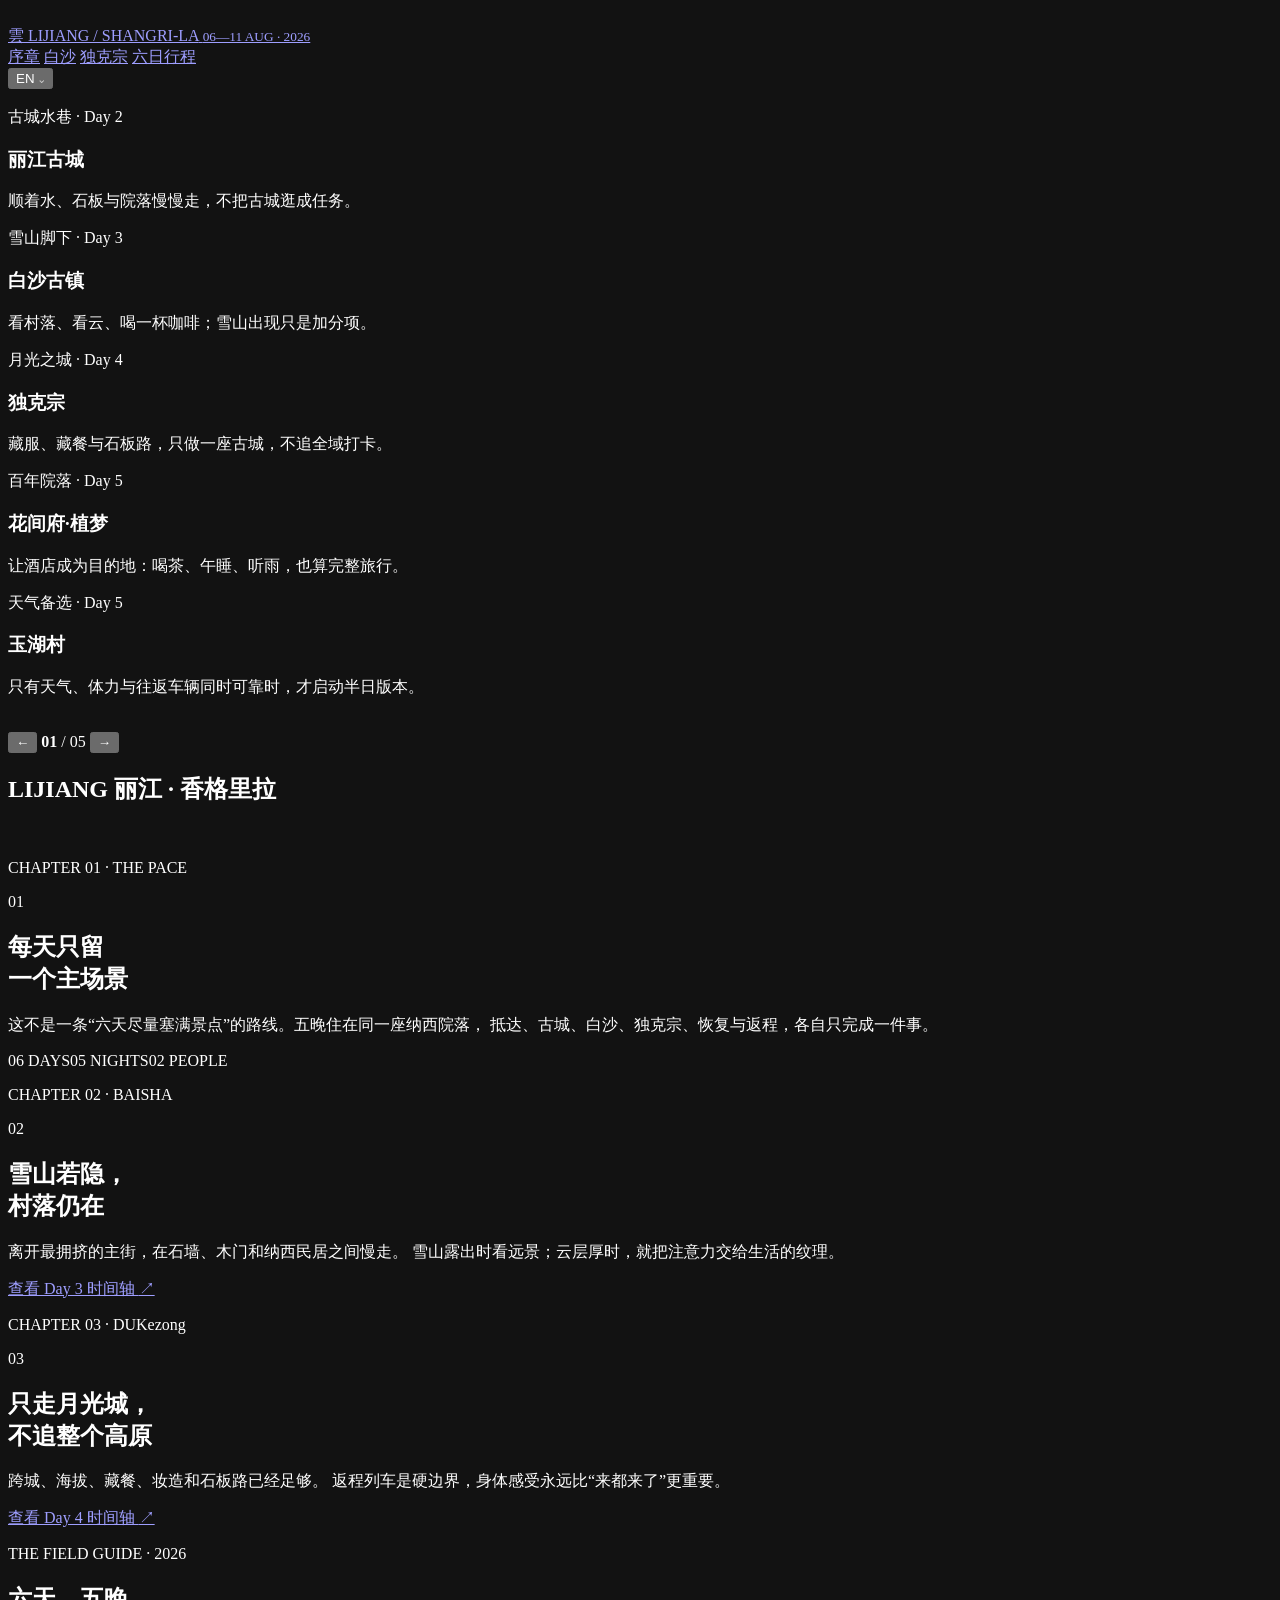
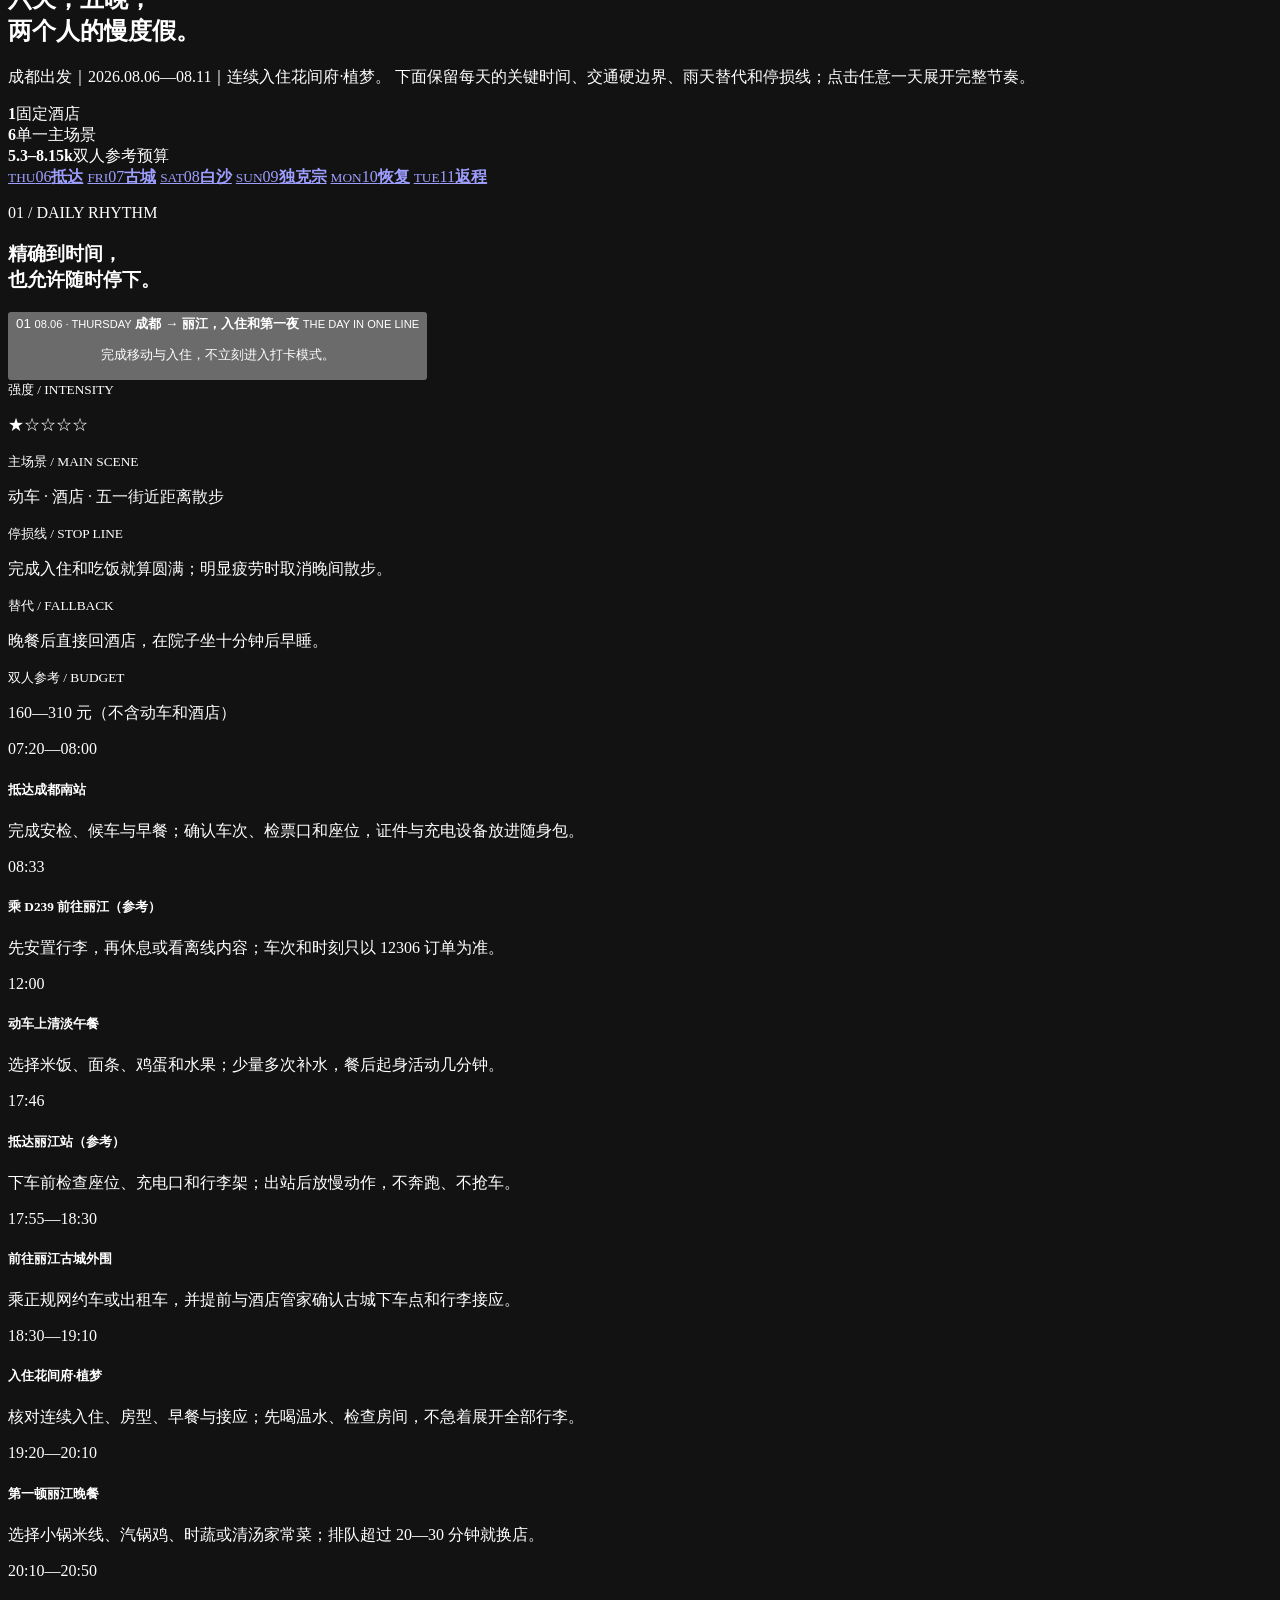
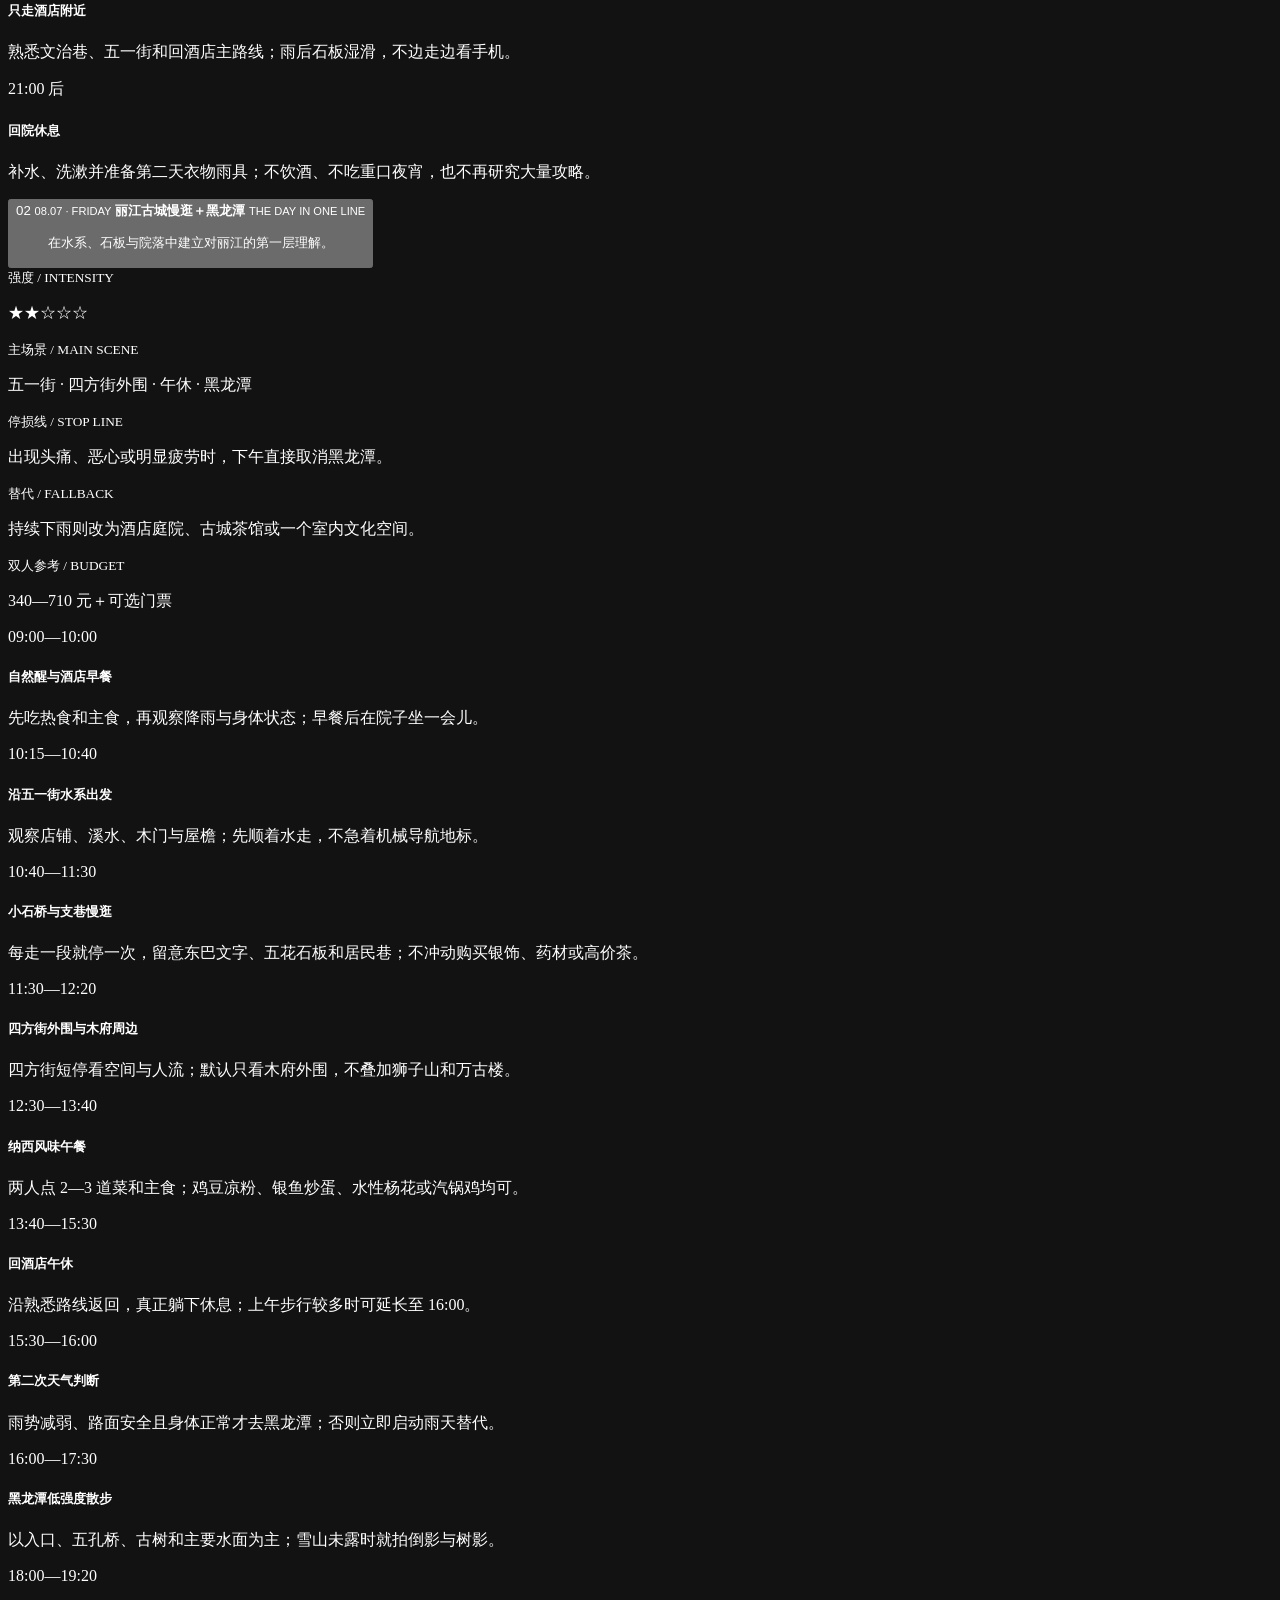
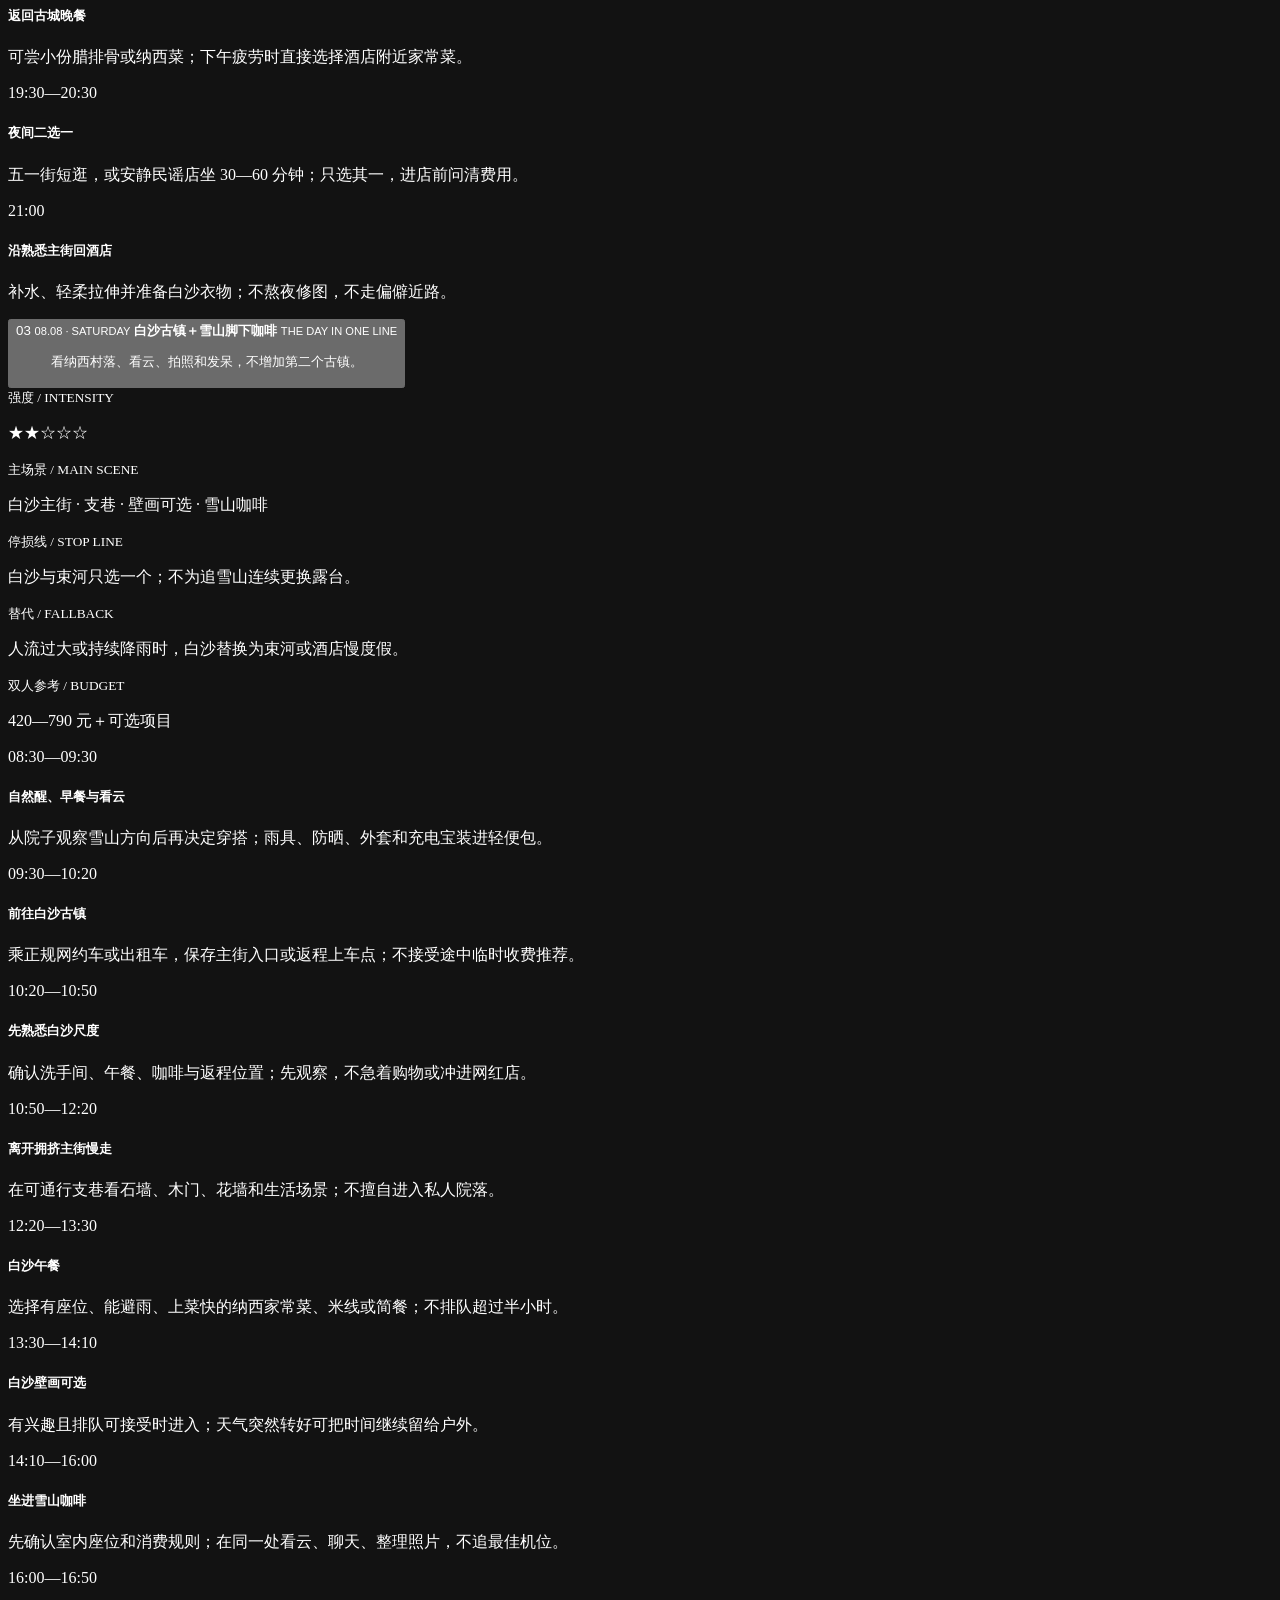
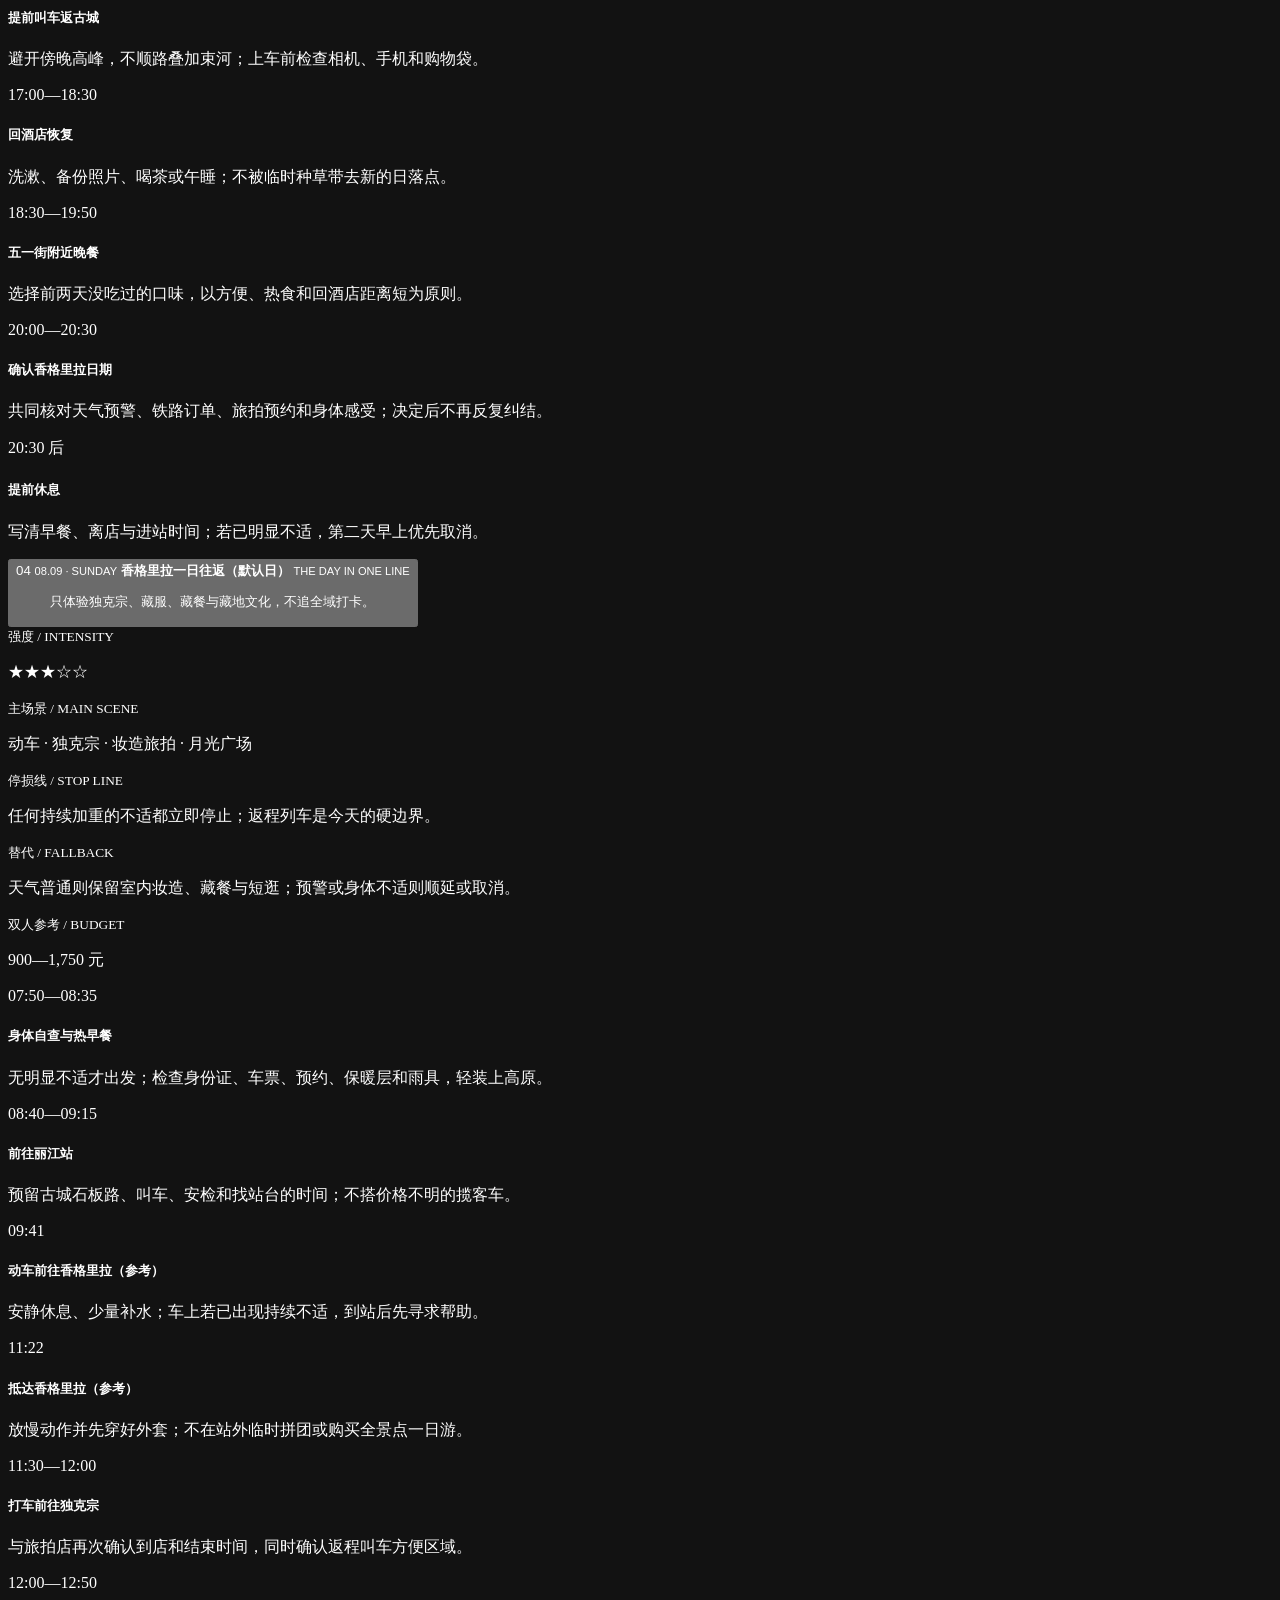
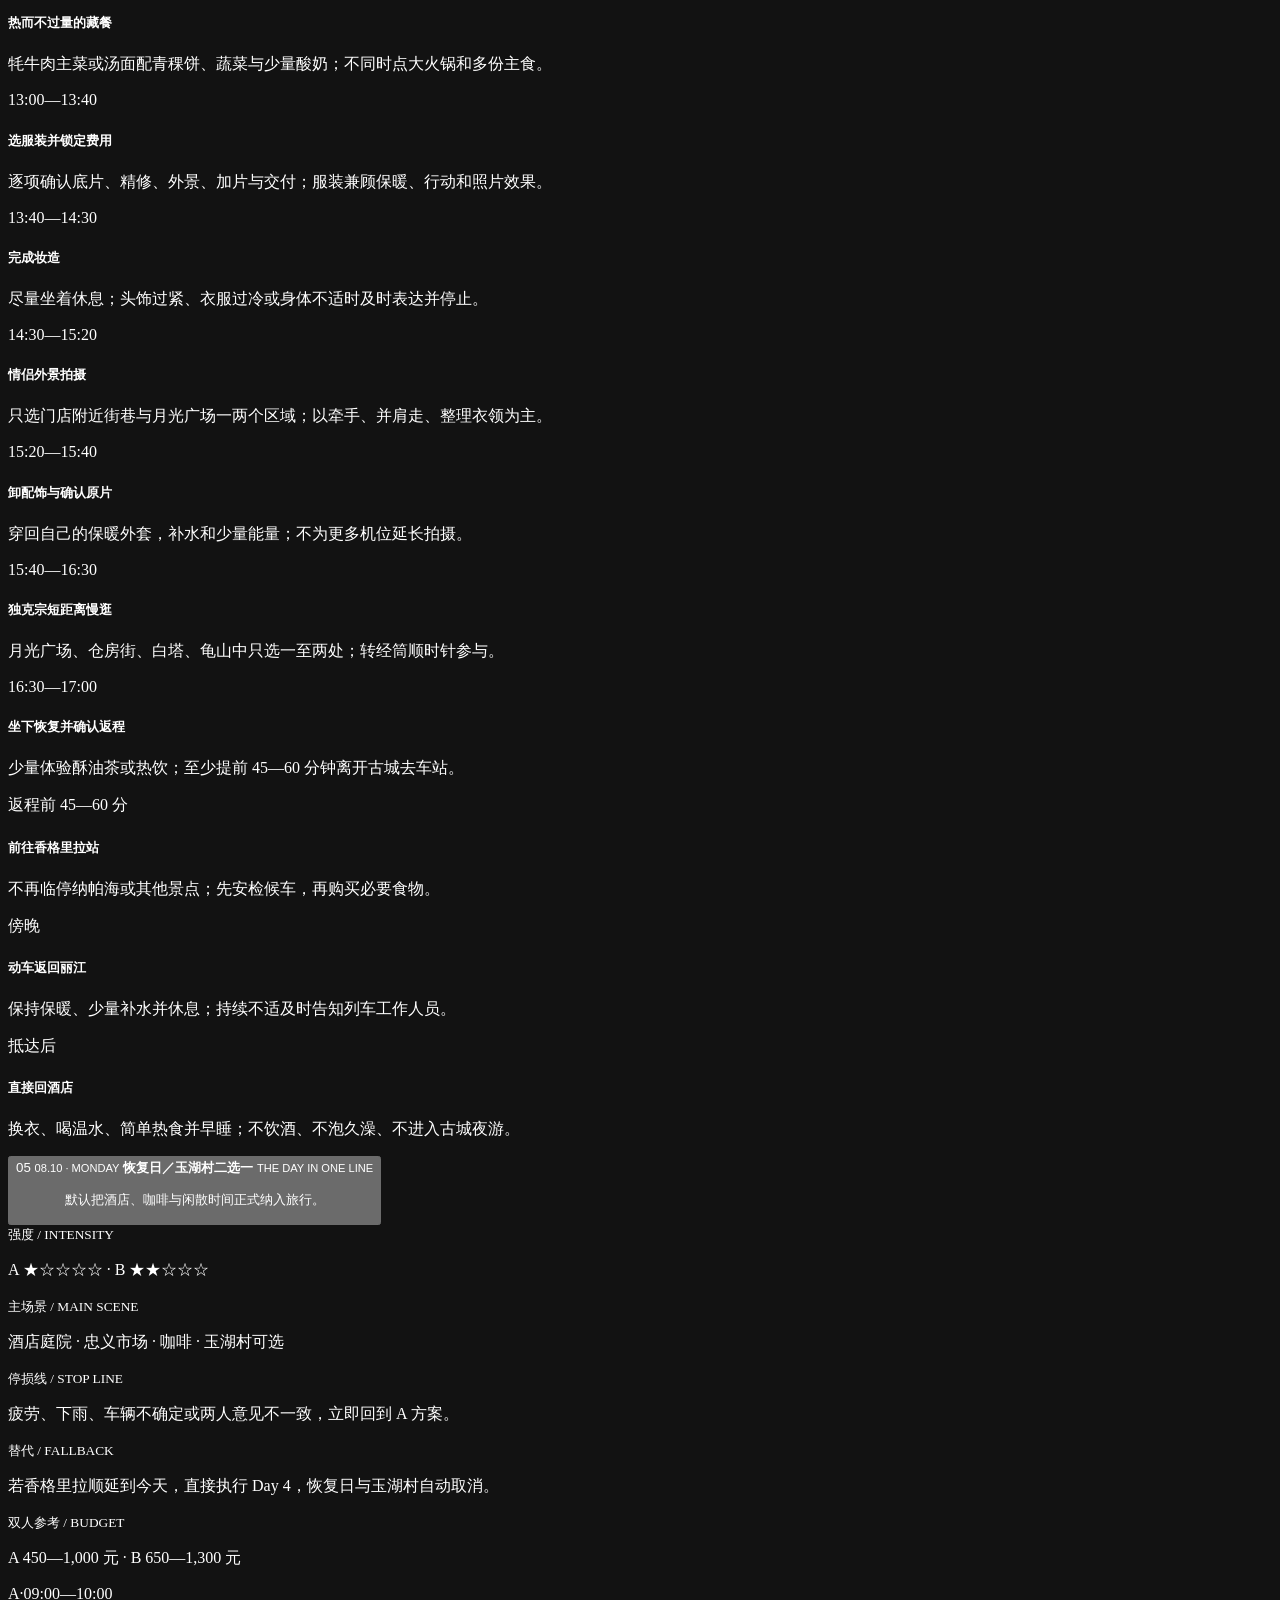
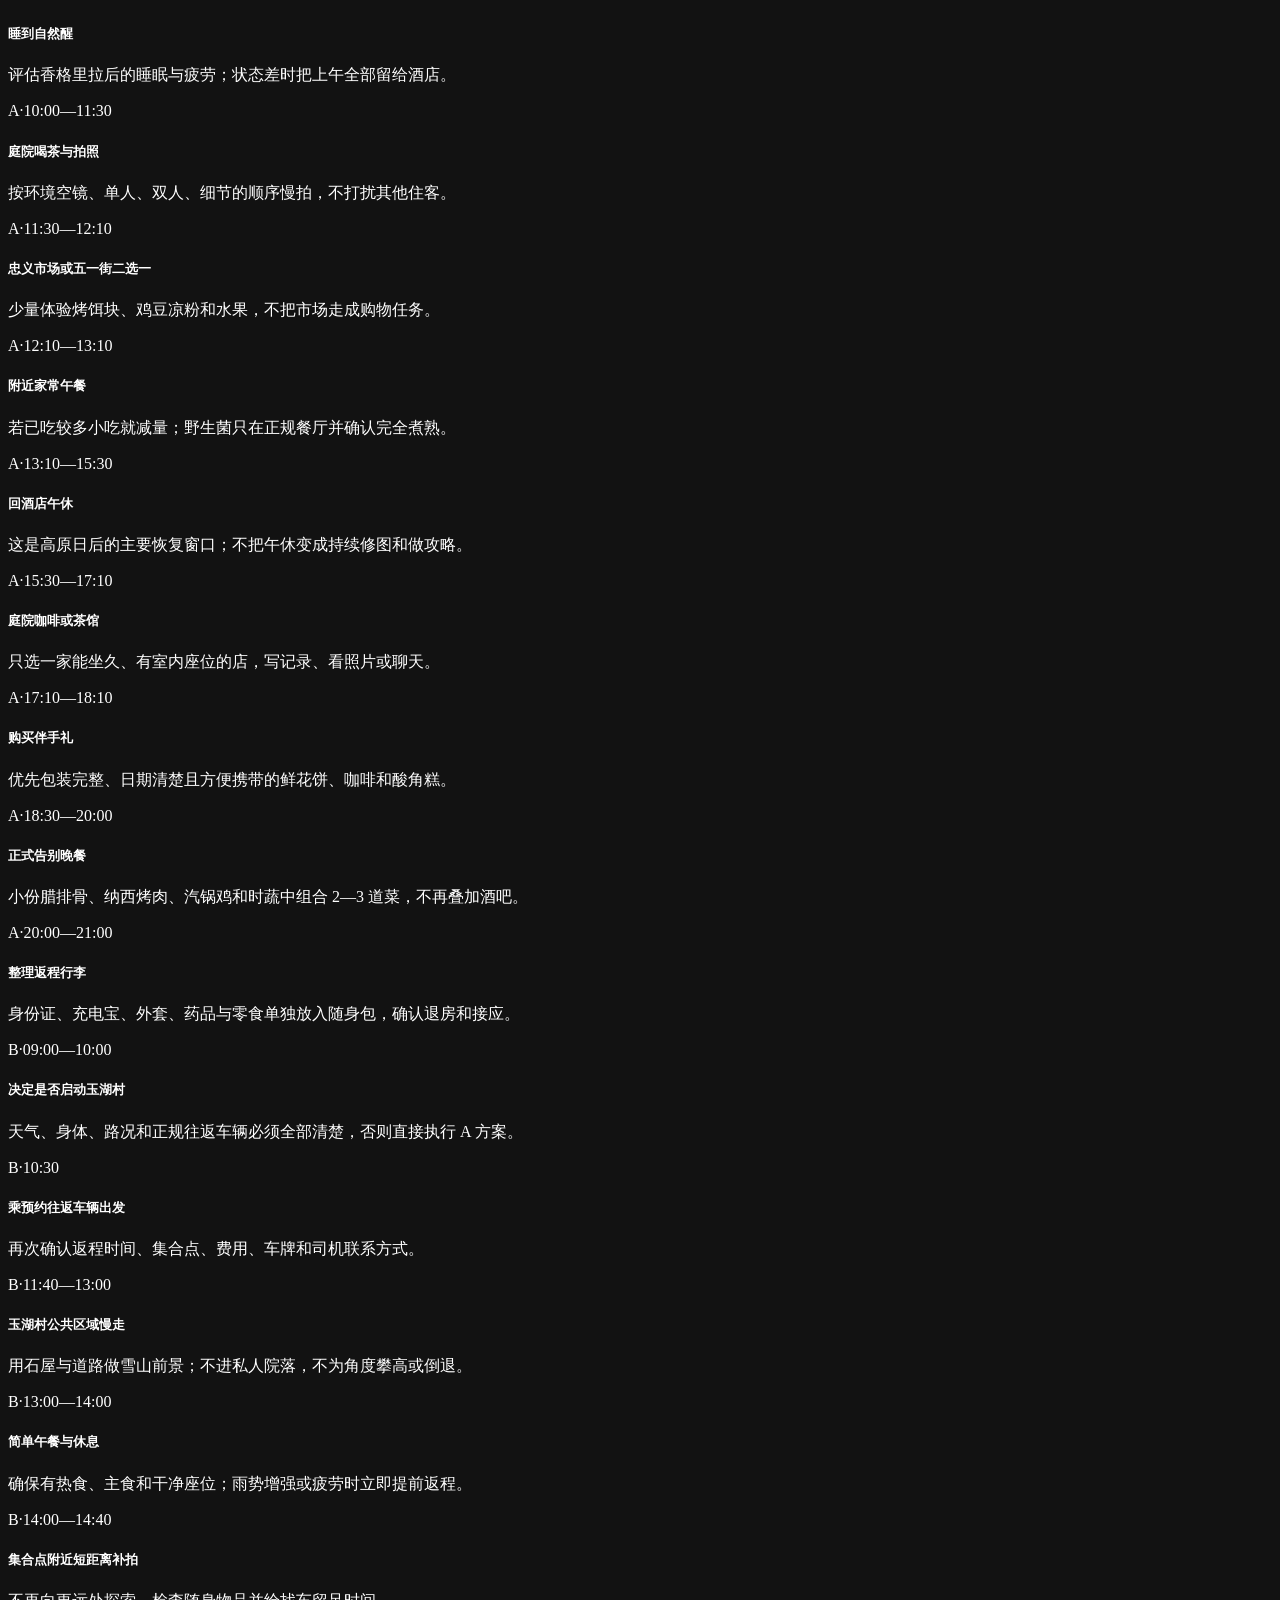
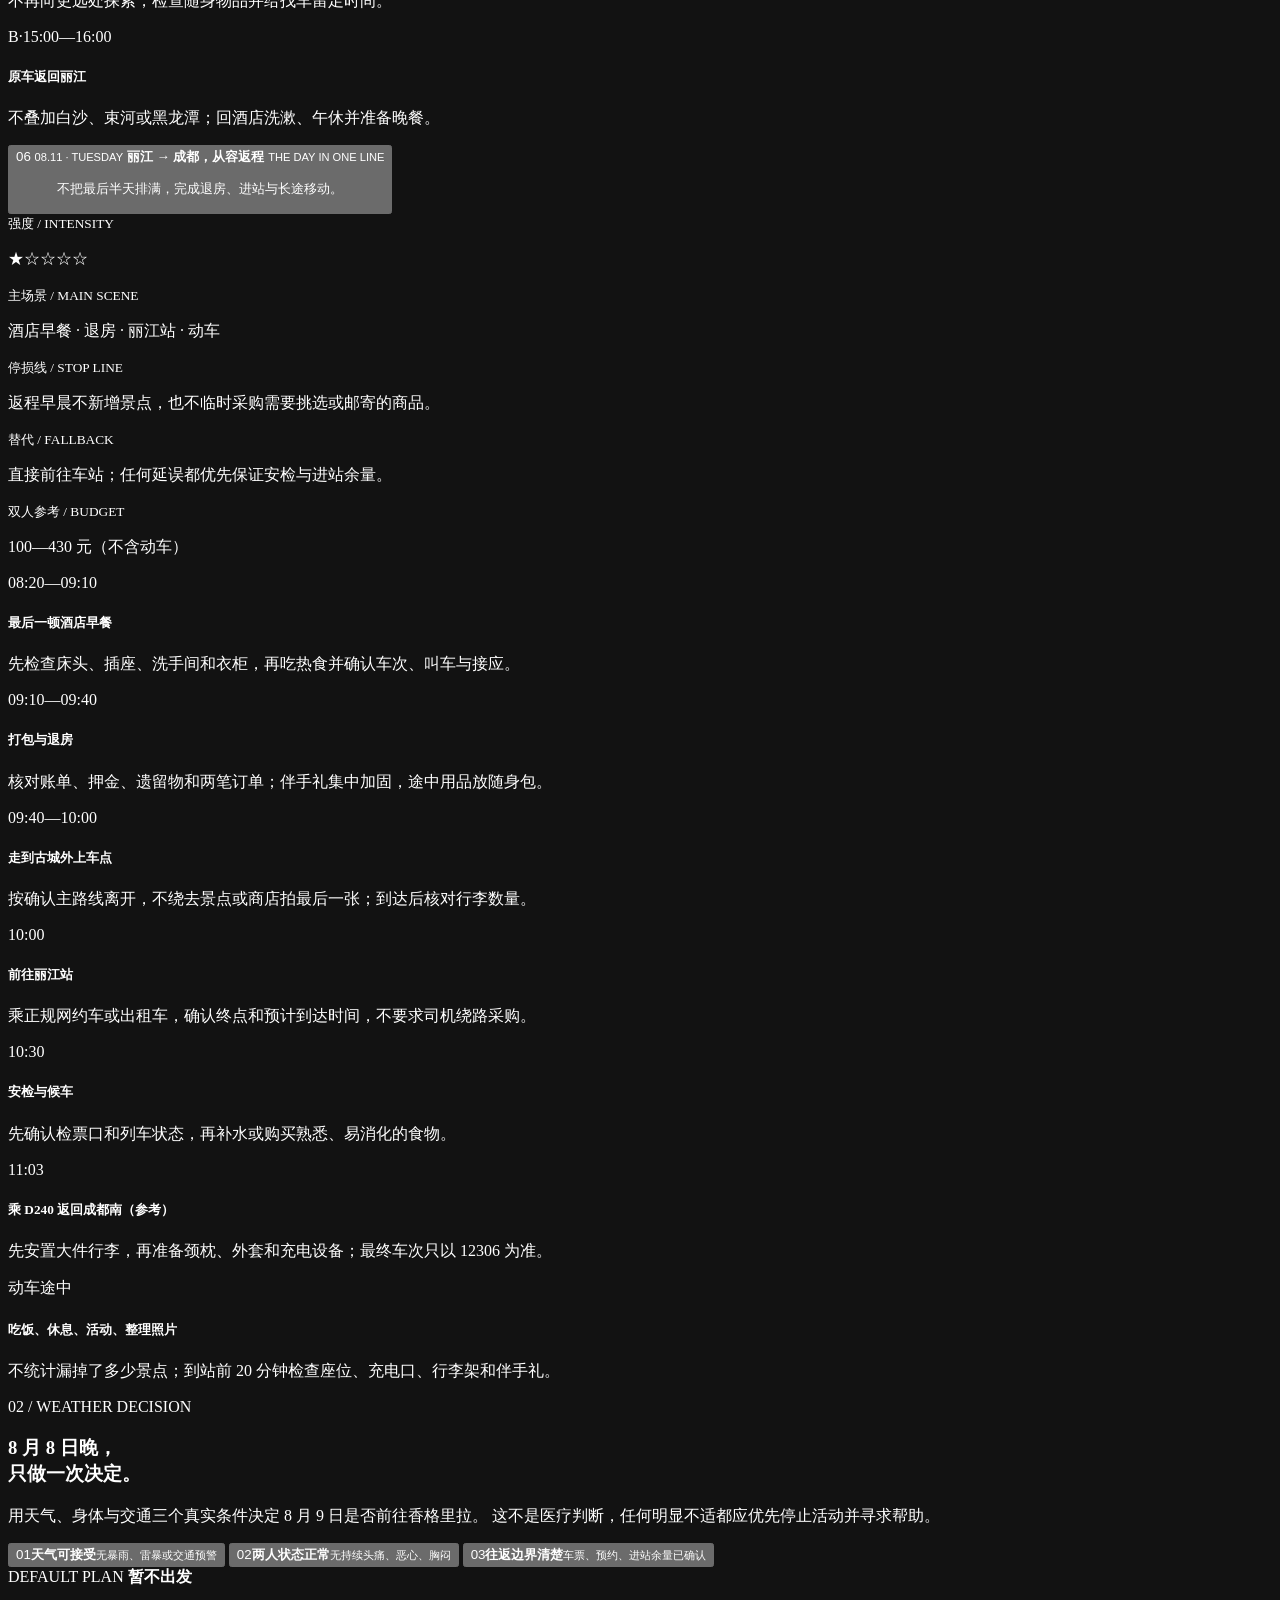
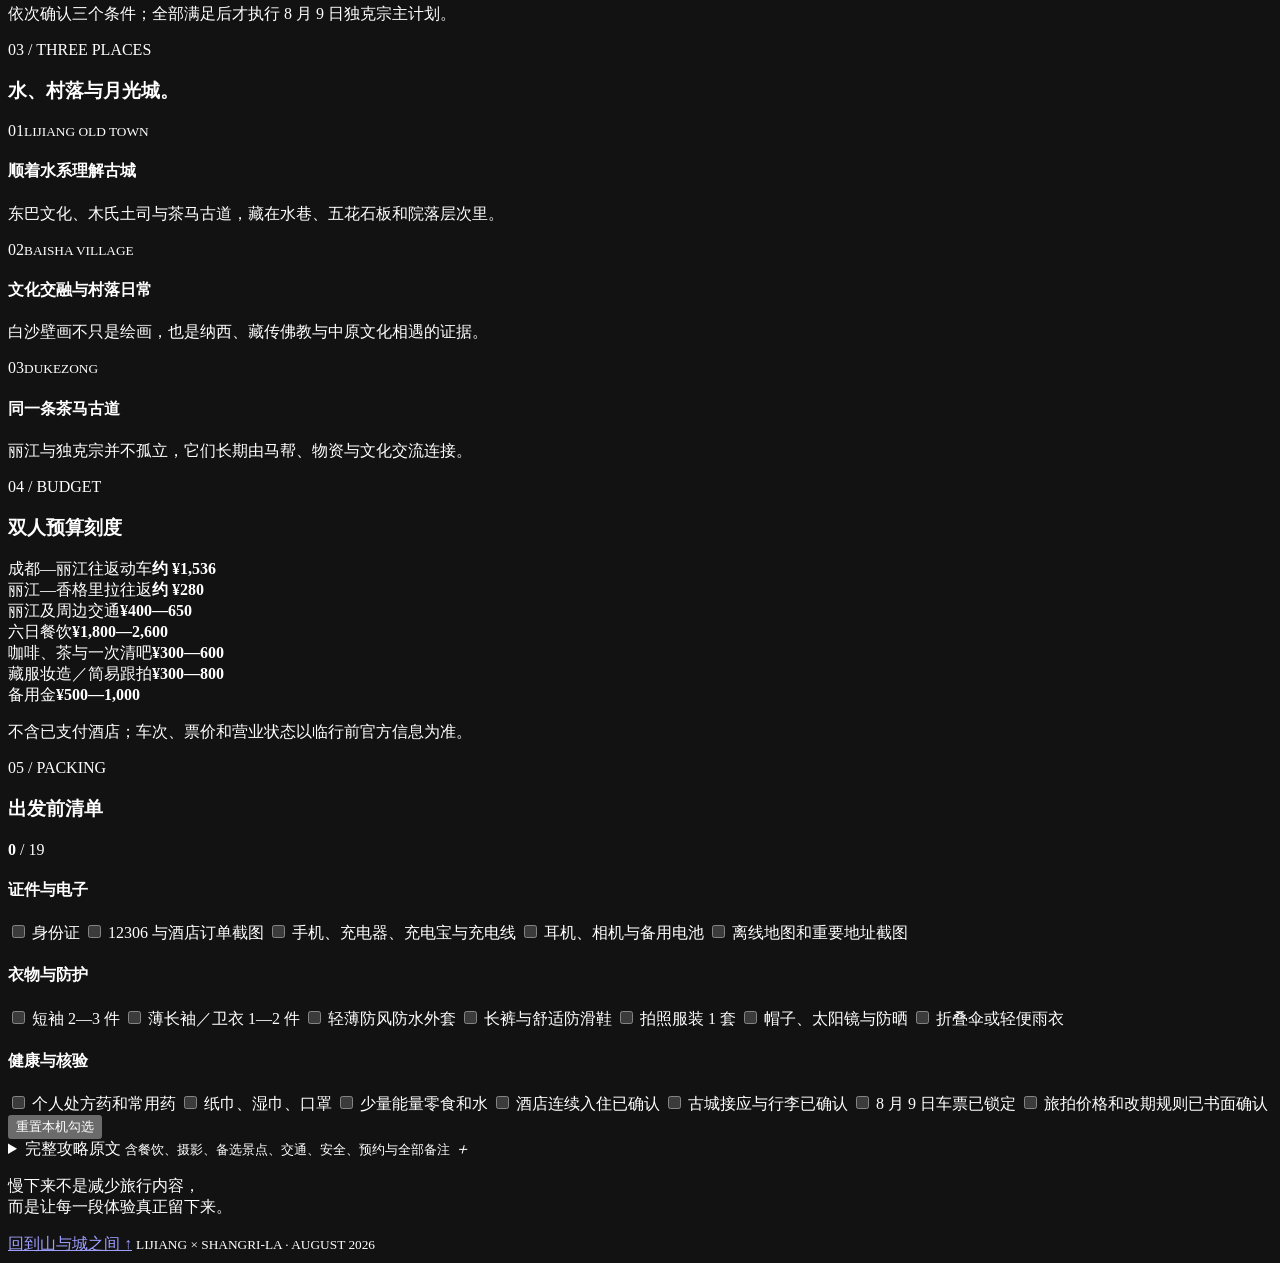
==== cinematic-guide/index.html @ c0e7b974 "Add cinematic Lijiang and Shangri-La guide" ====
<!DOCTYPE html>
<html lang="en">
  <head>
    <meta charset="UTF-8" />
    <meta name="viewport" content="width=device-width, initial-scale=1.0" />
    <title>丽江 × 香格里拉 · 六日慢度假纪行</title>
    <meta
      name="description"
      content="A cinematic six-day slow-travel story for Lijiang and Shangri-La."
    />
    <meta name="theme-color" content="#0b1110" />
    <link rel="icon" href="data:," />
    <link rel="stylesheet" href="styles.css" />
    <script src="script.js" defer></script>
  </head>
  <body class="is-loading">
    <main class="site-shell" lang="zh-CN">
      <section
        class="cinema-scroll"
        id="cinema"
        aria-label="丽江与香格里拉电影感滚动旅行故事"
      >
        <div class="stage">
          <div class="world">
            <img class="scene-img sky-img" src="[data-uri]" alt="" />
            <header class="site-header" aria-label="Primary navigation">
              <a class="site-logo" href="#cinema">
                <span class="logo-mark" aria-hidden="true">雲</span>
                <span class="logo-copy">
                  <span>LIJIANG / SHANGRI-LA</span>
                  <small>06—11 AUG · 2026</small>
                </span>
              </a>
              <nav class="site-nav" aria-label="Main menu">
                <a href="#cinema" data-nav-zh="序章" data-nav-en="Intro">序章</a>
                <a href="#bridge" data-nav-zh="白沙" data-nav-en="Baisha">白沙</a>
                <a href="#bazaar" data-nav-zh="独克宗" data-nav-en="Dukezong">独克宗</a>
                <a href="#routes" data-nav-zh="六日行程" data-nav-en="Routes">六日行程</a>
              </nav>
              <button class="language-switcher" type="button" aria-label="Change language">
                <span>EN</span>
                <span aria-hidden="true">⌄</span>
              </button>
            </header>
            <div class="back-stack">
              <img
                class="scene-img back-img back-four"
                src="[data-uri]"
                alt=""
              />
              <section class="sights-slider" aria-label="丽江与香格里拉旅行场景滑块">
                <div class="sights-track">
                  <article
                    class="sight-card is-active"
                    tabindex="0"
                    role="button"
                    aria-label="打开丽江古城卡片"
                    data-target="day-2"
                  >
                    <span class="sight-kicker">古城水巷 · Day 2</span>
                    <img
                      class="sight-pin"
                      src="https://d8j0ntlcm91z4.cloudfront.net/user_38xzZboKViGWJOttwIXH07lWA1P/hf_20260730_230438_d526b8b6-8a2e-4e3b-9993-3908acae03a7.png"
                      alt=""
                    />
                    <h3>丽江古城</h3>
                    <p>顺着水、石板与院落慢慢走，不把古城逛成任务。</p>
                  </article>
                  <article
                    class="sight-card"
                    tabindex="0"
                    role="button"
                    aria-label="打开白沙古镇卡片"
                    data-target="day-3"
                  >
                    <span class="sight-kicker">雪山脚下 · Day 3</span>
                    <img
                      class="sight-pin"
                      src="https://d8j0ntlcm91z4.cloudfront.net/user_38xzZboKViGWJOttwIXH07lWA1P/hf_20260730_230442_140bc25b-b165-4249-904a-f708bff6970e.png"
                      alt=""
                    />
                    <h3>白沙古镇</h3>
                    <p>看村落、看云、喝一杯咖啡；雪山出现只是加分项。</p>
                  </article>
                  <article
                    class="sight-card"
                    tabindex="0"
                    role="button"
                    aria-label="打开独克宗古城卡片"
                    data-target="day-4"
                  >
                    <span class="sight-kicker">月光之城 · Day 4</span>
                    <img
                      class="sight-pin"
                      src="https://d8j0ntlcm91z4.cloudfront.net/user_38xzZboKViGWJOttwIXH07lWA1P/hf_20260730_230448_825949c9-ccdb-4857-b4a6-e349eccc9010.png"
                      alt=""
                    />
                    <h3>独克宗</h3>
                    <p>藏服、藏餐与石板路，只做一座古城，不追全域打卡。</p>
                  </article>
                  <article
                    class="sight-card"
                    tabindex="0"
                    role="button"
                    aria-label="打开纳西庭院卡片"
                    data-target="day-5"
                  >
                    <span class="sight-kicker">百年院落 · Day 5</span>
                    <img
                      class="sight-pin"
                      src="https://d8j0ntlcm91z4.cloudfront.net/user_38xzZboKViGWJOttwIXH07lWA1P/hf_20260730_230438_d526b8b6-8a2e-4e3b-9993-3908acae03a7.png"
                      alt=""
                    />
                    <h3>花间府·植梦</h3>
                    <p>让酒店成为目的地：喝茶、午睡、听雨，也算完整旅行。</p>
                  </article>
                  <article
                    class="sight-card"
                    tabindex="0"
                    role="button"
                    aria-label="打开玉湖村卡片"
                    data-target="day-5"
                  >
                    <span class="sight-kicker">天气备选 · Day 5</span>
                    <img
                      class="sight-pin"
                      src="https://d8j0ntlcm91z4.cloudfront.net/user_38xzZboKViGWJOttwIXH07lWA1P/hf_20260730_230442_140bc25b-b165-4249-904a-f708bff6970e.png"
                      alt=""
                    />
                    <h3>玉湖村</h3>
                    <p>只有天气、体力与往返车辆同时可靠时，才启动半日版本。</p>
                  </article>
                </div>
              </section>
              <img
                class="scene-img back-img back-bazaar"
                src="[data-uri]"
                alt=""
              />
            </div>
            <div class="sights-controls" aria-label="Slider controls">
              <button class="sight-nav sight-prev" type="button" aria-label="Previous sight">←</button>
              <span class="sight-count" aria-live="polite"><b>01</b> / 05</span>
              <button class="sight-nav sight-next" type="button" aria-label="Next sight">→</button>
            </div>
            <h1 class="hero-title">
              <span class="title-main">LIJIANG</span>
              <span class="title-cn">丽江 · 香格里拉</span>
            </h1>
            <img
              class="scene-img splitframe-img splitframe-left"
              src="[data-uri]"
              alt=""
            />
            <img
              class="scene-img splitframe-img splitframe-right"
              src="[data-uri]"
              alt=""
            />
            <img class="scene-img bridge-img" src="[data-uri]" alt="" />
            <img class="scene-img frame-two-img" src="[data-uri]" alt="" />
            <div class="shade"></div>
          </div>

          <section class="intro-copy" aria-label="丽江与香格里拉行程概览">
            <div class="story-copy story-copy-intro">
              <p class="eyebrow">CHAPTER 01 · THE PACE</p>
              <p class="story-index" aria-hidden="true">01</p>
              <h2>每天只留<br />一个主场景</h2>
              <p>
                这不是一条“六天尽量塞满景点”的路线。五晚住在同一座纳西院落，
                抵达、古城、白沙、独克宗、恢复与返程，各自只完成一件事。
              </p>
              <div class="story-meta">
                <span>06 DAYS</span><span>05 NIGHTS</span><span>02 PEOPLE</span>
              </div>
            </div>
          </section>

          <section
            class="story-panel story-panel-bridge"
            id="bridge"
            aria-label="白沙古镇详情"
          >
            <div class="story-copy story-copy-bridge">
              <p class="eyebrow">CHAPTER 02 · BAISHA</p>
              <p class="story-index" aria-hidden="true">02</p>
              <h2>雪山若隐，<br />村落仍在</h2>
              <p>
                离开最拥挤的主街，在石墙、木门和纳西民居之间慢走。
                雪山露出时看远景；云层厚时，就把注意力交给生活的纹理。
              </p>
              <a class="text-link" href="#day-3">查看 Day 3 时间轴 <span>↗</span></a>
            </div>
          </section>

          <section
            class="story-panel story-panel-bazaar"
            id="bazaar"
            aria-label="独克宗古城与完整行程详情"
          >
            <div class="story-hero">
              <div class="story-copy story-copy-bazaar">
                <p class="eyebrow">CHAPTER 03 · DUKezong</p>
                <p class="story-index" aria-hidden="true">03</p>
                <h2>只走月光城，<br />不追整个高原</h2>
                <p>
                  跨城、海拔、藏餐、妆造和石板路已经足够。
                  返程列车是硬边界，身体感受永远比“来都来了”更重要。
                </p>
                <a class="text-link" href="#day-4">查看 Day 4 时间轴 <span>↗</span></a>
              </div>
            </div>

            <div class="guide-experience" id="routes">
              <header class="guide-header">
                <p class="eyebrow">THE FIELD GUIDE · 2026</p>
                <h2>六天，五晚，<br />两个人的慢度假。</h2>
                <div class="guide-lede">
                  <p>
                    成都出发｜2026.08.06—08.11｜连续入住花间府·植梦。
                    下面保留每天的关键时间、交通硬边界、雨天替代和停损线；点击任意一天展开完整节奏。
                  </p>
                  <div class="guide-stats" aria-label="行程统计">
                    <div><strong>1</strong><span>固定酒店</span></div>
                    <div><strong>6</strong><span>单一主场景</span></div>
                    <div><strong>5.3–8.15k</strong><span>双人参考预算</span></div>
                  </div>
                </div>
              </header>

              <nav class="day-dock" aria-label="六日行程快速导航">
                <a href="#day-1"><small>THU</small><span>06</span><b>抵达</b></a>
                <a href="#day-2"><small>FRI</small><span>07</span><b>古城</b></a>
                <a href="#day-3"><small>SAT</small><span>08</span><b>白沙</b></a>
                <a href="#day-4"><small>SUN</small><span>09</span><b>独克宗</b></a>
                <a href="#day-5"><small>MON</small><span>10</span><b>恢复</b></a>
                <a href="#day-6"><small>TUE</small><span>11</span><b>返程</b></a>
              </nav>

              <section class="itinerary" aria-label="六日详细时间轴">
                <div class="section-heading">
                  <p class="eyebrow">01 / DAILY RHYTHM</p>
                  <h3>精确到时间，<br />也允许随时停下。</h3>
                </div>
                <div class="day-list" id="dayList"></div>
              </section>

              <section class="decision-lab" aria-label="香格里拉日期决策器">
                <div class="section-heading">
                  <p class="eyebrow">02 / WEATHER DECISION</p>
                  <h3>8 月 8 日晚，<br />只做一次决定。</h3>
                </div>
                <div class="decision-grid">
                  <div class="decision-copy">
                    <p>
                      用天气、身体与交通三个真实条件决定 8 月 9 日是否前往香格里拉。
                      这不是医疗判断，任何明显不适都应优先停止活动并寻求帮助。
                    </p>
                    <div class="decision-options" role="group" aria-label="行程条件">
                      <button type="button" data-decision="weather" aria-pressed="false">
                        <span>01</span><b>天气可接受</b><small>无暴雨、雷暴或交通预警</small>
                      </button>
                      <button type="button" data-decision="body" aria-pressed="false">
                        <span>02</span><b>两人状态正常</b><small>无持续头痛、恶心、胸闷</small>
                      </button>
                      <button type="button" data-decision="tickets" aria-pressed="false">
                        <span>03</span><b>往返边界清楚</b><small>车票、预约、进站余量已确认</small>
                      </button>
                    </div>
                  </div>
                  <output class="decision-output" id="decisionOutput" aria-live="polite">
                    <span>DEFAULT PLAN</span>
                    <strong>暂不出发</strong>
                    <p>依次确认三个条件；全部满足后才执行 8 月 9 日独克宗主计划。</p>
                  </output>
                </div>
              </section>

              <section class="culture-grid" id="culture" aria-label="三地文化与摄影提示">
                <div class="section-heading">
                  <p class="eyebrow">03 / THREE PLACES</p>
                  <h3>水、村落与月光城。</h3>
                </div>
                <div class="culture-cards">
                  <article>
                    <span>01</span><small>LIJIANG OLD TOWN</small>
                    <h4>顺着水系理解古城</h4>
                    <p>东巴文化、木氏土司与茶马古道，藏在水巷、五花石板和院落层次里。</p>
                  </article>
                  <article>
                    <span>02</span><small>BAISHA VILLAGE</small>
                    <h4>文化交融与村落日常</h4>
                    <p>白沙壁画不只是绘画，也是纳西、藏传佛教与中原文化相遇的证据。</p>
                  </article>
                  <article>
                    <span>03</span><small>DUKEZONG</small>
                    <h4>同一条茶马古道</h4>
                    <p>丽江与独克宗并不孤立，它们长期由马帮、物资与文化交流连接。</p>
                  </article>
                </div>
              </section>

              <section class="field-tools" aria-label="预算、行李和现场工具">
                <div class="tool-panel budget-panel">
                  <div class="tool-heading">
                    <p class="eyebrow">04 / BUDGET</p>
                    <h3>双人预算刻度</h3>
                  </div>
                  <div class="budget-bars" id="budgetBars"></div>
                  <p class="tool-note">不含已支付酒店；车次、票价和营业状态以临行前官方信息为准。</p>
                </div>
                <div class="tool-panel checklist-panel" id="checklist">
                  <div class="tool-heading">
                    <p class="eyebrow">05 / PACKING</p>
                    <h3>出发前清单</h3>
                  </div>
                  <div class="checklist-progress">
                    <span><b id="checkedCount">0</b> / <span id="totalCount">0</span></span>
                    <i><em id="checkProgress"></em></i>
                  </div>
                  <div class="checklist-groups" id="checklistGroups"></div>
                  <button class="reset-checklist" id="resetChecklist" type="button">重置本机勾选</button>
                </div>
              </section>

              <details class="source-guide">
                <summary>
                  <span>完整攻略原文</span>
                  <small>含餐饮、摄影、备选景点、交通、安全、预约与全部备注</small>
                  <i aria-hidden="true">＋</i>
                </summary>
                <article class="full-guide-content" id="fullGuideContent">
                  <h1>丽江＋香格里拉 6 天 5 晚双人慢度假攻略（详细整合版）</h1>
<blockquote>
<p>成都出发｜2026 年 8 月 6 日—8 月 11 日｜情侣二人｜丽江古城花间府·植梦连续入住 5 晚<br>文档版本：2026 年 7 月 23 日（时间轴深化修订）<br>行程原则：<strong>以丽江为主场、香格里拉为重点体验；全程不换酒店；每天只设一个主场景。</strong></p>
</blockquote>
<blockquote>
<p>[!IMPORTANT]
本文以现有规划资料为基础整合，车次、票价、店铺营业、酒店具体服务、景区管理、道路状况和天气均属于<strong>规划参考</strong>。动车只以铁路 12306 支付页为准；餐厅、咖啡馆和旅拍店出发前用地图平台确认近期评价及营业状态；酒店服务以管家回复为准。</p>
</blockquote>
<hr>
<h2>一、这趟旅行真正想要的是什么</h2>
<p>这不是一条“六天尽量塞满景点”的路线，而是一趟以舒服、浪漫和有余裕为完成标准的双人慢度假。</p>
<ul>
<li><strong>不换酒店</strong>：5 晚均住丽江古城花间府·植梦，不为香格里拉搬行李，也不临时增加异地住宿。</li>
<li><strong>每天只有一个主场景</strong>：抵达、丽江古城、白沙、独克宗、恢复日和返程各自成天。</li>
<li><strong>香格里拉不做全域打卡</strong>：主线只保留独克宗古城、藏服妆造、藏餐和慢逛，不把普达措、松赞林寺、纳帕海强行塞进同一天。</li>
<li><strong>给高原和雨季留余地</strong>：8 月 9 日是香格里拉默认日，8 月 10 日作为天气或身体状态备用日。</li>
<li><strong>雪山随缘</strong>：白沙和玉湖都是远眺玉龙雪山的机会，但不为索道、排队或阴天硬赶。</li>
<li><strong>酒店也是目的地</strong>：院子喝茶、早餐、午休、雨声和庭院拍照，都是这趟旅行的一部分，而不是“没出去玩”。</li>
</ul>
<blockquote>
<p>最好的完成标准不是“每个点都去了”，而是两个人在古城、雪山、高原文化和酒店时光之间，始终保持轻松、舒服和有余裕。</p>
</blockquote>
<hr>
<h2>二、全程住宿：把百年纳西院落当作旅行主场</h2>
<h3>花间府·植梦的故事</h3>
<p>本次行程连续 5 晚入住丽江古城花间府·植梦。现有资料将它描述为花间堂品牌早期院落之一，由当地杏林世家“绍恒堂”和氏的百年纳西老宅改造而成，保留了纳西大户民居常见的“四合五天井”格局。</p>
<p>“四合五天井”并不只是一个建筑名词：主院、侧院、廊道和大小天井共同组织采光、通风与家庭生活。木门窗、雕饰、瓦檐、石阶和花木形成层层递进的空间，从热闹街巷走进院门后，声音和节奏会自然慢下来。这种“外面是古城，里面是家”的反差，正适合作为六天行程的固定主场。</p>
<h3>酒店在本次行程中的功能</h3>
<ol>
<li><strong>抵达后的适应空间</strong>：第一晚不急着打卡，先在院子和房间内恢复长途动车带来的疲劳。</li>
<li><strong>每日节奏的中点</strong>：古城日和恢复日都保留午休，不连续暴走。</li>
<li><strong>雨天备用目的地</strong>：遇阵雨、大雨或身体疲劳，可以直接把下午改为庭院喝茶、拍照、看书和休息。</li>
<li><strong>情侣摄影场景</strong>：木门、回廊、花窗、檐下和雨后石板适合拍安静、生活感较强的照片，不必只拍网红机位。</li>
<li><strong>行李与交通协调点</strong>：出发前确认古城外围最近下车点、行李接应方式、两笔订单能否连续入住，以及早出晚归时的进出安排。</li>
</ol>
<h3>建议提前向酒店确认</h3>
<ul>
<li>两笔订单是否已经备注为同一房间连续入住；</li>
<li>丽江站到古城后，最方便的下车点和管家接应位置；</li>
<li>大件行李是否能协助转运，是否收费；</li>
<li>早餐时间、下午茶或其他住客活动是否正常提供；</li>
<li>8 月 9 日或 10 日早上前往丽江站时，是否可以协助叫车；</li>
<li>8 月 11 日退房和行李送到古城外上车点的安排。</li>
</ul>
<blockquote>
<p>酒店早餐、下午茶、迷你吧、汉服体验、伴手礼等具体服务来自现有资料，可能随房型、日期和运营调整，均以酒店管家最终确认为准。</p>
</blockquote>
<hr>
<h2>三、行程总览</h2>
<table>
<thead>
<tr>
<th>日期</th>
<th>主场景</th>
<th align="right">强度</th>
<th>当天关键词</th>
<th>核心取舍</th>
<th>备用方案</th>
</tr>
</thead>
<tbody><tr>
<td>8/6 周四</td>
<td>成都→丽江</td>
<td align="right">★☆☆☆☆</td>
<td>动车、入住、清淡晚餐</td>
<td>抵达后不正式打卡</td>
<td>吃饭后直接回酒店</td>
</tr>
<tr>
<td>8/7 周五</td>
<td>丽江古城＋黑龙潭</td>
<td align="right">★★☆☆☆</td>
<td>小巷、纳西文化、午休、雨后散步</td>
<td>不把古城走成任务</td>
<td>咖啡馆／酒店休息</td>
</tr>
<tr>
<td>8/8 周六</td>
<td>白沙古镇＋雪山咖啡</td>
<td align="right">★★☆☆☆</td>
<td>古镇、雪山、纳西村落、发呆</td>
<td>不叠加第二个古镇</td>
<td>改束河或酒店躺平</td>
</tr>
<tr>
<td>8/9 周日</td>
<td>香格里拉一日往返</td>
<td align="right">★★★☆☆</td>
<td>藏服、独克宗、藏餐、转经筒</td>
<td>主场只做独克宗</td>
<td>视天气顺延至 8/10</td>
</tr>
<tr>
<td>8/10 周一</td>
<td>恢复日／玉湖村</td>
<td align="right">★☆☆☆☆—★★☆☆☆</td>
<td>酒店、咖啡、伴手礼、可选村落</td>
<td>默认恢复，不强行加点</td>
<td>若顺延，执行香格里拉日</td>
</tr>
<tr>
<td>8/11 周二</td>
<td>丽江→成都</td>
<td align="right">★☆☆☆☆</td>
<td>早餐、退房、动车</td>
<td>不安排临时景点</td>
<td>直接前往车站</td>
</tr>
</tbody></table>
<hr>
<h2>四、出发前的两个关键决定</h2>
<h3>1. 香格里拉最终选哪一天</h3>
<p><strong>主计划：8 月 9 日（周日）前往；8 月 10 日作为天气和身体状态备用日。</strong></p>
<p>8 月 8 日傍晚进行最终判断：</p>
<table>
<thead>
<tr>
<th>当时情况</th>
<th>决定</th>
</tr>
</thead>
<tbody><tr>
<td>8/9 白天降雨较少，无雷暴、道路或铁路预警，两人身体正常</td>
<td>按主计划 8/9 前往</td>
</tr>
<tr>
<td>8/9 持续中到大雨，8/10 明显更好</td>
<td>改到 8/10</td>
</tr>
<tr>
<td>两天均有阵雨，但无预警且身体正常</td>
<td>选 8/9，保留室内妆造、藏餐和古城短逛</td>
</tr>
<tr>
<td>有明显头痛、恶心、胸闷、睡眠很差或交通预警</td>
<td>缩短或取消，不硬撑</td>
</tr>
</tbody></table>
<p><strong>购票原则</strong>：不要为了等天气而拖到前一天才抢票。先以 8 月 9 日为默认日期，在开售时锁定合适车次；需要调整时，再按 12306 当时的改签、退票规则处理。</p>
<h3>2. 每天的“停损线”</h3>
<p>以下任一情况出现，当天立即改为酒店休息、古城咖啡或短距离吃饭：</p>
<ul>
<li>持续大雨、雷暴或地质灾害提示；</li>
<li>明显头痛、恶心、胸闷、气短或走路不稳；</li>
<li>前一晚睡眠很差，长时间疲劳；</li>
<li>两个人中有一人已经明显不想继续；</li>
<li>交通拥堵、排队或临时关闭让原计划失去舒适感。</li>
</ul>
<p>这不是浪费行程。对慢度假来说，舒服地放弃一个可选点，比疲惫地完成它更重要。</p>
<hr>
<h1>五、每日详细行程</h1>
<h2>Day 1｜8 月 6 日，周四：成都→丽江，入住和第一夜</h2>
<h3>今日主题</h3>
<p><strong>目标</strong>：完成长距离移动、顺利入住、适应丽江海拔，不立刻进入“打卡模式”。<br><strong>强度</strong>：★☆☆☆☆<br><strong>主场景</strong>：动车＋酒店＋五一街近距离散步。</p>
<h3>穿搭与随身物品</h3>
<ul>
<li>动车上以舒适分层为主：短袖或薄长袖、宽松长裤、轻薄外套；</li>
<li>穿方便走石板路的防滑运动鞋，不穿硬底凉鞋或高跟鞋；</li>
<li>随身包放身份证、充电宝、充电线、纸巾、水、少量零食和常用药；</li>
<li>长途乘车注意颈部和腰部支撑，每隔一段时间活动一下。</li>
</ul>
<h3>时间轴</h3>
<table>
<thead>
<tr>
<th>时间节点</th>
<th>详细安排</th>
<th>行程／餐饮内容</th>
<th>交通方式</th>
<th>详细备注</th>
</tr>
</thead>
<tbody><tr>
<td><strong>07:20—08:00</strong></td>
<td>抵达成都南站，完成进站、安检和候车。进入候车区后先确认电子车票中的日期、车次、检票口和座位号，再去洗手间、接饮用水，把身份证和手机放在随手可取的位置。</td>
<td>早餐尽量在上车前解决，选择包子、鸡蛋、粥、面条等温热且容易消化的食物，不空腹开始九小时左右的长途动车。可以另外准备水果、面包或坚果，但不需要购买太多零食。</td>
<td>地铁／网约车→步行进站</td>
<td>建议至少提前 40—60 分钟到站，不把时间卡在最后一刻。大件行李提前贴好识别标记，贵重物品、药品、充电设备和证件放入随身包，不全部塞进行李箱。</td>
</tr>
<tr>
<td><strong>08:33（参考）</strong></td>
<td>乘坐 D239 从成都南前往丽江。上车后先安置行李、确认充电口和洗手间位置，再把颈枕、外套、水和耳机拿出来，避免途中反复翻箱。</td>
<td>前半程可以休息、看下载好的电影或整理旅行清单；沿途经过地形变化明显的区域时，可以从车窗观察川西南至滇西北景观逐渐变化。今天的重点是保存体力，不需要一路保持兴奋状态。</td>
<td>动车</td>
<td>车次、发车时间和到达时间只以 12306 订单为准。每隔一至两小时起身活动几分钟，长时间坐着时注意腰背和颈部支撑；手机不用一直开高亮导航，给抵达后的叫车和联系酒店留足电量。</td>
</tr>
<tr>
<td><strong>12:00 左右</strong></td>
<td>在动车上解决午餐，同时补水和短暂活动。吃完后把垃圾及时整理，去车厢连接处站立或缓慢走动几分钟，再回座位休息。</td>
<td>午餐以米饭、面条、鸡蛋、清淡肉类和水果为主，避免连续吃辣条、卤味、甜饮或过油盒饭。丽江海拔高于成都，抵达前保持胃部舒服、不过饱，比“在车上吃得丰富”更重要。</td>
<td>动车内</td>
<td>不一次性喝大量冰饮，也不靠浓咖啡硬撑精神。容易晕车或肠胃敏感时，优先吃自己熟悉的食物，并把常用药放在座位旁而不是行李架上。</td>
</tr>
<tr>
<td><strong>17:46（参考）</strong></td>
<td>抵达丽江站。列车进站前 15—20 分钟开始收拾物品，检查座位缝隙、充电口、行李架和小桌板；下车后先在人流较少的位置停一下，确认两件行李和随身包都在。</td>
<td>丽江城区海拔约 2400 米，刚下车时不奔跑、不抢车、不急着拖行李快走。先感受气温和是否下雨，再联系司机和酒店管家，确认古城外围的具体接应点。</td>
<td>动车→步行出站</td>
<td>若出现轻微疲劳或心跳较快，先坐下喝几口水，不需要紧张；若有明显胸闷、持续头痛或走路不稳，则优先寻求现场工作人员帮助。不要接受站外陌生人临时推荐的包车、住宿或旅行团。</td>
</tr>
<tr>
<td><strong>17:55—18:30</strong></td>
<td>从丽江站乘正规网约车或出租车前往丽江古城外围。上车后把酒店名称、文治巷位置以及管家确认的下车点同时发给司机，临近古城时再次联系管家准备接应。</td>
<td>沿途以抵达和休息为主，不临时增加“先去某个观景台”或“顺路吃网红店”。如果窗外天气不错，可以简单看看城市与远山，但不用在车内隔窗完成打卡拍摄。</td>
<td>网约车／正规出租车</td>
<td>古城内部多数道路不能让普通车辆直达酒店门口，最终会有一段石板路步行。行李较重时务必提前确认酒店能否接送或协助转运；下车前检查后备箱，不让司机提前结束订单后才发现物品遗漏。</td>
</tr>
<tr>
<td><strong>18:30—19:10</strong></td>
<td>由管家接应进入花间府·植梦，办理入住并完成第一次院落熟悉。先核对两笔订单是否连续、房型是否一致，再了解早餐地点、进出路线、前台／管家联系方式和行李服务。</td>
<td>进入房间后先放下行李、洗手、换舒适衣物，简单检查热水、空调／地暖、插座和网络。可以在主院或茶桌边坐十几分钟，喝温水、吃少量水果，让身体从长途移动切换到休息状态。</td>
<td>古城外围下车→管家接应／步行</td>
<td>暂时不要展开全部行李，也不用一入住就拍完整套酒店照片。先把身份证、返程票、常用药和第二天要穿的衣服归位；向管家询问最近的清淡餐厅和夜间回酒店最清楚的主街路线。</td>
</tr>
<tr>
<td><strong>19:20—20:10</strong></td>
<td>在文治巷或五一街附近吃第一顿丽江晚餐。选择步行距离短、不需要长时间排队的餐厅，坐下后先点热水或热汤，再决定主食和菜品。</td>
<td>推荐小锅米线、汽锅鸡、清炒时蔬、清汤类纳西家常菜或一荤一素的简单组合。两个人只需点够吃的分量，暂不挑战大份腊排骨、野生菌火锅和烈酒，避免长途乘车后胃部负担过重。</td>
<td>步行</td>
<td>候选店铺只作为方向，现场以近期营业状态、卫生、座位和等候时间为准。若餐厅需要排队超过 20—30 分钟，直接换附近有座位的店，不让第一晚变成排队任务。</td>
</tr>
<tr>
<td><strong>20:10—20:50</strong></td>
<td>饭后只在文治巷、五一街和酒店附近熟悉环境。认清酒店院门、最近的主街、便利店、早餐方向和容易辨认的路口，最多走到一两个安静水巷后原路返回。</td>
<td>夜间可以拍暖色灯笼、湿润石板、流水和木门，但以随手记录为主。两人并肩慢走、在桥边短停或用门框拍生活感画面即可，不进入嘈杂酒吧街，不为了夜景走到古城另一端。</td>
<td>步行</td>
<td>古城小巷相似，第一晚不要完全依赖“凭感觉抄近路”。雨后石板很滑，缩短步幅，不边走边看手机；若已经明显疲劳，晚饭后直接回酒店也完全符合计划。</td>
</tr>
<tr>
<td><strong>21:00 后</strong></td>
<td>返回酒店洗漱、补水并准备睡觉。简单整理第二天的衣服、雨具和随身包，查看天气即可，不在睡前继续研究大量攻略。</td>
<td>可以在院子里安静坐十分钟，听雨声或喝温水，然后回房休息。今晚不吃重口夜宵、不饮酒，也不泡太久热水澡；身体需要的是稳定睡眠，而不是继续制造旅行兴奋感。</td>
<td>酒店内</td>
<td>若出现头晕、心慌、明显疲劳或睡眠困难，减少活动、保持通风和温暖；症状持续或加重时及时联系酒店工作人员。把手机、身份证和水放在床边，闹钟不必设得过早。</td>
</tr>
</tbody></table>
<h3>酒店初见：怎样感受这座院子</h3>
<p>入住后不必急着把酒店当成“住宿设施”快速略过。可以先从主院走一圈：看木门窗和檐角如何围合天井，观察廊道、花木、石阶和室内光线的变化。夜间灯光亮起后，庭院比白天更安静，适合拍几张不刻意摆姿势的照片，例如：</p>
<ul>
<li>一个人沿回廊慢走，另一个人在廊柱后取景；</li>
<li>用门框或花窗形成天然画框；</li>
<li>坐在茶桌边拍手部、茶杯和木纹细节；</li>
<li>雨后拍石板反光、屋檐滴水和暖色窗光。</li>
</ul>
<h3>第一晚餐饮候选</h3>
<p><strong>选择原则：离酒店近、热食、清淡、无需排长队。</strong></p>
<ul>
<li>主选方向：小锅米线、汽锅鸡、时蔬、清汤类家常菜；</li>
<li>备选方向：五一街附近近期评价稳定的纳西家常菜；</li>
<li>暂不安排：腊排骨大餐、野生菌火锅、烈酒、长时间夜宵。</li>
</ul>
<h3>今日停损线</h3>
<p>长途动车已经是今天的主要任务。抵达后只要完成入住和吃饭，就算圆满；任何额外散步都属于赠送内容。</p>
<h3>今日双人参考支出</h3>
<table>
<thead>
<tr>
<th>项目</th>
<th align="right">参考区间</th>
</tr>
</thead>
<tbody><tr>
<td>丽江站至古城用车</td>
<td align="right">40—80 元</td>
</tr>
<tr>
<td>晚餐</td>
<td align="right">100—180 元</td>
</tr>
<tr>
<td>零食／饮水</td>
<td align="right">20—50 元</td>
</tr>
<tr>
<td><strong>当日合计（不含动车和酒店）</strong></td>
<td align="right"><strong>160—310 元</strong></td>
</tr>
</tbody></table>
<hr>
<h2>Day 2｜8 月 7 日，周五：丽江古城慢逛＋黑龙潭</h2>
<h3>今日主题</h3>
<p><strong>目标</strong>：完成高原适应日，在古城的巷弄、水系和纳西建筑中建立对丽江的第一层理解。<br><strong>强度</strong>：★★☆☆☆<br><strong>主场景</strong>：五一街—四方街外围—木府周边巷弄—酒店午休—黑龙潭。</p>
<h3>穿搭建议</h3>
<ul>
<li>薄长袖衬衫或短袖＋防晒外搭，搭配薄长裤；</li>
<li>防滑、鞋底柔软的运动鞋；</li>
<li>帽子、太阳镜、防晒霜和折叠伞／轻便雨衣；</li>
<li>下午可能转凉，随身带轻薄外套。</li>
</ul>
<h3>时间轴</h3>
<table>
<thead>
<tr>
<th>时间节点</th>
<th>详细安排</th>
<th>景点／餐饮内容</th>
<th>交通方式</th>
<th>详细备注</th>
</tr>
</thead>
<tbody><tr>
<td><strong>09:00—10:00</strong></td>
<td>自然醒后到酒店早餐区用餐，先吃热食和主食，再根据当时阳光、降雨和身体状态决定具体出门时间。早餐后不要立刻离开，可在院子里喝茶或坐十几分钟。</td>
<td>可优先尝试米线、粥、鸡蛋、纳西粑粑等温热食物，配少量水果和饮品。今天需要步行，但不是暴走日，早餐吃到七八分饱即可。</td>
<td>酒店内步行</td>
<td>早餐品类和供应以当天酒店为准。出门前完成防晒，随身带薄外套、雨具、水和纸巾；鞋带重新系紧，避免在湿石板上松脱。</td>
</tr>
<tr>
<td><strong>10:15—10:40</strong></td>
<td>从文治巷出发，沿五一街水系缓慢走向小石桥一带。第一段不急着导航景点，而是观察早晨店铺开门、居民出入、溪水与石桥之间的关系。</td>
<td>重点看沿水而建的民居入口、木门、屋檐、花木和石板。遇到安静支巷可以进去几十米看看，但不要连续钻入复杂小巷，保持对主街方向的判断。</td>
<td>步行</td>
<td>清晨光线较柔和，适合拍流水、门窗和街巷空镜。拍当地居民、店员或私人院落前先征得同意，不把镜头直接伸入开放的家门。</td>
</tr>
<tr>
<td><strong>10:40—11:30</strong></td>
<td>在五一街、小石桥及附近支巷慢逛。两个人可以采用“一段走路、一段停坐”的节奏，看到感兴趣的东巴文字、手工作坊或民居细节再短暂停留。</td>
<td>这里的体验不是购物，而是理解古城如何依水生长。可以寻找五花石板被长期行走磨出的光泽、桥边水渠、照壁和院门结构，并留意商业街与居民巷的气氛差异。</td>
<td>步行</td>
<td>不在第一家店冲动购买银饰、药材或高价茶叶。若阳光突然增强，及时戴帽子、补防晒；遇阵雨就进屋檐或正规店铺暂避，不在湿滑路面快走。</td>
</tr>
<tr>
<td><strong>11:30—12:20</strong></td>
<td>到四方街外围和木府周边巷子。四方街只需要短停观察空间和人流，再沿外围寻找相对安静的石巷、门洞和红墙，不把时间全部花在中心广场。</td>
<td>四方街曾承担茶马古道集市功能，可把它理解为古城的历史商业中心；木府周边则对应木氏土司的政治与建筑记忆。默认只看外围，若两人都对木氏历史感兴趣，再用后续可选方案进入木府。</td>
<td>步行</td>
<td>四方街人多时保管好手机和随身包。拍照优先利用门洞、墙面和巷道纵深，不在人流主通道长时间站立；今天不安排狮子山、万古楼和木府三处连走。</td>
</tr>
<tr>
<td><strong>12:30—13:40</strong></td>
<td>在古城内吃纳西风味午餐。入座后先休息几分钟再点菜，两个人选择 2—3 道菜和一份主食即可，避免为了“尝遍特色”点得过多。</td>
<td>可选鸡豆凉粉、银鱼炒蛋、纳西炒饭、水性杨花、老奶洋芋、汽锅鸡等较容易入口的菜。餐厅可搜索阿妈意、丽鹤饭店或同类近期评价稳定的纳西家常菜，但不绑定具体店。</td>
<td>步行</td>
<td>鸡豆凉粉口感和做法因店而异，作为尝鲜小份即可。腊排骨较咸、牦牛肉较扎实，若午餐选择这些菜，晚餐就相应清淡一些。排队过长时直接换店。</td>
</tr>
<tr>
<td><strong>13:40—15:30</strong></td>
<td>沿最熟悉、最平缓的路线回酒店午休。回房后先补水、洗手和整理照片，再拉上窗帘真正躺下休息，不把午休变成持续刷攻略。</td>
<td>午休是今天固定内容，用来躲开正午强光、恢复脚力，也给下午黑龙潭留出体力。如果上午进入了木府或步行较多，可把午休延长到 16:00。</td>
<td>步行→酒店</td>
<td>回酒店途中可买一小瓶水或水果，不顺路增加忠义市场等新地点。出现头痛、恶心或明显疲劳时，下午直接取消黑龙潭。</td>
</tr>
<tr>
<td><strong>15:30—16:00</strong></td>
<td>起床后根据逐小时天气、云量和身体感受做第二次判断。雨势减弱、路面安全且两人状态正常，再准备前往黑龙潭；否则启动雨天替代。</td>
<td>若云层打开，黑龙潭可能看到水面、古树与玉龙雪山方向的层次；若仍阴天，也可将重点改为园林、水面倒影和散步，不把“雪山必须露出”设为成功条件。</td>
<td>酒店内判断→打车／公交</td>
<td>出发前带好薄外套和雨具，确认黑龙潭当日开放、入园凭证及临时管理要求。相关规则以现场和官方提示为准，不根据旧攻略强行判断。</td>
</tr>
<tr>
<td><strong>16:00—17:30</strong></td>
<td>在黑龙潭进行低强度散步。先从入口附近慢慢进入，以五孔桥、古树、水面和开阔视线为主，走到舒适的位置就停，不需要完整绕行所有区域。</td>
<td>五孔桥与水面适合形成传统山水式构图；有雪山时将雪山作为远景，没有雪山时就拍树影、倒影、桥和人物。可以在湖边坐一会儿，享受下午转凉后的安静。</td>
<td>网约车／公交＋步行</td>
<td>不翻越围栏，不靠近湿滑水边。拍照时一人看路、一人取景，避免两个人都后退找角度；遇到雷声、强风或明显降雨立即离开开阔水面区域。</td>
</tr>
<tr>
<td><strong>18:00—19:20</strong></td>
<td>返回古城吃晚餐。今天可以比第一晚更正式地尝试纳西菜或小份腊排骨，但仍以坐得舒服、上菜稳定、距离酒店不远为首要条件。</td>
<td>可选小份腊排骨配蔬菜和土豆，或纳西烤肉、水性杨花、汽锅鸡等组合。候选可参考阿婆情、小喜客或同类正规餐厅；两个人不同时点火锅、烧烤和大量酒水。</td>
<td>网约车／公交→步行</td>
<td>腊排骨盐分较高，适量喝水但不要短时间灌大量饮料。若下午已经疲劳，晚餐直接选择酒店附近家常菜，不再追求景观位或热门店。</td>
</tr>
<tr>
<td><strong>19:30—20:30</strong></td>
<td>根据体力二选一：在五一街做一次夜间短逛，或找安静民谣／清吧坐 30—60 分钟。重点是放松聊天，而不是体验丽江“越夜越热闹”的全部内容。</td>
<td>民谣店以听歌和喝无酒精饮品为主；夜间散步则可拍灯笼、流水、屋檐和湿石板反光。两种活动只选其一，不再加夜宵打卡。</td>
<td>步行</td>
<td>进店前问清最低消费、演出费、座位费和饮品价格，不接受街边拉客。出现嘈杂、吸烟严重或消费说明含糊时立即离开。</td>
</tr>
<tr>
<td><strong>21:00 左右</strong></td>
<td>沿主街返回酒店，洗漱、补水并复盘今天的步行量。把明天白沙要穿的拍照服装、外套和雨具提前放好。</td>
<td>回房后可以挑选少量照片，不熬夜修图。若脚底或小腿酸胀，做轻柔拉伸并早睡，为明天白沙留体力。</td>
<td>步行→酒店</td>
<td>不走地图推荐的偏僻“近路”，以今天白天已经熟悉的主街为准。若夜间降雨，优先慢走和防滑，不撑伞边走边拍。</td>
</tr>
</tbody></table>
<h3>文化视角：怎样看懂丽江古城</h3>
<p>丽江古城并不是整齐规划的棋盘式城市，而是随山势和水系自然生长。城中的溪流、石桥、街巷和院落彼此连接，很多道路沿水展开，因此逛古城最合适的方式不是机械导航每个地标，而是顺着水、石板和屋檐慢慢移动。</p>
<p>这里长期是茶马古道的重要商贸枢纽。四方街曾承担集市功能，马帮在此歇脚、交换茶叶、盐巴、药材和皮毛。今天被踩磨得发亮的五花石板，以及老街中保存的马蹄痕迹，都是这段历史最直观的线索。</p>
<p>纳西文化则体现在东巴文字、传统音乐、木氏土司历史和民居建筑中。东巴文常被称为仍在使用的象形文字系统；木府周边可以帮助理解木氏土司与丽江城市发展的关系。今天不必一次学完，只要记住三个观察词：<strong>水、石板、院落</strong>。</p>
<h3>木府要不要进入</h3>
<p>第二份主计划只安排“木府周边巷子”，不强制购票进入。可以按兴趣做二选一：</p>
<ul>
<li><strong>慢逛版（默认）</strong>：只看木府外围、忠义坊附近和周边巷弄，把时间留给午休和黑龙潭；</li>
<li><strong>人文版（可选替换）</strong>：若两人都对木氏土司历史和建筑感兴趣，可用 60—90 分钟进入木府，同时缩短四方街和晚间活动，不再增加万古楼。</li>
</ul>
<h3>摄影氛围与机位思路</h3>
<ul>
<li><strong>小石桥和水巷</strong>：适合拍环境人像，人物不要正对镜头，沿水边慢走更自然；</li>
<li><strong>木府周边巷子</strong>：利用门洞、屋檐和石墙制造纵深；</li>
<li><strong>四方街外围</strong>：比中心区更容易拍到建筑层次，避开人群正面合影；</li>
<li><strong>黑龙潭</strong>：五孔桥、古树和水面形成传统山水式构图；完整雪山只是加分项；</li>
<li><strong>雨天</strong>：拍屋檐滴水、雨伞、湿润石板和咖啡馆窗边，不必取消摄影。</li>
</ul>
<h3>餐厅与咖啡候选</h3>
<p>店铺只作为候选，不绑定打卡：</p>
<ul>
<li>古城午餐：阿妈意纳西美食、丽鹤饭店或同类近期评价稳定的纳西家常菜；</li>
<li>晚餐：阿婆情腊排骨、小喜客云南特色菜或同类正规餐厅；</li>
<li>雨天咖啡：五一街附近安静庭院咖啡、茶馆；第一份资料提到的山舍·庭院咖啡可作为搜索候选，但需核验是否仍营业和实际位置。</li>
</ul>
<h3>雨天替代</h3>
<p>取消黑龙潭，回酒店午休后选择以下一项：</p>
<ol>
<li>在酒店庭院喝茶、拍雨景；</li>
<li>找安静咖啡馆坐到傍晚；</li>
<li>若当日开放且两人有兴趣，选择一个室内文化场馆，不额外增加远距离移动。</li>
</ol>
<h3>今日双人参考支出</h3>
<table>
<thead>
<tr>
<th>项目</th>
<th align="right">参考区间</th>
</tr>
</thead>
<tbody><tr>
<td>午餐＋晚餐</td>
<td align="right">260—450 元</td>
</tr>
<tr>
<td>黑龙潭往返用车／公交</td>
<td align="right">20—80 元</td>
</tr>
<tr>
<td>咖啡／茶／短时民谣</td>
<td align="right">60—180 元</td>
</tr>
<tr>
<td>木府可选门票</td>
<td align="right">以当日官方价格为准</td>
</tr>
<tr>
<td><strong>当日合计</strong></td>
<td align="right"><strong>340—710 元＋可选门票</strong></td>
</tr>
</tbody></table>
<hr>
<h2>Day 3｜8 月 8 日，周六：白沙古镇＋雪山脚下咖啡</h2>
<h3>今日主题</h3>
<p><strong>目标</strong>：看纳西村落、看雪山方向、拍照和发呆；不再增加第二个古镇。<br><strong>强度</strong>：★★☆☆☆<br><strong>主场景</strong>：白沙古镇。</p>
<h3>穿搭建议</h3>
<ul>
<li>可准备一套更适合雪山背景的拍照服装：米白、红棕、深蓝、墨绿等与石墙和雪山对比明显的颜色；</li>
<li>日常层仍以薄长袖／短袖＋外搭、薄长裤为主；</li>
<li>防滑运动鞋，不建议为拍照穿难走的鞋；</li>
<li>带雨具、防晒、太阳镜和轻薄外套，露台风大时及时加衣。</li>
</ul>
<h3>时间轴</h3>
<table>
<thead>
<tr>
<th>时间节点</th>
<th>详细安排</th>
<th>景点／餐饮内容</th>
<th>交通方式</th>
<th>详细备注</th>
</tr>
</thead>
<tbody><tr>
<td><strong>08:30—09:30</strong></td>
<td>自然醒后吃酒店早餐，同时从院子或天气 App 观察云层、降雨和玉龙雪山方向。早餐结束后再决定穿哪一套拍照服装，避免一早为了看雪山过度赶时间。</td>
<td>早餐仍以热食、主食和蛋白质为主，可少量尝试酒店特色。今天在白沙以慢逛和咖啡休息为主，不需要吃得太撑，也不空腹出发。</td>
<td>酒店内</td>
<td>把备用薄外套、雨具、防晒、充电宝和一小瓶水装入轻便包。拍照服装应能正常走路，鞋子仍以防滑运动鞋为主，不为了裙装搭配更换难走的鞋。</td>
</tr>
<tr>
<td><strong>09:30—10:20</strong></td>
<td>从古城外围乘正规网约车或出租车前往白沙古镇。上车前把目的地设为提前确认的主街入口或便于返程叫车的位置，并保存下车点。</td>
<td>沿途可观察丽江城区逐渐过渡到村落、田野和雪山脚下的空间变化。天气好时远山可能在车窗中出现，但不要求司机临时停车或绕路追景。</td>
<td>步行至上车点→网约车／出租车</td>
<td>周六可能遇到车流和游客增加，时间允许前后浮动 20—30 分钟。不要接受司机途中临时推荐的收费观景点、骑马或包车项目。</td>
</tr>
<tr>
<td><strong>10:20—10:50</strong></td>
<td>抵达后先用半小时熟悉白沙主街：确认洗手间、午餐候选、咖啡馆大致位置和返程上车点，再开始正式慢逛。</td>
<td>第一段只观察主街尺度、店铺和人流，不急着购物或立即进网红咖啡馆。可以找一个相对开阔的位置看雪山方向，判断今天适合远景还是更适合拍村落细节。</td>
<td>步行</td>
<td>白沙主街人多时注意随身物品，不站在道路中央拍照。看到收费拍照院落或观景平台时，先问清规则和价格，再决定是否进入。</td>
</tr>
<tr>
<td><strong>10:50—12:20</strong></td>
<td>离开最拥挤的主街，在允许通行的支巷、石墙、木门和纳西民居外部慢慢走。每走一段就停下来观察建筑与雪山之间的关系，寻找自然的双人合影位置。</td>
<td>重点不是“打卡多少家店”，而是看石墙、旧木门、屋檐、花墙和生活场景。若雪山露出，可用街道或屋檐做前景；若云层厚，就把注意力放在墙面纹理、院门和人物近景。</td>
<td>步行</td>
<td>不擅自进入私人院落，不推门、不倚靠居民家门拍摄。拍当地居民或手艺人时先征得同意；支巷路面不平，拍照后退时由另一人提醒脚下。</td>
</tr>
<tr>
<td><strong>12:20—13:30</strong></td>
<td>在白沙古镇内选择有庭院、室内座位或相对安静的餐厅吃午饭。先坐下休息和补水，再根据下午咖啡计划控制餐量。</td>
<td>可选纳西家常菜、米线、炒饭、简单套餐或一荤一素。景观位不是必须，卫生、座位舒适、上菜速度和不需要久等更重要。</td>
<td>步行</td>
<td>不为了某家网红餐厅排队超过 20—30 分钟。若中午突然下雨，优先选能避雨、可多坐一会儿的店，并把文化项目或咖啡顺序灵活调整。</td>
</tr>
<tr>
<td><strong>13:30—14:10</strong></td>
<td>按兴趣决定是否进入白沙壁画或其他正规文化空间。若进入，放慢观看速度，先看整体题材和人物关系，再看服饰、线条与多种文化元素。</td>
<td>白沙壁画是理解纳西、藏传佛教及中原文化交流的重要线索。今天不追求背诵年代和知识点，只需留意不同宗教、人物和绘画风格如何同时出现在一组壁画中。</td>
<td>步行</td>
<td>开放时间、票价、拍照限制和讲解安排以现场官方信息为准。若两人兴趣不高、排队较长或天气突然转好，可以放弃入内，把时间留给街巷和雪山咖啡。</td>
</tr>
<tr>
<td><strong>14:10—16:00</strong></td>
<td>选择一家有座位、能坐得久的屋顶咖啡、庭院咖啡、书店或咖啡空间。先在室内休息，天气和风力合适时再到露台短时间看雪山。</td>
<td>可以点云南咖啡、茶或简单甜品，整理上午照片、聊天、看云层变化。若雪山出现，不需要立刻换多家店追求“最佳角度”，在当前舒适位置欣赏即可。</td>
<td>步行</td>
<td>露台紫外线和风都可能较强，拍完及时回室内。点单前确认最低消费、露台使用规则和是否限时；排队过长就换旁边有座位的店。</td>
</tr>
<tr>
<td><strong>16:00—16:50</strong></td>
<td>提前叫车返回丽江古城，不在白沙拖到傍晚高峰。上车前检查相机、手机、充电宝和购物袋，确认没有遗留在咖啡馆。</td>
<td>回程主要休息，不安排“顺路再去束河”。从雪山脚下回到古城的路上可以看看田野和村落，但不要求临时停车。</td>
<td>网约车／出租车</td>
<td>下雨或周末打车紧张时可提前 20—30 分钟叫车，并在清楚、正规、车辆方便停靠的位置等候。不搭乘价格和路线不明确的揽客车辆。</td>
</tr>
<tr>
<td><strong>17:00—18:30</strong></td>
<td>回酒店洗漱、换衣、补水和休息。把相机或手机照片备份，坐一会儿再决定晚餐，不把返城后的空档继续塞满。</td>
<td>若酒店当天有正常提供的住客活动，可按管家通知选择参加；否则就在院子里喝茶、看照片或午睡片刻。今天明确不新增束河、玉湖或狮子山。</td>
<td>酒店内</td>
<td>若白沙步行后脚部疲劳，可抬高双腿、做轻柔拉伸。不要在酒店休息时临时被短视频种草，又冲出去追新的日落点。</td>
</tr>
<tr>
<td><strong>18:30—19:50</strong></td>
<td>在五一街附近自由晚餐，选择前两天没有吃过的口味。可以吃汽锅鸡、纳西家常菜、米线或小份创意云南菜，不需要再次安排大型火锅。</td>
<td>晚餐以方便、热食和回酒店距离短为原则。若中午吃得较多，可用一份汤、一份主食和蔬菜解决；若中午简单，则适量增加肉菜。</td>
<td>步行</td>
<td>店铺仍以当天营业和近期评价为准，不绑定原攻略中的具体名字。今晚不喝酒或只选择无酒精饮品，为明天香格里拉保持睡眠和身体状态。</td>
</tr>
<tr>
<td><strong>20:00—20:30</strong></td>
<td>回到酒店完成香格里拉最终确认。两个人一起查看 8 月 9 日和 10 日逐小时天气、雷暴／暴雨预警、铁路订单、旅拍预约以及各自身体感受。</td>
<td>按文档中的判断表做决定：天气可接受、无预警且身体正常就执行 8 月 9 日；若 8 月 10 日明显更好则改签；若身体不适则缩短或取消。</td>
<td>酒店内</td>
<td>决定后立即确认车次、叫车时间、旅拍门店地址、返程票和所需物品，不继续反复纠结。把身份证、外套、雨具、充电宝和常用药装入轻便小包。</td>
</tr>
<tr>
<td><strong>20:30 后</strong></td>
<td>洗漱并提前休息。把第二天早餐时间、离开酒店时间和丽江站进站时间写在手机备忘录或纸条上，避免早晨临时计算。</td>
<td>不安排夜游、酒吧和重口夜宵。睡前只需少量喝水，保持房间舒适和温暖，以良好睡眠作为是否顺利上高原的重要准备。</td>
<td>酒店内</td>
<td>若睡前已经出现明显头痛、恶心、胸闷或极度疲劳，不要抱着“睡一晚就一定好”的假设，第二天早上重新评估并优先取消。</td>
</tr>
</tbody></table>
<h3>文化视角：白沙为什么与大研古城不同</h3>
<p>白沙是丽江地区重要的纳西族聚居地和文化源流地之一。与大研古城相比，白沙的尺度更小，村落和生活感更明显。这里的看点不只是“雪山咖啡”，还包括石墙、木门、院落、旧街和仍然延续的日常生活。</p>
<p>白沙壁画是现有资料中特别强调的文化线索。壁画始于明代，呈现东巴文化、藏传佛教及中原文化相互交融的特点。它的价值不只在绘画技法，更在于同一地区不同民族与宗教文化长期交流后形成的复合面貌。</p>
<p>今天只需要记住两个关键词：<strong>文化交融</strong>与<strong>村落日常</strong>。不要只对着雪山拍照，也留意房屋、老人、店铺、墙面和街道的生活细节；拍摄当地居民前先征得同意。</p>
<h3>摄影氛围与构图建议</h3>
<ul>
<li><strong>雪山同框</strong>：用街道、屋檐或花墙做前景，让雪山处在画面远处，而不是单纯放大雪峰；</li>
<li><strong>石墙与木门</strong>：适合拍低饱和、有生活感的人像；</li>
<li><strong>屋顶露台</strong>：人物侧坐或背对镜头看雪山，比正面打卡照更自然；</li>
<li><strong>咖啡馆窗边</strong>：利用玻璃倒影、杯子和窗外云层拍安静的双人细节；</li>
<li><strong>阴天</strong>：石墙和木门的颜色更均匀，适合近景人像；无需把阴天视为失败。</li>
</ul>
<h3>午餐与咖啡选择</h3>
<p><strong>午餐方向</strong>：纳西家常菜、米线、简餐或庭院餐厅；优先卫生、座位和上菜速度。<br><strong>咖啡方向</strong>：有露台的庭院咖啡、书店咖啡、咖啡博物馆或安静室内空间。<br><strong>选择原则</strong>：现场看座位和排队，不为了某一家网红店等待一小时。</p>
<h3>候选替换：束河古镇</h3>
<p>如果白沙当天人流过大、持续下雨，或两个人只想更懒，可以改为束河古镇溪边散步和喝茶。束河与茶马古道关系密切，青龙桥、老街和水系具有较强的古镇氛围。<strong>白沙与束河二选一，不同日临时叠加。</strong></p>
<h3>今日双人参考支出</h3>
<table>
<thead>
<tr>
<th>项目</th>
<th align="right">参考区间</th>
</tr>
</thead>
<tbody><tr>
<td>丽江古城↔白沙往返用车</td>
<td align="right">80—160 元</td>
</tr>
<tr>
<td>午餐＋晚餐</td>
<td align="right">260—450 元</td>
</tr>
<tr>
<td>咖啡／甜品</td>
<td align="right">80—180 元</td>
</tr>
<tr>
<td>白沙壁画等可选文化项目</td>
<td align="right">以现场官方信息为准</td>
</tr>
<tr>
<td><strong>当日合计</strong></td>
<td align="right"><strong>420—790 元＋可选项目</strong></td>
</tr>
</tbody></table>
<hr>
<h2>Day 4｜8 月 9 日，周日：香格里拉一日往返（默认日）</h2>
<h3>今日主题</h3>
<p><strong>目标</strong>：在身体舒适的前提下体验独克宗古城、藏服妆造、藏餐和藏地文化，不追求“香格里拉全部景点”。<br><strong>强度</strong>：★★★☆☆<br><strong>主场景</strong>：独克宗古城。</p>
<h3>出发前再次确认</h3>
<p>当天早上满足以下条件才出发：</p>
<ul>
<li>没有明显或持续头痛、恶心、胸闷或严重疲劳；</li>
<li>无暴雨、雷暴、道路或铁路预警；</li>
<li>往返车票、旅拍预约和身份证均已确认；</li>
<li>两人都接受今天“只做独克宗”，不临时加普达措或松赞林寺。</li>
</ul>
<h3>穿搭与随身小包</h3>
<p>建议分层穿搭：薄长袖／长袖内搭＋保暖层＋轻薄防风防水外套，搭配长裤和防滑运动鞋。拍藏服时可脱去外层，但拍摄结束立即保暖。</p>
<p>随身小包只带：身份证、车票信息、充电宝、雨具、保暖外套、水、少量补充能量的零食、润唇膏、防晒用品和个人常用药。不要背过重的摄影包。</p>
<h3>交通选择</h3>
<p>原规划可参考 <strong>C985 丽江 09:41→香格里拉 11:22</strong>；返程优先选择约 17:00—18:00 离开的班次，拍摄延迟且身体状态良好时才考虑约 19:00 的晚班。</p>
<p>所有车次、时刻、票价和停运信息只以 12306 为准。出发前一天不要只截图车次，要在订单中再次确认车站、日期和检票信息。</p>
<h3>时间轴</h3>
<table>
<thead>
<tr>
<th>时间节点</th>
<th>详细安排</th>
<th>景点／餐饮内容</th>
<th>交通方式</th>
<th>详细备注</th>
</tr>
</thead>
<tbody><tr>
<td><strong>07:50—08:35</strong></td>
<td>起床后先自查睡眠、头痛、恶心、胸闷和疲劳情况，确认无明显不适再吃早餐。早餐后检查身份证、车票、旅拍预约和返程安排，轻装出发。</td>
<td>早餐必须包含热食和主食，例如米线、粥、鸡蛋、馒头或纳西粑粑，可少量配水果。不要空腹上高原，也不要吃得过撑或用浓咖啡、能量饮料代替早餐。</td>
<td>酒店内</td>
<td>只带轻便小包，不背大行李。分层穿好薄长袖、保暖层和防风防水外套，藏服拍摄需要换装，但自己的外套必须随身携带。</td>
</tr>
<tr>
<td><strong>08:40—09:15</strong></td>
<td>从酒店步行至古城外约定上车点，乘正规网约车或出租车前往丽江站。途中再次确认列车没有临时调整，并把旅拍店地址发给同行人。</td>
<td>今天不在路上购买大量早餐或临时用品，水、零食和常用药已提前准备好。抵达车站后直接安检、找检票口和洗手间，不在站外逗留。</td>
<td>步行＋网约车／出租车</td>
<td>预留古城石板路、早高峰、安检和找站台的时间。若叫车延误，优先联系正规平台和酒店协助，不搭乘价格不明的临时揽客车。</td>
</tr>
<tr>
<td><strong>09:41（参考）</strong></td>
<td>乘动车从丽江前往香格里拉。上车后将外套、水、零食和身份证放在随手位置，保持安静休息，不在车厢内来回走动或做剧烈拉伸。</td>
<td>途中可以观察高原地貌逐渐变化，但不必一直举着手机拍窗外。少量、分次补水，饿时吃面包或饼干，不吃大量甜食和油腻零食。</td>
<td>动车</td>
<td>具体车次和时刻以 12306 订单为准。若在车上已经出现明显持续头痛、恶心或胸闷，到站后先寻求帮助，不直接进入旅拍流程。</td>
</tr>
<tr>
<td><strong>11:22 左右</strong></td>
<td>抵达香格里拉站。下车时放慢动作，跟随人流正常行走，在站内或出站后停一两分钟确认呼吸和身体状态，再叫车。</td>
<td>香格里拉海拔高于丽江，第一感受可能是风更凉、空气更干。先穿好外套、戴帽子，再处理叫车和导航，不为了抢第一辆车奔跑。</td>
<td>动车→步行出站</td>
<td>不在站外临时拼团、包车或购买“全景点一日游”。若天气与计划不符，也只调整独克宗内部活动，不临时接受陌生人推销的普达措、松赞林寺或纳帕海组合。</td>
</tr>
<tr>
<td><strong>11:30—12:00</strong></td>
<td>乘正规网约车或出租车前往独克宗北门、月光广场附近或已预约的旅拍门店。途中与门店再次确认到店时间、服装套数和拍摄结束时间。</td>
<td>车上以休息、保暖和熟悉古城位置为主。到达后先确认返程叫车方便的区域，避免拍摄结束才发现门店位于难以停车的陡坡深巷。</td>
<td>网约车／正规出租车</td>
<td>把返程列车时间告诉司机或门店，但不把个人全部行程交给陌生人安排。车费、路线和终点以平台显示为准。</td>
</tr>
<tr>
<td><strong>12:00—12:50</strong></td>
<td>在独克宗附近吃一顿热而不过量的藏餐午饭。入座后先休息和喝少量温水，再点主菜、主食和一份饮品，不急着立即开始妆造。</td>
<td>推荐一份牦牛肉主菜或汤面，配青稞饼、蔬菜和藏式酸奶；酥油茶可以少量尝试。两个人不需要同时点火锅、土锅鸡和多份主食，避免吃得过饱影响换装和走路。</td>
<td>步行</td>
<td>候选可参考塔洛藏餐吧、顺顺小吃或古城内近期评价稳定的藏餐，实际以营业、卫生、座位和距离为准。“酥油茶抗高反”等说法不作为医疗依据。</td>
</tr>
<tr>
<td><strong>13:00—13:40</strong></td>
<td>到旅拍店选服装、确认订单与费用。先看服装清洁情况、尺码和配饰，再让店员把底片、精修、外景、加片、换装和交片规则逐项写清。</td>
<td>服装选择兼顾保暖、行动和照片效果，不为追求复杂造型选择过重头饰或过长裙摆。情侣服装不必完全同色，可用相近材质或一深一浅形成协调。</td>
<td>步行至门店</td>
<td>在妆造开始前完成价格确认，拒绝拍摄中途不断追加不透明费用。自己的身份证、手机和贵重物品放在可控位置，不完全交给陌生店员保管。</td>
</tr>
<tr>
<td><strong>13:40—14:30</strong></td>
<td>完成妆面、发型和配饰。妆造过程中尽量坐着休息，及时表达头饰过紧、衣服过冷或身体不适，不为了造型忍受明显不舒服。</td>
<td>可以利用妆造时间确认外景只选月光广场、仓房街或门店附近一至两个区域，不做长距离爬坡式旅拍。拍摄动作以牵手、并肩走、整理衣领和回望为主。</td>
<td>门店内</td>
<td>妆造店内常较暖，出门前必须穿或携带自己的保暖外套。若出现头痛或恶心，先停止妆造并休息，不把“已经付钱”作为继续硬撑的理由。</td>
</tr>
<tr>
<td><strong>14:30—15:20</strong></td>
<td>进行情侣外景拍摄。先从平缓、离门店近的街巷开始，再根据身体状态决定是否到月光广场或龟山附近；拍够一组完整画面后即可结束。</td>
<td>可拍藏式门窗、石板街、经幡远景、月光广场开阔背景和双人互动。摄影师应控制走动距离，不为十几个机位反复爬坡；文化场所和宗教活动以尊重为先。</td>
<td>步行</td>
<td>不触碰或拉扯经幡，不占据转经通道，不要求当地居民配合摆拍。天气突变时优先回檐下或门店补拍室内氛围，不冲去远处追晴。</td>
</tr>
<tr>
<td><strong>15:20—15:40</strong></td>
<td>回门店卸下过重配饰、穿回自己的保暖外套，确认原片和交片方式。喝少量温水、吃一点能量零食，给身体留出从拍摄到慢逛的过渡。</td>
<td>简单查看是否已经完成双人全身、半身、互动和环境照片，不在现场长时间挑精修。若照片达到预期，就不为“再多几个机位”延长拍摄。</td>
<td>门店内</td>
<td>再次核对是否有隐形加费和物品遗漏。出现明显疲劳时，后续只去月光广场短坐并提前返程。</td>
</tr>
<tr>
<td><strong>15:40—16:30</strong></td>
<td>独克宗古城慢逛，只从月光广场、仓房街、白塔、龟山公园中选择一至两处。先走平缓街巷，最后再决定是否登少量台阶靠近转经筒。</td>
<td>月光广场适合观察古城开阔空间和藏式建筑；仓房街适合看石板、门窗与生活细节；龟山转经筒以顺时针参与和文化体验为主，不把它变成摆拍道具。</td>
<td>步行</td>
<td>高原环境下缩短步幅、避免快走。转经筒需要多人合力时跟随现场秩序，不逆向推动；不随意触摸宗教物品或进入标明限制的区域。</td>
</tr>
<tr>
<td><strong>16:30—17:00</strong></td>
<td>找一家距离叫车点较近的正规店坐下休息，少量尝试酥油茶、牦牛酸奶或热饮，同时整理随身物品并确认返程路线。</td>
<td>这半小时的核心是坐下和恢复，不是继续寻找“最好喝”的店。可顺便购买少量正规包装食品，但不为伴手礼跑多个店或进行高价购物。</td>
<td>步行</td>
<td>返程列车是今天的硬边界。至少提前 45—60 分钟离开古城前往车站；下雨、周末或叫车紧张时进一步提前。</td>
</tr>
<tr>
<td><strong>返程前 45—60 分钟</strong></td>
<td>从独克宗乘正规网约车或出租车前往香格里拉站。上车后检查身份证、手机、充电宝、相机、原片交付凭证和个人外套。</td>
<td>前往车站途中不再临时停纳帕海或其他观景点。抵达车站后先完成安检和候车，再决定是否购买水或简单食物。</td>
<td>网约车／正规出租车</td>
<td>不接受路边司机以“时间还早”为由增加收费景点。若遇堵车，及时查看订单和与车站工作人员沟通，始终把准时进站放在首位。</td>
</tr>
<tr>
<td><strong>傍晚返程</strong></td>
<td>乘动车返回丽江。上车后脱下潮湿外层、保持保暖，少量补水并安静休息；可以简单看当天照片，但不长时间低头修图。</td>
<td>若晚餐时间与列车冲突，可在车站或车上吃熟悉、清淡的热食／主食，回丽江后不再安排大餐。</td>
<td>动车</td>
<td>出现持续不适时及时告知列车工作人员。氧气只能作为按需辅助，不替代医疗判断；严重症状应寻求专业帮助。</td>
</tr>
<tr>
<td><strong>抵达丽江后</strong></td>
<td>从丽江站直接返回酒店。到房间后先换衣、喝温水和洗漱，饿了就在酒店附近吃米线、粥或简单热食，不进入古城夜游。</td>
<td>今天已经完成跨城、高原、妆造和拍摄，返回酒店即结束任务。可以向管家确认第二天早餐和恢复日安排，然后尽早睡觉。</td>
<td>网约车／出租车＋步行</td>
<td>不饮酒、不泡过久热水澡、不继续安排清吧或夜宵。若返回较晚，提前请酒店确认古城外接应和夜间进入路线。</td>
</tr>
</tbody></table>
<h3>文化视角：怎样理解“月光城”独克宗</h3>
<p>独克宗古城的名字常被解释为“白色石头城”或“月光之城”。古城始建历史悠久，曾是茶马古道上的重要驿站，马帮在这里补充给养、交换物资，再继续向滇川藏地区前行。</p>
<p>古城沿山势展开，传统建筑以藏式民居和碉楼式形态为主要视觉特征，白色或土色墙体、平顶、彩绘装饰和石板路共同构成厚重、安静的空间感。月光广场和龟山公园是最容易理解古城结构的区域，巨型转经筒则是独克宗最醒目的文化地标之一。</p>
<p>转动转经筒时应顺时针进行，不逆向转动；不要随意触摸、踩踏经幡、玛尼堆或宗教用品。遇到宗教活动和当地居民时保持距离，不用镜头打扰。</p>
<h3>藏服旅拍预约清单</h3>
<p>预约前逐项问清并保留文字记录：</p>
<ul>
<li>服装套数和可选范围；</li>
<li>妆造、发型、配饰是否包含；</li>
<li>拍摄总时长和外景范围；</li>
<li>原片是否全送、精修张数和加修价格；</li>
<li>换装、道具、外景交通是否另收费；</li>
<li>交片时间和交付方式；</li>
<li>因天气、交通或身体原因改期／取消的规则；</li>
<li>是否有实体门店、明确价目表和近期真实评价。</li>
</ul>
<p>不接受古城门口强拉客，不在没有看清价目表时交大额定金。</p>
<h3>摄影氛围与构图建议</h3>
<ul>
<li><strong>月光广场</strong>：适合拍开阔环境和藏式建筑背景；人多时用长焦压缩画面；</li>
<li><strong>仓房街与支巷</strong>：石墙、木门和经幡适合拍行走感照片；</li>
<li><strong>龟山转经筒</strong>：以文化体验为先，不长时间占位摆拍；</li>
<li><strong>白塔和经幡</strong>：利用风吹经幡形成动态，但不要拉扯或触碰；</li>
<li><strong>双人旅拍</strong>：动作以并肩走、整理衣领、牵手、回望为主，减少僵硬正面站姿；</li>
<li><strong>雨天</strong>：妆造店室内、檐下和藏式窗框仍可完成一组氛围照，不需要临时冲去远景点。</li>
</ul>
<h3>藏餐候选</h3>
<ul>
<li>候选参考：塔洛藏餐吧、顺顺小吃或独克宗内近期评价稳定的藏餐店；</li>
<li>选择方向：牦牛肉、青稞饼、汤面、藏式酸奶、酥油茶；</li>
<li>饮食原则：热食、适量、不过油，不把“抗高反”寄托在某一种食物上。</li>
</ul>
<h3>纳帕海的取舍</h3>
<p><strong>不列入主线。</strong> 只有在以下条件同时满足时，才考虑正规观景点短停 45—60 分钟：</p>
<ol>
<li>16:00 前已完成拍摄；</li>
<li>天气稳定、无预警；</li>
<li>两人均无头痛、气短或明显疲劳；</li>
<li>返程票时间充足；</li>
<li>已落实正规往返交通。</li>
</ol>
<p>即便满足，也不环湖、不骑马、不追网红公路、不接受路边临时收费项目。其余情况全部放弃。</p>
<h3>高原安全硬规则</h3>
<ul>
<li>走慢、少爬坡、不空腹、不饮酒、不做剧烈运动；</li>
<li>防晒和保暖同时做，阴天也不能忽略紫外线；</li>
<li>便携氧气可按需购买，但不能替代医疗处理；</li>
<li>出现明显或持续加重的头痛、恶心、胸闷、气短、走路不稳时，立即停止活动并寻求帮助；</li>
<li>出现严重呼吸困难或意识异常，应尽快就医或下降，不要只靠休息或吸氧硬扛。</li>
</ul>
<h3>今日双人参考支出</h3>
<table>
<thead>
<tr>
<th>项目</th>
<th align="right">参考区间</th>
</tr>
</thead>
<tbody><tr>
<td>丽江↔香格里拉动车</td>
<td align="right">约 280 元，以 12306 为准</td>
</tr>
<tr>
<td>两地车站短途交通</td>
<td align="right">100—220 元</td>
</tr>
<tr>
<td>藏餐＋饮品</td>
<td align="right">180—350 元</td>
</tr>
<tr>
<td>藏服妆造／简易跟拍</td>
<td align="right">300—800 元</td>
</tr>
<tr>
<td>氧气、水和零食</td>
<td align="right">40—100 元</td>
</tr>
<tr>
<td><strong>当日合计</strong></td>
<td align="right"><strong>900—1,750 元</strong></td>
</tr>
</tbody></table>
<hr>
<h2>Day 5｜8 月 10 日，周一：恢复日／玉湖村二选一</h2>
<blockquote>
<p>若香格里拉因天气调整到今天，直接执行 Day 4，玉湖村与恢复日计划自动取消。</p>
</blockquote>
<h3>今日主题</h3>
<p><strong>目标</strong>：恢复体力，把酒店、咖啡和闲散时间正式纳入旅行；只有天气和身体都很好时才去玉湖村。<br><strong>强度</strong>：A 方案 ★☆☆☆☆｜B 方案 ★★☆☆☆。</p>
<h3>A 方案：酒店慢度假版（首选）</h3>
<h4>穿搭</h4>
<p>休闲短袖／薄长袖＋薄长裤或舒适长裙，穿便于在古城走路的鞋。主要在酒店和古城活动，也要做好防晒和防雨。</p>
<h4>时间轴</h4>
<table>
<thead>
<tr>
<th>时间节点</th>
<th>详细安排</th>
<th>餐饮／体验内容</th>
<th>交通方式</th>
<th>详细备注</th>
</tr>
</thead>
<tbody><tr>
<td><strong>09:00—10:00</strong></td>
<td>睡到自然醒后去吃早餐，不设置必须几点出门的压力。先观察前一晚香格里拉后的睡眠、头痛和疲劳情况，再决定今天完全休息还是只做短距离活动。</td>
<td>早餐可以慢慢尝试酒店当天提供的米线、粥、鸡蛋、纳西粑粑等，配少量水果和热饮。今天没有远程任务，吃完后可继续在院子坐一会儿。</td>
<td>酒店内</td>
<td>若昨晚返回较晚或睡眠质量差，把上午全部留给酒店，不因“已经九点多”产生浪费感。恢复日本身就是主计划。</td>
</tr>
<tr>
<td><strong>10:00—11:30</strong></td>
<td>在酒店庭院喝茶、看书、聊天和拍照。先用上午柔和光线拍主院、木门、回廊和花木，再拍两个人整理衣服、端茶或沿廊道慢走的生活感画面。</td>
<td>不追求一次拍完所有角度，可按“环境空镜—单人—双人—细节”顺序慢慢完成。若酒店当天提供住客活动，以管家通知和实际开放为准，自愿参加。</td>
<td>酒店内步行</td>
<td>尊重其他住客安静和隐私，不长时间占据公共廊道，也不把镜头对准他人房门。雨天可利用屋檐、滴水和石板反光拍摄。</td>
</tr>
<tr>
<td><strong>11:30—12:10</strong></td>
<td>根据体力二选一：前往忠义市场感受本地生活，或只在五一街附近慢走。若去市场，先从生鲜、水果和小吃区域观察，不立即开始大量购物。</td>
<td>可尝少量烤饵块、烤乳扇、鸡豆凉粉、当季水果等，也可查看现烤鲜花饼和正规包装伴手礼。今天以体验烟火气为主，不把市场走成购物任务。</td>
<td>步行／短程打车</td>
<td>市场人流较多，保管好手机和钱包。生鲜菌子、药材、高价茶和银饰不冲动购买；试吃后不必因为店员热情就购买大份。</td>
</tr>
<tr>
<td><strong>12:10—13:10</strong></td>
<td>在忠义市场或五一街附近吃午餐。选择上菜快、能坐得舒服的家常餐厅，吃完不继续逛街，直接准备回酒店午休。</td>
<td>可选米线、汽锅鸡、纳西家常菜、炒饭或一荤一素的简单组合。候选可搜索桥边小楼或同类近期评价稳定店，但不为了临水位排长队。</td>
<td>步行</td>
<td>若在市场已经吃了较多小吃，午餐相应减量；野生菌菜只在正规餐厅、明确完全煮熟的情况下考虑。</td>
</tr>
<tr>
<td><strong>13:10—15:30</strong></td>
<td>回酒店午休。先整理上午采购、给电子设备充电，再真正躺下休息；即使睡不着，也可以关掉手机看书或听轻音乐。</td>
<td>这是香格里拉高原日后的主要恢复窗口，不安排修图、做攻略或临时预订下一处景点。</td>
<td>步行→酒店</td>
<td>若仍有头痛、恶心、胸闷或明显气短，下午继续留在酒店并根据症状联系当地工作人员或医疗帮助。</td>
</tr>
<tr>
<td><strong>15:30—17:10</strong></td>
<td>选择一家五一街附近安静、能坐久的庭院咖啡或茶馆。先看是否有空座和室内避雨空间，再点一杯云南咖啡、茶或无酒精饮品。</td>
<td>可以整理照片、写旅行记录、聊天或观察窗外古城。候选中的邂逅花镜、山舍等只作为地图搜索方向，必须核验是否营业和近期评价。</td>
<td>步行</td>
<td>不为了网红景观位排队，也不连续换店。咖啡因敏感时选择茶或低咖啡因饮品，避免影响返程前一晚睡眠。</td>
</tr>
<tr>
<td><strong>17:10—18:10</strong></td>
<td>购买第二天返程需要的伴手礼和路上零食。优先选择包装完整、日期清楚、方便携带的鲜花饼、咖啡、酸角糕等，并控制重量。</td>
<td>可以先在两三家正规店比较价格和保质期，再集中购买。需要邮寄时确认运费、包装、破损责任和到货时间。</td>
<td>步行</td>
<td>不购买需要长时间议价、鉴定或邮寄的大件商品。菌干、药材、银饰和高价茶叶除非已有可靠店铺，否则直接放弃。</td>
</tr>
<tr>
<td><strong>18:30—20:00</strong></td>
<td>安排全程唯一一顿相对正式的告别晚餐。提前选择一家近期评价稳定、距离酒店适中的纳西菜或创意云南菜餐厅，入座后慢慢吃。</td>
<td>可从小份腊排骨、纳西烤肉、水性杨花、汽锅鸡、时蔬等中组合 2—3 道菜。候选可参考云雪丽、小喜客、阿婆情等，但只选一家且以当天营业为准。</td>
<td>步行</td>
<td>不同时安排酒吧、重口宵夜和大量饮酒。若热门店排队过长，立即改为附近正规家常餐厅，让告别晚餐保持舒适。</td>
</tr>
<tr>
<td><strong>20:00—21:00</strong></td>
<td>返回酒店整理行李和返程物品。把第二天动车上需要的身份证、充电宝、耳机、外套、药品和零食单独放进随身包，伴手礼集中装好。</td>
<td>可以最后在院子里坐一会儿、备份照片或写几句旅行记录，但不熬夜进行大量修图。</td>
<td>步行→酒店</td>
<td>检查退房时间、行李接应、古城外上车点和叫车时间。确保液体、刀具等物品符合铁路携带规定。</td>
</tr>
</tbody></table>
<h4>酒店摄影氛围</h4>
<p>今天可以把酒店拍得更完整：</p>
<ul>
<li>上午拍庭院自然光和花木；</li>
<li>下午拍茶桌、书、窗边和两个人的生活细节；</li>
<li>傍晚拍暖灯、回廊和深色木门；</li>
<li>不追求“古装大片”，更适合日常、安静、像共同生活的画面。</li>
</ul>
<h4>忠义市场与伴手礼</h4>
<p>忠义市场更适合观察本地烟火气，也可以作为购买水果、现烤鲜花饼、酸角糕等候选地点。野生菌干、药材、银饰和高价茶叶不要在陌生店铺冲动购买；需要邮寄时先问清包装、保质期和快递责任。</p>
<h4>餐饮与咖啡候选</h4>
<ul>
<li>午餐：忠义市场附近家常菜、桥边小楼或同类近期评价稳定餐厅；</li>
<li>下午：五一街庭院咖啡、茶馆；第一份资料提到的邂逅花镜咖啡可作为搜索候选，需核验营业状态；</li>
<li>告别晚餐：云雪丽、小喜客、阿婆情腊排骨或同类正规餐厅；只选择其中一家。</li>
</ul>
<h3>B 方案：玉湖村半日版（天气好且体力充足）</h3>
<h4>启动条件</h4>
<ul>
<li>8 月 9 日已经完成香格里拉，且当晚睡眠正常；</li>
<li>两人均无头痛、恶心、胸闷或明显疲劳；</li>
<li>天气稳定、路况正常；</li>
<li>已请酒店或正规司机落实往返车辆和返程时间。</li>
</ul>
<h4>时间轴</h4>
<table>
<thead>
<tr>
<th>时间节点</th>
<th>详细安排</th>
<th>景点／餐饮内容</th>
<th>交通方式</th>
<th>详细备注</th>
</tr>
</thead>
<tbody><tr>
<td><strong>09:00—10:00</strong></td>
<td>早餐后进行“是否启动玉湖村”的最终判断：查看逐小时降雨、道路情况、司机确认和两人身体状态。只有全部条件满足才出发，否则立即切换回酒店慢度假版。</td>
<td>早餐以热食和主食为主，带少量水和能量零食。今天不是登山日，不需要准备复杂徒步装备，但仍要带防晒、雨具和薄外套。</td>
<td>酒店内</td>
<td>不因已经预约车辆而忽视身体不适；取消和费用规则提前与司机确认。若返程车辆或时间仍含糊，直接不去。</td>
</tr>
<tr>
<td><strong>10:30 左右</strong></td>
<td>在古城外约定点乘提前落实的正规往返车辆前往玉湖村。上车时再次确认返程时间、上车位置、费用和司机联系方式。</td>
<td>沿途观察城市、田野、山体与村落的变化即可，不临时增加收费骑马、观景平台或其他村落。</td>
<td>步行＋预约车辆</td>
<td>必须是往返安排，不临时单程打车上山。保存车牌、订单和司机电话，并把信息发给同行人。</td>
</tr>
<tr>
<td><strong>11:20—11:40</strong></td>
<td>抵达后先确认返程集合点、洗手间和村内主要步行方向，再用十几分钟适应风、温度和光线。</td>
<td>先看雪山方向是否清晰，再决定今天以远山还是石头房子和村巷为主要拍摄内容。</td>
<td>步行</td>
<td>不一下车就快走或爬坡。玉湖附近风和紫外线可能明显，及时加外套、戴帽子和补防晒。</td>
</tr>
<tr>
<td><strong>11:40—13:00</strong></td>
<td>在石头房子、村巷和允许通行的公共区域慢走。每段步行控制在十几分钟，中间停下来观察房屋材质、山体和村落生活。</td>
<td>重点拍石墙、木门、村巷、远山和双人行走画面。雪山露出时用房屋与道路作为前景；云多时拍石墙纹理和低饱和人像。</td>
<td>步行</td>
<td>不擅自进入私人院落，不推门、不拍摄不愿入镜的居民。村路不平时以安全为先，不为了角度倒退或攀高。</td>
</tr>
<tr>
<td><strong>13:00—14:00</strong></td>
<td>在村内正规餐饮点吃简单午餐或热饮，并坐下充分休息。若选择有限，不追求特色大餐，确保有热食、主食和干净座位即可。</td>
<td>可选米线、炒饭、汤面、家常菜或热饮。不要空腹继续拍照，也不在来源不明的摊点购买野生菌或药材。</td>
<td>步行</td>
<td>午餐时再次联系司机确认返程时间。若雨势增强、风大或身体疲劳，吃完立即提前返程。</td>
</tr>
<tr>
<td><strong>14:00—14:40</strong></td>
<td>只做一段短距离自由活动和补拍。选择离返程集合点不远的一个区域完成双人合影、环境空镜和细节照，不再向更远处探索。</td>
<td>可拍牵手走村巷、坐在公共石墙旁看山、整理外套等自然动作。云量大时不死等雪山，不把时间全部耗在同一机位。</td>
<td>步行</td>
<td>给集合和找车预留时间，拍照结束后检查手机、相机、外套和购物袋。</td>
</tr>
<tr>
<td><strong>15:00—16:00</strong></td>
<td>按约定时间乘车返回丽江古城。上车后休息、补水并观察天气，不要求司机途中绕去其他景点。</td>
<td>回程不叠加白沙、束河或黑龙潭。今天的主要价值是村落与雪山脚下的半日体验，完成后直接回酒店。</td>
<td>预约车辆</td>
<td>若路况、降雨或车流出现变化，服从安全安排提前返程。到古城外下车后联系酒店协助行李或确认回院路线。</td>
</tr>
<tr>
<td><strong>16:00—17:30</strong></td>
<td>回酒店洗漱、喝茶和午休。把外出衣物晾干、设备充电，先恢复体力，再考虑晚饭。</td>
<td>可在庭院安静坐着或整理少量照片，不去咖啡馆继续打卡。</td>
<td>酒店内</td>
<td>若回程后出现头痛、恶心或明显疲劳，当晚只吃简单热食并早睡。</td>
</tr>
<tr>
<td><strong>18:00—19:30</strong></td>
<td>在酒店附近吃告别晚餐，选择纳西家常菜、汽锅鸡或小份腊排骨。餐后直接返回酒店整理返程行李。</td>
<td>两个人点 2—3 道菜即可，不安排酒吧和重口夜宵。</td>
<td>步行</td>
<td>明天需要早退房和乘动车，晚餐不饮酒、不拖到太晚。</td>
</tr>
</tbody></table>
<h4>摄影氛围</h4>
<p>玉湖村适合石头房子、村巷、山体和雪山方向的低饱和画面。服装可选择米白、深蓝、棕红等颜色；拍摄时尊重村民生活和私人院落，不擅自进入、不开门、不持续对着居民拍摄。</p>
<h3>今日停损线</h3>
<p>只要出现疲劳、下雨、返程车不确定或两人意见不一致，直接执行 A 方案。恢复日本身就是主计划，不是退而求其次。</p>
<h3>今日双人参考支出</h3>
<table>
<thead>
<tr>
<th>方案</th>
<th align="right">参考区间</th>
</tr>
</thead>
<tbody><tr>
<td>A 酒店慢度假：餐饮、咖啡、伴手礼</td>
<td align="right">450—1,000 元</td>
</tr>
<tr>
<td>B 玉湖村：往返车、餐饮、咖啡</td>
<td align="right">650—1,300 元</td>
</tr>
</tbody></table>
<hr>
<h2>Day 6｜8 月 11 日，周二：丽江→成都</h2>
<h3>今日主题</h3>
<p><strong>目标</strong>：从容退房、准时到站，不把最后半天排满。<br><strong>强度</strong>：★☆☆☆☆。</p>
<h3>穿搭与行李</h3>
<p>穿适合长途动车的舒适衣物和运动鞋，外套放在容易取用的位置。鲜花饼、咖啡和零食尽量放在便于安检和取用的袋子里；液体、刀具及特殊物品按铁路要求整理。</p>
<h3>时间轴</h3>
<table>
<thead>
<tr>
<th>时间节点</th>
<th>详细安排</th>
<th>餐饮／返程内容</th>
<th>交通方式</th>
<th>详细备注</th>
</tr>
</thead>
<tbody><tr>
<td><strong>08:20—09:10</strong></td>
<td>起床后先完成房间第一轮检查，再去吃最后一顿酒店早餐。早餐时确认动车订单、叫车时间、古城外上车点和行李接应，不临时讨论新增景点。</td>
<td>早餐选择米线、粥、鸡蛋、纳西粑粑等热食，吃到七八分饱。可准备一小份方便携带的面包或鲜花饼作为途中补充，但是否可打包以酒店当日规则为准。</td>
<td>酒店内</td>
<td>检查床头、插座、洗手间、衣柜、保险箱、窗台和充电器。身份证、手机、耳机、药品和动车零食放进随身包，不托付在大行李中。</td>
</tr>
<tr>
<td><strong>09:10—09:40</strong></td>
<td>返回房间完成打包、退房和第二轮检查。向管家确认账单、押金、遗留物和行李送往古城外的方式，两笔订单都要显示已正常结束。</td>
<td>伴手礼集中装入结实袋子，易碎食品用衣物或气泡材料保护。将途中要用的外套和水放在随手位置，不压在箱底。</td>
<td>酒店内→前台／管家接应</td>
<td>不在退房时临时采购酒店周边商品。若酒店可协助行李转运，明确交接人和最终取行李位置，避免两个人分别以为对方在看管。</td>
</tr>
<tr>
<td><strong>09:40—10:00</strong></td>
<td>与管家告别，沿确认好的主路线走到古城外上车点。到达后先核对行李数量，再联系司机和确认车牌。</td>
<td>这段路只用于离开古城，不绕去四方街、大水车或伴手礼店拍“最后一张照片”。需要留念可在酒店院门或上车点附近快速完成。</td>
<td>步行／行李协助</td>
<td>石板路拖箱较慢，预留时间并穿防滑鞋。下雨时优先保护证件和电子设备，不撑伞边走边拖多个箱子。</td>
</tr>
<tr>
<td><strong>10:00 左右</strong></td>
<td>乘正规网约车或出租车前往丽江站。上车后确认终点是正确车站，查看预计到达时间，并把身份证和手机留在身边。</td>
<td>车上可以回顾这几天的行程或安静休息，不临时要求司机绕路采购。抵达车站前再次检查座位和脚下物品。</td>
<td>网约车／正规出租车</td>
<td>预留堵车、下车取行李、安检和找站台时间。若车辆迟到，立即通过平台或酒店处理，不接受陌生车辆私下加价。</td>
</tr>
<tr>
<td><strong>10:30 左右</strong></td>
<td>抵达丽江站后完成安检和候车。先确认检票口和列车状态，再去洗手间、接水或购买必要食物，不在商业区长时间闲逛。</td>
<td>午餐可在车站购买正规包装食品，也可以上车后根据时间吃。食品以方便、熟悉、易消化为主，不购买太多需要手提的特产。</td>
<td>步行进站</td>
<td>遵守铁路对充电宝、液体、刀具等物品的规定。车站人多时把行李放在视线内，不让陌生人代看。</td>
</tr>
<tr>
<td><strong>11:03（参考）</strong></td>
<td>乘 D240 从丽江返回成都南。上车后先安置大件行李和伴手礼，再拿出颈枕、外套、充电设备和水，准备长途休息。</td>
<td>返程途中可以整理照片、共同选出最喜欢的画面、写旅行记录或看离线内容。每隔一段时间起身活动，按正常节奏吃午餐和晚餐，不用一直回顾攻略。</td>
<td>动车</td>
<td>最终车次、站台和到达时间只以 12306 订单为准。贵重物品随身保管，伴手礼不要堵塞过道或放在容易被压的位置。</td>
</tr>
<tr>
<td><strong>动车途中</strong></td>
<td>按“吃饭—休息—活动—整理照片”的节奏度过返程，不在车上立即规划下一次高强度旅行。列车到站前 20 分钟开始收拾。</td>
<td>午晚餐选择米饭、面条、鸡蛋、熟食和水果等，适量补水。可共同回顾酒店、白沙和独克宗最喜欢的时刻，而不是统计漏掉了多少景点。</td>
<td>动车</td>
<td>到达成都南前检查座位缝隙、充电口、行李架和小桌板。确认所有行李和伴手礼数量后再下车。</td>
</tr>
</tbody></table>
<h3>最后采购原则</h3>
<p>伴手礼尽量在 Day 5 买好。返程早晨不购买需要挑选、议价或邮寄的商品。菌干、药材、银饰和高价茶叶不在陌生店铺冲动购买。</p>
<h3>今日双人参考支出</h3>
<table>
<thead>
<tr>
<th>项目</th>
<th align="right">参考区间</th>
</tr>
</thead>
<tbody><tr>
<td>古城至丽江站用车</td>
<td align="right">40—80 元</td>
</tr>
<tr>
<td>动车餐食／饮水</td>
<td align="right">60—150 元</td>
</tr>
<tr>
<td>临时补充采购</td>
<td align="right">0—200 元</td>
</tr>
<tr>
<td><strong>当日合计（不含动车）</strong></td>
<td align="right"><strong>100—430 元</strong></td>
</tr>
</tbody></table>
<hr>
<h1>六、三地文化预习</h1>
<h2>1. 丽江古城：纳西文化、木氏土司与茶马古道</h2>
<p>丽江古城形成于宋元时期，并在后续发展中成为纳西族聚居与区域贸易的重要中心。它没有整齐的城墙和笔直道路，而是顺应山势、水系和生活需要逐渐形成。古城常见的“三坊一照壁”“四合五天井”等民居形式，融合了纳西、汉、藏等多种建筑文化。</p>
<p>在这里可以关注三条文化线索：</p>
<ul>
<li><strong>东巴文化</strong>：东巴文字、仪式、绘画和相关传统构成纳西文化的重要部分；</li>
<li><strong>木氏土司</strong>：木府及其周边代表丽江历史上的地方政治和建筑发展；</li>
<li><strong>茶马古道</strong>：四方街、石板路和马蹄痕迹，连接着过去的马帮贸易与今日的古城空间。</li>
</ul>
<h2>2. 白沙古镇：纳西文化源流与多元文化交融</h2>
<p>白沙比大研古城更接近村落尺度。这里的老街、民居、石墙和日常生活能帮助人理解纳西文化并不只存在于景区表演，而是延续在家庭、建筑、饮食和手工艺中。</p>
<p>白沙壁画集中体现了不同民族和宗教文化的交流。游览时不必只看“画得像不像”，可以观察人物、服饰、构图和宗教题材怎样出现在同一空间中。</p>
<h2>3. 独克宗古城：月光城与茶马古道驿站</h2>
<p>独克宗是香格里拉重要的历史文化空间。古城沿山势展开，石板路、藏式民居、白塔、月光广场和龟山转经筒共同构成独特的视觉与信仰景观。</p>
<p>这里同样属于茶马古道的历史网络。丽江与独克宗并不是两个彼此孤立的旅游目的地，而是在过去长期由马帮、物资和文化交流联系在一起。将两个地方放在同一趟旅行中，正好能够看到纳西文化圈和藏文化圈之间的连接。</p>
<hr>
<h1>七、摄影氛围指南</h1>
<h2>丽江古城</h2>
<table>
<thead>
<tr>
<th>场景</th>
<th>画面关键词</th>
<th>拍摄建议</th>
</tr>
</thead>
<tbody><tr>
<td>酒店庭院</td>
<td>木门、花窗、茶桌、暖灯</td>
<td>用门框构图，拍生活细节，不必总看镜头</td>
</tr>
<tr>
<td>五一街水巷</td>
<td>流水、石桥、屋檐</td>
<td>清晨或雨后拍，人物沿水边慢走</td>
</tr>
<tr>
<td>木府周边</td>
<td>红墙、门洞、巷道纵深</td>
<td>利用建筑线条，避开正午强光</td>
</tr>
<tr>
<td>黑龙潭</td>
<td>五孔桥、古树、水面、雪山方向</td>
<td>雪山不露时拍树影和倒影</td>
</tr>
<tr>
<td>雨中古城</td>
<td>湿石板、雨伞、檐下灯光</td>
<td>低机位拍反光，注意防滑和设备防水</td>
</tr>
</tbody></table>
<h2>白沙古镇</h2>
<table>
<thead>
<tr>
<th>场景</th>
<th>画面关键词</th>
<th>拍摄建议</th>
</tr>
</thead>
<tbody><tr>
<td>老街与支巷</td>
<td>石墙、木门、花墙</td>
<td>选低饱和服装，拍自然走动</td>
</tr>
<tr>
<td>雪山方向</td>
<td>街道前景、屋檐、远山</td>
<td>不要只拉近雪山，用村落建立层次</td>
</tr>
<tr>
<td>屋顶咖啡</td>
<td>云层、杯子、侧影</td>
<td>人物背对镜头或侧坐看山</td>
</tr>
<tr>
<td>阴天白沙</td>
<td>均匀光、石墙纹理</td>
<td>适合近景人像和细节</td>
</tr>
</tbody></table>
<h2>独克宗古城</h2>
<table>
<thead>
<tr>
<th>场景</th>
<th>画面关键词</th>
<th>拍摄建议</th>
</tr>
</thead>
<tbody><tr>
<td>月光广场</td>
<td>开阔、藏式建筑、经幡</td>
<td>人多时用长焦或拍局部</td>
</tr>
<tr>
<td>仓房街</td>
<td>石路、藏式门窗、行走感</td>
<td>拍牵手、回望和整理服饰</td>
</tr>
<tr>
<td>龟山转经筒</td>
<td>金色、信仰、山势</td>
<td>体验优先，不长时间占位</td>
</tr>
<tr>
<td>雨天檐下</td>
<td>藏式窗框、暖色室内</td>
<td>可完成安静、电影感画面</td>
</tr>
</tbody></table>
<hr>
<h1>八、美食清单与点餐攻略</h1>
<blockquote>
<p>本清单的作用是帮助现场快速决定“吃什么”，而不是要求逐项打卡。餐厅可能停业、换址、换主厨或出现长时间排队，所有店铺名称仅作搜索候选，出发前查看地图平台最近 1—3 个月评价，并确认营业时间、距离和是否需要预约。</p>
</blockquote>
<h2>一、丽江必尝正餐</h2>
<h3>1. 腊排骨火锅</h3>
<p><strong>推荐程度：★★★★★</strong><br><strong>适合安排：Day 2 晚餐或 Day 5 告别晚餐。</strong></p>
<p>丽江腊排骨通常以腌制猪排骨为主，加入土豆、蔬菜和汤底炖煮，整体咸香浓郁，是丽江辨识度较高的一道传统风味。</p>
<p><strong>两人点餐建议：</strong></p>
<ul>
<li>小份腊排骨锅 1 份；</li>
<li>土豆、时令蔬菜或水性杨花 1—2 份；</li>
<li>一份清淡主食；</li>
<li>不再叠加纳西烤肉、烧烤和大量酒水。</li>
</ul>
<p><strong>食用提醒：</strong></p>
<ul>
<li>腊排骨通常偏咸，第一晚和香格里拉返回当晚不安排；</li>
<li>肠胃敏感时少喝浓汤，多搭配蔬菜；</li>
<li>两人不必点大锅，优先确认是否有小份或双人套餐；</li>
<li>排队超过 20—30 分钟，直接更换附近正规餐厅。</li>
</ul>
<p>**候选搜索：**阿婆情腊排骨或近期评价稳定的同类餐厅。</p>
<hr>
<h3>2. 汽锅鸡</h3>
<p><strong>推荐程度：★★★★★</strong><br><strong>适合安排：抵达第一晚、古城午餐或恢复日。</strong></p>
<p>汽锅鸡以蒸汽慢慢凝结成汤，通常比火锅和烧烤清淡，适合作为刚抵达丽江后的第一顿热食，也适合旅途中需要恢复体力时食用。</p>
<p><strong>两人点餐建议：</strong></p>
<ul>
<li>小份汽锅鸡 1 份；</li>
<li>清炒时蔬 1 份；</li>
<li>米饭或其他主食 1—2 份；</li>
<li>已经点鸡汤时，不再叠加另一种大型汤锅。</li>
</ul>
<p><strong>选择重点：</strong></p>
<ul>
<li>看鸡肉是否新鲜、汤是否自然；</li>
<li>不需要执着景观餐厅；</li>
<li>第一晚优先选择距离酒店近、能快速入座的店。</li>
</ul>
<hr>
<h3>3. 纳西烤肉</h3>
<p><strong>推荐程度：★★★★☆</strong><br><strong>适合安排：Day 2、Day 3 或告别晚餐。</strong></p>
<p>纳西烤肉通常使用带皮猪肉，外层焦香、内部保留一定油脂，味道偏重，适合与清淡蔬菜、米饭搭配。</p>
<p><strong>两人点餐建议：</strong></p>
<ul>
<li>纳西烤肉只点一份小份；</li>
<li>配水性杨花、青菜或凉拌蔬菜；</li>
<li>当餐已经吃腊排骨时，不再点烤肉；</li>
<li>不建议晚上较晚时单独把它当夜宵。</li>
</ul>
<hr>
<h3>4. 水性杨花</h3>
<p><strong>推荐程度：★★★★☆</strong><br><strong>适合安排：大多数丽江正餐。</strong></p>
<p>水性杨花是云南湖区常见的水生植物菜肴，口感清爽，可作为腊排骨、烤肉等偏重菜品的搭配。</p>
<p><strong>点餐建议：</strong></p>
<ul>
<li>两人点一份即可；</li>
<li>优先选择清炒或蒜蓉做法；</li>
<li>将它作为蔬菜，不必为了“特色”连续多餐点。</li>
</ul>
<hr>
<h3>5. 鸡豆凉粉</h3>
<p><strong>推荐程度：★★★★☆</strong><br><strong>适合安排：古城午餐、忠义市场小吃或纳西菜餐厅。</strong></p>
<p>鸡豆凉粉是丽江常见的小吃，可以凉拌，也可能以煎制或热食方式出现。不同店铺的酸、辣、香料和口感差异比较明显。</p>
<p><strong>品尝方式：</strong></p>
<ul>
<li>第一次点小份尝鲜；</li>
<li>肠胃敏感时少辣、少冰；</li>
<li>已经在忠义市场尝过，正餐不必再次重复；</li>
<li>不需要专门排队寻找所谓“唯一正宗店”。</li>
</ul>
<hr>
<h3>6. 老奶洋芋</h3>
<p><strong>推荐程度：★★★★☆</strong><br><strong>适合安排：古城午餐或纳西家常菜。</strong></p>
<p>老奶洋芋类似柔软的云南风味土豆泥，口感绵软，接受度较高，适合搭配烤肉和蔬菜。</p>
<p><strong>点餐建议：</strong></p>
<ul>
<li>两人点一小份；</li>
<li>当餐已有炒饭、青稞饼等较多主食时，可以不点；</li>
<li>适合不太能吃辣的一方。</li>
</ul>
<hr>
<h3>7. 纳西炒饭或纳西家常菜</h3>
<p><strong>推荐程度：★★★★☆</strong><br><strong>适合安排：不想吃火锅、赶时间或身体疲劳时。</strong></p>
<p>旅行中不必每顿都是“大菜”。炒饭、鸡蛋、时蔬、简单肉菜和汤组成的一餐，往往比连续打卡热门餐厅更舒服。</p>
<p><strong>适用场景：</strong></p>
<ul>
<li>白沙中午需要快速吃饭；</li>
<li>香格里拉返回后只想补充热食；</li>
<li>下雨或疲劳，不愿继续寻找餐厅；</li>
<li>前一餐已经比较油腻。</li>
</ul>
<hr>
<h2>二、丽江街头小吃</h2>
<h3>1. 小锅米线</h3>
<p><strong>推荐程度：★★★★★</strong><br><strong>适合安排：第一晚、早餐、夜间简单加餐或返程前。</strong></p>
<p>小锅米线属于容易找到、出餐较快的热食，适合刚到丽江、身体疲劳或不想吃大餐时。</p>
<p><strong>点单建议：</strong></p>
<ul>
<li>可要求少辣；</li>
<li>加鸡蛋或少量肉类即可；</li>
<li>夜间不要同时搭配大量烧烤；</li>
<li>优先选择店内整洁、食材周转快的店。</li>
</ul>
<hr>
<h3>2. 纳西粑粑</h3>
<p><strong>推荐程度：★★★★☆</strong><br><strong>适合安排：酒店早餐或古城小吃。</strong></p>
<p>可作为早餐主食少量尝试。不同店铺可能有甜、咸或不同馅料，不需要一次购买很多。</p>
<p><strong>提醒：</strong></p>
<ul>
<li>趁热吃口感更好；</li>
<li>已经吃了米线、粥等主食时，分食一个即可；</li>
<li>不建议购买大量冷却后长时间携带。</li>
</ul>
<hr>
<h3>3. 烤饵块</h3>
<p><strong>推荐程度：★★★★☆</strong><br><strong>适合安排：忠义市场。</strong></p>
<p>烤饵块适合两个人分食一个，感受云南米制小吃的软糯口感。</p>
<p><strong>点单建议：</strong></p>
<ul>
<li>酱料选择少辣；</li>
<li>可搭配鸡蛋，但不需要加入过多加工肉；</li>
<li>作为小吃即可，不要与烤乳扇、凉粉等一次吃太多后再吃正餐。</li>
</ul>
<hr>
<h3>4. 烤乳扇</h3>
<p><strong>推荐程度：★★★☆☆</strong><br><strong>适合安排：忠义市场或正规小吃店。</strong></p>
<p>乳扇带有比较明显的乳香，口感和味道并非所有人都喜欢，适合先买一份两人分食。</p>
<p><strong>提醒：</strong></p>
<ul>
<li>不习惯乳制品气味时不要一次买多；</li>
<li>趁热吃；</li>
<li>肠胃敏感或乳糖不耐受者谨慎尝试。</li>
</ul>
<hr>
<h3>5. 鲜花饼</h3>
<p><strong>推荐程度：★★★★☆</strong><br><strong>适合安排：恢复日现烤品尝、返程伴手礼。</strong></p>
<p>现场品尝与购买伴手礼应分开处理。现烤鲜花饼适合当天吃，带回家的产品则优先选择包装、生产日期和保质期清楚的正规商品。</p>
<p><strong>购买攻略：</strong></p>
<ul>
<li>先买一两个现烤口味试吃；</li>
<li>确定喜欢后再购买盒装；</li>
<li>查看生产日期、保质期和配料；</li>
<li>不购买过多，避免返程携带困难；</li>
<li>需要邮寄时确认包装、破损责任和到货时间。</li>
</ul>
<hr>
<h3>6. 酸角糕及果干</h3>
<p><strong>推荐程度：★★★☆☆</strong><br><strong>适合安排：伴手礼或动车零食。</strong></p>
<p>适合少量购买，选择独立包装、日期清楚的正规产品。不建议在无标价、无完整包装的小店一次购买大量散装产品。</p>
<hr>
<h2>三、白沙古镇餐饮与咖啡</h2>
<h3>白沙午餐</h3>
<p>白沙当天的重点是村落、雪山方向和慢坐，不建议为了餐厅排长队。</p>
<p><strong>推荐方向：</strong></p>
<ul>
<li>纳西家常菜；</li>
<li>米线、炒饭或简单套餐；</li>
<li>有庭院或室内座位的餐厅；</li>
<li>下雨时能避雨、允许适当多坐一会儿的店。</li>
</ul>
<p><strong>两人点餐组合：</strong></p>
<ul>
<li>一荤一素＋主食；</li>
<li>米线或炒饭＋一份小菜；</li>
<li>上午已经吃过小吃时，相应减少午餐分量。</li>
</ul>
<p><strong>选择标准排序：</strong></p>
<ol>
<li>有空座；</li>
<li>干净卫生；</li>
<li>上菜速度合理；</li>
<li>能避雨或休息；</li>
<li>最后才考虑是否为网红景观位。</li>
</ol>
<hr>
<h3>白沙雪山咖啡</h3>
<p><strong>体验重点：坐得舒服比店铺名气重要。</strong></p>
<p><strong>适合选择：</strong></p>
<ul>
<li>屋顶咖啡；</li>
<li>庭院咖啡；</li>
<li>书店咖啡；</li>
<li>咖啡博物馆或室内咖啡空间。</li>
</ul>
<p><strong>饮品方向：</strong></p>
<ul>
<li>云南咖啡；</li>
<li>手冲或拿铁；</li>
<li>茶饮；</li>
<li>简单甜品。</li>
</ul>
<p><strong>现场攻略：</strong></p>
<ul>
<li>先确认室内是否有座位，再考虑露台；</li>
<li>查看是否有最低消费、限时或露台附加规则；</li>
<li>雪山没有露出时，不连续更换多家咖啡馆追景；</li>
<li>露台风大、紫外线强，拍照后及时返回室内；</li>
<li>排队超过 20—30 分钟，换一家有座位的店。</li>
</ul>
<hr>
<h2>四、香格里拉藏餐清单</h2>
<h3>1. 牦牛肉</h3>
<p><strong>推荐程度：★★★★★</strong><br><strong>适合安排：独克宗午餐。</strong></p>
<p>牦牛肉可以选择汤锅、炒制、盖饭或汤面形式。由于午饭后还有妆造和旅拍，不建议选择过大的牦牛肉火锅。</p>
<p><strong>两人点餐建议：</strong></p>
<ul>
<li>一份牦牛肉主菜；</li>
<li>一份青稞饼或主食；</li>
<li>一份蔬菜或汤；</li>
<li>一份藏式酸奶或少量酥油茶。</li>
</ul>
<p><strong>提醒：</strong></p>
<ul>
<li>不同时点牦牛火锅、土锅鸡和多份肉菜；</li>
<li>吃到七八分饱即可；</li>
<li>选择热食，但避免过油、过辣。</li>
</ul>
<hr>
<h3>2. 青稞饼</h3>
<p><strong>推荐程度：★★★★☆</strong></p>
<p>适合作为藏餐主食，两个人点一份分食即可。若已经点汤面、米饭等主食，可以不再额外增加。</p>
<hr>
<h3>3. 藏式酸奶或牦牛酸奶</h3>
<p><strong>推荐程度：★★★★☆</strong></p>
<p>通常酸味比较明显，可以先点一份两人分食。</p>
<p><strong>提醒：</strong></p>
<ul>
<li>不要因为是“特色”就一次点多份；</li>
<li>肠胃敏感或乳制品不耐受者谨慎；</li>
<li>添加糖、蜂蜜等以餐厅实际提供为准。</li>
</ul>
<hr>
<h3>4. 酥油茶</h3>
<p><strong>推荐程度：★★★☆☆</strong></p>
<p>酥油茶具有明显的咸香和乳脂口感，适合少量体验。第一次可先点小壶或单杯，两个人共同尝试。</p>
<p><strong>重要提醒：</strong></p>
<ul>
<li>酥油茶是饮食文化体验，不是高原反应治疗手段；</li>
<li>不喜欢咸奶味时不必勉强喝完；</li>
<li>不要用大量酥油茶替代正常饮水。</li>
</ul>
<hr>
<h3>5. 尼西土锅鸡</h3>
<p><strong>推荐程度：★★★☆☆</strong><br><strong>更适合：时间充足的正式晚餐，不适合作为本次独克宗半日主餐。</strong></p>
<p>本次行程午餐后需要妆造和拍摄，因此不建议点耗时较长、分量较大的土锅鸡。只有返程时间较晚、餐厅出餐时间明确且两人都很想尝试时，才考虑用它替换其他主菜。</p>
<hr>
<h3>藏餐候选</h3>
<ul>
<li>塔洛藏餐吧；</li>
<li>顺顺小吃；</li>
<li>独克宗古城内近期评价稳定、价格清楚的藏餐店。</li>
</ul>
<p>候选店铺以当天营业、卫生、距离旅拍店远近和是否需要排队为准。午餐后需要拍摄，餐厅不应距离门店太远。</p>
<hr>
<h2>五、饮品与咖啡清单</h2>
<h3>云南咖啡</h3>
<p>可在古城或白沙安排 1—2 次，不需要每天打卡。</p>
<p><strong>适合场景：</strong></p>
<ul>
<li>白沙看雪山和云层；</li>
<li>恢复日下午整理照片；</li>
<li>古城雨天替代。</li>
</ul>
<p><strong>选择建议：</strong></p>
<ul>
<li>能坐得久、有室内空间；</li>
<li>饮品价格和最低消费清楚；</li>
<li>不为拍照频繁换店；</li>
<li>咖啡因敏感者下午选择低咖啡因、茶或其他饮品。</li>
</ul>
<hr>
<h3>丽江酸梅汤及果饮</h3>
<p>可以作为体验饮品少量尝试，但不要在高原、长途移动或肠胃不适时大量饮用冰饮。酒店是否提供相关饮品，以入住期间实际服务为准。</p>
<hr>
<h3>清吧或民谣店</h3>
<p>全程最多安排一个晚上，坐 30—60 分钟即可。</p>
<p>**适合时间：**Day 2 晚上，且两人身体正常、第二天不需要早起。<br>**不适合时间：**抵达第一晚、香格里拉返回当晚、返程前一晚。</p>
<p><strong>进店前确认：</strong></p>
<ul>
<li>最低消费；</li>
<li>座位费；</li>
<li>演出费；</li>
<li>饮品价格；</li>
<li>是否允许随时离店。</li>
</ul>
<p>优先选择无酒精饮品或低度饮品，不接受街边拉客。</p>
<hr>
<h2>六、忠义市场小吃路线</h2>
<p>忠义市场适合放在恢复日上午，用 60—90 分钟体验，不需要边走边把所有小吃吃一遍。</p>
<h3>推荐顺序</h3>
<ol>
<li>先逛水果、生鲜和本地生活区域；</li>
<li>两人分食一份烤饵块；</li>
<li>从烤乳扇、鸡豆凉粉中再选择一项；</li>
<li>购买少量当季水果；</li>
<li>试吃现烤鲜花饼；</li>
<li>确定喜欢后再采购伴手礼；</li>
<li>中午仍保留正常但减量的正餐。</li>
</ol>
<h3>不建议购买</h3>
<ul>
<li>来源不清楚的野生菌；</li>
<li>无完整包装的药材；</li>
<li>需要现场鉴定的银饰；</li>
<li>高价茶叶；</li>
<li>无清晰价格和保质期的散装食品。</li>
</ul>
<hr>
<h2>七、六天餐饮安排参考</h2>
<table>
<thead>
<tr>
<th>日期</th>
<th>早餐</th>
<th>午餐</th>
<th>晚餐／加餐</th>
</tr>
</thead>
<tbody><tr>
<td>Day 1</td>
<td>成都出发前热食</td>
<td>动车上清淡餐食</td>
<td>小锅米线、汽锅鸡或家常菜</td>
</tr>
<tr>
<td>Day 2</td>
<td>酒店早餐</td>
<td>纳西家常菜</td>
<td>小份腊排骨或云南菜</td>
</tr>
<tr>
<td>Day 3</td>
<td>酒店早餐</td>
<td>白沙简餐／纳西菜</td>
<td>五一街附近清淡晚餐</td>
</tr>
<tr>
<td>Day 4</td>
<td>酒店早餐</td>
<td>独克宗藏餐</td>
<td>返程后米线、粥或简单热食</td>
</tr>
<tr>
<td>Day 5</td>
<td>酒店早餐</td>
<td>忠义市场附近家常菜</td>
<td>正式告别晚餐</td>
</tr>
<tr>
<td>Day 6</td>
<td>酒店早餐</td>
<td>动车餐食</td>
<td>根据抵达成都时间安排</td>
</tr>
</tbody></table>
<hr>
<h1>九、备选景点及替换攻略</h1>
<blockquote>
<p>所有备选点遵循“替换，不叠加”的原则。主计划完成得轻松时，不需要因为还有体力就继续增加景点；只有原景点因天气、人流、身体状态或临时关闭无法执行时，才从本清单中选择一个替代。</p>
</blockquote>
<h2>一、木府</h2>
<p><strong>定位：丽江古城人文类备选。</strong><br><strong>推荐程度：★★★★☆</strong><br><strong>建议时长：60—90 分钟。</strong><br><strong>适合替换：Day 2 上午部分古城巷弄。</strong><br><strong>不建议叠加：万古楼、狮子山和大量古城步行。</strong></p>
<h3>看什么</h3>
<p>木府与丽江历史上的木氏土司有关，建筑布局可以帮助理解纳西、汉、藏等文化在丽江的交流。适合对建筑、历史和地方政治文化感兴趣的人。</p>
<h3>游览方式</h3>
<ul>
<li>从主入口进入后沿主要建筑轴线游览；</li>
<li>优先看院落、回廊、门窗雕饰和建筑层次；</li>
<li>有讲解时可跟随正规讲解了解木氏历史；</li>
<li>后部需要爬坡的区域按体力决定是否继续；</li>
<li>游览结束后直接去午餐，不再继续登万古楼。</li>
</ul>
<h3>摄影建议</h3>
<ul>
<li>利用红墙、门洞和回廊形成框景；</li>
<li>上午光线比正午更柔和；</li>
<li>建筑区域人多时拍局部和细节；</li>
<li>不在狭窄通道长时间占位。</li>
</ul>
<h3>启动条件</h3>
<ul>
<li>两个人都对历史建筑感兴趣；</li>
<li>当日无明显疲劳；</li>
<li>排队时间可以接受；</li>
<li>已确认当日开放和购票规则。</li>
</ul>
<hr>
<h2>二、黑龙潭</h2>
<p><strong>定位：古城附近自然散步备选。</strong><br><strong>推荐程度：★★★★☆</strong><br><strong>建议时长：60—90 分钟。</strong><br><strong>适合安排：Day 2 下午雨停后。</strong></p>
<h3>看什么</h3>
<p>黑龙潭的主要体验是水面、五孔桥、古树、园林和玉龙雪山方向。雪山露出时可以形成经典远景；雪山未露时，树影、桥、水面倒影和散步本身仍然有价值。</p>
<h3>游览方式</h3>
<ul>
<li>午休后根据云量和降雨决定是否出发；</li>
<li>进入后只走入口、五孔桥和主要水面区域；</li>
<li>找到舒服的位置后停留，不需要完整绕园；</li>
<li>雷雨、强风或持续降雨时取消。</li>
</ul>
<h3>摄影建议</h3>
<ul>
<li>五孔桥作为中景，雪山方向作为远景；</li>
<li>阴天拍古树、倒影和桥梁；</li>
<li>人物可沿水边慢走或在桥侧停留；</li>
<li>不靠近湿滑水边，不后退找角度。</li>
</ul>
<h3>替代方案</h3>
<p>如果下午持续下雨，改为酒店庭院、古城茶馆或咖啡馆，不再寻找另一个户外景点。</p>
<hr>
<h2>三、束河古镇</h2>
<p><strong>定位：白沙古镇的同级替代。</strong><br><strong>推荐程度：★★★★☆</strong><br><strong>建议时长：3—5 小时。</strong><br><strong>适合替换：Day 3 白沙古镇。</strong><br><strong>硬规则：白沙和束河当天二选一。</strong></p>
<h3>适合什么情况</h3>
<ul>
<li>白沙周末人流过大；</li>
<li>白沙持续降雨，不适合雪山露台；</li>
<li>两个人更想看溪水、石桥和古镇街巷；</li>
<li>不追求雪山咖啡，更想轻松散步和喝茶。</li>
</ul>
<h3>看什么</h3>
<p>束河与茶马古道历史有关，主要体验包括老街、水系、石桥和相对舒缓的古镇环境。与白沙相比，它更偏向水边古镇氛围；与大研古城相比，尺度相对松弛。</p>
<h3>半日路线</h3>
<ol>
<li>从正规入口或方便返程的位置下车；</li>
<li>先确认返程叫车点；</li>
<li>沿溪水、石桥和老街慢走；</li>
<li>青龙桥等核心区域短停；</li>
<li>找一家水边茶馆或咖啡馆休息；</li>
<li>下午 16:00 左右返程；</li>
<li>回酒店后不再增加其他古镇。</li>
</ol>
<h3>摄影建议</h3>
<ul>
<li>石桥、溪流和树影适合环境人像；</li>
<li>人物沿水边慢走，不必一直正对镜头；</li>
<li>雨后拍湿石板与水面；</li>
<li>尊重居民空间，不进入私人院落。</li>
</ul>
<hr>
<h2>四、白沙壁画</h2>
<p><strong>定位：白沙当天的文化类可选项目。</strong><br><strong>推荐程度：★★★★☆</strong><br><strong>建议时长：30—60 分钟。</strong><br><strong>适合替换：白沙主街购物或部分咖啡时间。</strong></p>
<h3>看什么</h3>
<p>白沙壁画体现了不同民族、宗教和艺术传统在丽江地区的交融。游览重点不只是记年代，而是观察人物、服饰、构图和宗教题材如何共同出现。</p>
<h3>游览方式</h3>
<ul>
<li>先看整体画面，再看人物和局部；</li>
<li>有正规讲解时可选择简短讲解；</li>
<li>遵守拍照限制；</li>
<li>若排队较长或两人兴趣一般，直接放弃；</li>
<li>天气突然转好、雪山露出时，也可以将时间留给户外。</li>
</ul>
<h3>适合人群</h3>
<ul>
<li>对纳西文化和绘画感兴趣；</li>
<li>希望白沙不只停留在咖啡和拍照；</li>
<li>雨天需要短时室内项目。</li>
</ul>
<hr>
<h2>五、玉湖村</h2>
<p><strong>定位：Day 5 恢复日的天气型备选。</strong><br><strong>推荐程度：★★★★☆</strong><br><strong>建议时长：半日。</strong><br><strong>启动门槛：较高。</strong></p>
<h3>必须同时满足</h3>
<ul>
<li>香格里拉已经在 Day 4 完成；</li>
<li>前一晚睡眠正常；</li>
<li>两人无头痛、恶心、胸闷或明显疲劳；</li>
<li>天气稳定、道路正常；</li>
<li>已经落实正规往返车辆；</li>
<li>返程时间、费用和集合点均明确。</li>
</ul>
<h3>看什么</h3>
<p>玉湖村适合看石头房子、村巷、山体和玉龙雪山方向。相比古城，它更接近雪山脚下村落的安静环境。</p>
<h3>半日路线</h3>
<table>
<thead>
<tr>
<th>时间</th>
<th>安排</th>
</tr>
</thead>
<tbody><tr>
<td>10:30 左右</td>
<td>乘提前预约的往返车辆出发</td>
</tr>
<tr>
<td>11:20 左右</td>
<td>确认返程集合点和村内方向</td>
</tr>
<tr>
<td>11:40—13:00</td>
<td>石头房子、村巷和公共区域慢走</td>
</tr>
<tr>
<td>13:00—14:00</td>
<td>简单午餐或热饮</td>
</tr>
<tr>
<td>14:00—14:40</td>
<td>在集合点附近补拍</td>
</tr>
<tr>
<td>15:00 左右</td>
<td>乘原车返回丽江</td>
</tr>
<tr>
<td>16:00 后</td>
<td>回酒店休息，不再增加白沙或束河</td>
</tr>
</tbody></table>
<h3>摄影建议</h3>
<ul>
<li>用石墙、道路和房屋作为雪山前景；</li>
<li>服装可选择米白、深蓝、棕红；</li>
<li>云层厚时拍石墙纹理和低饱和人像；</li>
<li>不进入私人院落，不持续拍摄居民；</li>
<li>不为了雪山继续向更高、更远处步行。</li>
</ul>
<h3>取消条件</h3>
<p>出现下雨、强风、叫车不确定、疲劳或意见不一致，立即改回酒店慢度假方案。</p>
<hr>
<h2>六、纳帕海短停</h2>
<p><strong>定位：独克宗当天的极低优先级附加选项。</strong><br><strong>推荐程度：★★☆☆☆</strong><br><strong>建议时长：45—60 分钟。</strong><br><strong>默认决定：不去。</strong></p>
<h3>只有以下条件全部满足才考虑</h3>
<ol>
<li>藏服拍摄在 16:00 前结束；</li>
<li>天气稳定，无降雨和道路预警；</li>
<li>两人没有头痛、气短或明显疲劳；</li>
<li>返程车票较晚，进站时间充足；</li>
<li>已经落实正规往返车辆；</li>
<li>不需要为此压缩吃饭、休息和进站时间。</li>
</ol>
<h3>执行方式</h3>
<ul>
<li>只去正规、明确的观景区域；</li>
<li>短停拍照后原车返回；</li>
<li>不环湖；</li>
<li>不骑马；</li>
<li>不追网红公路；</li>
<li>不接受路边临时收费项目；</li>
<li>不因为“已经来了香格里拉”而勉强执行。</li>
</ul>
<h3>为什么不列入主线</h3>
<p>独克宗当天已经包含跨城动车、海拔变化、藏餐、妆造、旅拍和古城步行。纳帕海会增加交通和时间的不确定性，容易破坏返程安全边界，因此只有状态非常宽裕时才考虑。</p>
<hr>
<h2>七、狮子山与万古楼</h2>
<p><strong>定位：古城全景类低优先级备选。</strong><br><strong>推荐程度：★★★☆☆</strong><br><strong>建议时长：60—90 分钟。</strong><br><strong>适合替换：Day 2 黑龙潭或部分古城巷弄。</strong><br><strong>不适合：与木府、黑龙潭在同一天全部叠加。</strong></p>
<h3>看什么</h3>
<p>主要价值是从较高位置观察丽江古城屋顶和城市格局，天气通透时可能看到玉龙雪山方向。</p>
<h3>游览提醒</h3>
<ul>
<li>需要一定上坡和台阶；</li>
<li>雨后路面湿滑时取消；</li>
<li>午后强晒或身体疲劳时不去；</li>
<li>已经决定进入木府并走较多台阶时，不再加万古楼；</li>
<li>开放时间和门票以当天官方信息为准。</li>
</ul>
<h3>摄影建议</h3>
<ul>
<li>用屋顶层次表现古城规模；</li>
<li>雪山未露时，拍瓦屋、云层和城市纹理；</li>
<li>不在边缘区域倒退取景；</li>
<li>风大时注意帽子和随身物品。</li>
</ul>
<hr>
<h2>八、丽江文化场馆</h2>
<p><strong>定位：持续降雨时的室内文化备选。</strong><br><strong>推荐程度：★★★☆☆</strong><br><strong>建议时长：60—90 分钟。</strong></p>
<p>现有资料中提到丽江博物院、东巴文字、传统服饰和茶马古道相关展览，但具体场馆名称、开放时间和预约要求需要出发前核验。</p>
<h3>适合什么情况</h3>
<ul>
<li>Day 2 下午持续下雨；</li>
<li>黑龙潭无法执行；</li>
<li>两个人对东巴文化、纳西历史和茶马古道感兴趣；</li>
<li>希望增加室内项目，但不想远距离移动。</li>
</ul>
<h3>参观方法</h3>
<ul>
<li>优先看东巴文字、纳西服饰、祭祀与生活用具；</li>
<li>关注茶马古道相关交通、贸易和马帮展品；</li>
<li>不需要逐块展板全部读完；</li>
<li>参观后直接回酒店或去附近咖啡馆；</li>
<li>不与木府、万古楼等人文项目全部安排在同一天。</li>
</ul>
<hr>
<h2>九、忠义市场</h2>
<p><strong>定位：恢复日的城市生活类备选。</strong><br><strong>推荐程度：★★★★☆</strong><br><strong>建议时长：60—90 分钟。</strong></p>
<p>忠义市场的价值不在于景观，而在于观察丽江本地的水果、生鲜、小吃和日常生活，可与午餐和伴手礼采购合并。</p>
<h3>攻略</h3>
<ul>
<li>上午较适合逛；</li>
<li>先看生活区，再少量尝小吃；</li>
<li>两个人每种小吃分食，不连续大量进食；</li>
<li>鲜花饼、酸角糕等先试吃再购买；</li>
<li>不购买来源不明的野生菌、药材、银饰和高价茶叶；</li>
<li>市场结束后回酒店午休，不继续叠加古城远距离景点。</li>
</ul>
<hr>
<h2>十、酒店庭院＋古城咖啡馆</h2>
<p><strong>定位：所有户外行程的通用雨天、疲劳和情绪备选。</strong><br><strong>推荐程度：★★★★★</strong><br><strong>建议时长：按状态自由安排。</strong></p>
<p>这不是“没有地方可去才选择的方案”，而是本次慢度假的正式组成部分。</p>
<h3>酒店庭院可以做什么</h3>
<ul>
<li>喝茶、看书和午睡；</li>
<li>拍木门、花窗、回廊和雨后石板；</li>
<li>整理照片和写旅行记录；</li>
<li>向管家了解院落故事；</li>
<li>等阵雨结束后再决定是否短距离出门。</li>
</ul>
<h3>咖啡馆选择标准</h3>
<ul>
<li>距离酒店近；</li>
<li>有室内座位；</li>
<li>可以坐 1—2 小时；</li>
<li>消费规则清楚；</li>
<li>不需要长时间排队；</li>
<li>不把景观位和网红名气作为第一标准。</li>
</ul>
<h3>候选搜索</h3>
<ul>
<li>五一街附近庭院咖啡或茶馆；</li>
<li>山舍·庭院咖啡；</li>
<li>邂逅花镜咖啡。</li>
</ul>
<p>后两者来自原有资料，仅作为地图搜索候选，必须确认是否仍营业、位置是否准确及近期评价。</p>
<hr>
<h2>十一、备选景点快速决策表</h2>
<table>
<thead>
<tr>
<th>原计划出现的问题</th>
<th>首选替代</th>
<th>次选替代</th>
<th>不建议做法</th>
</tr>
</thead>
<tbody><tr>
<td>Day 2 上午想增加人文内容</td>
<td>木府</td>
<td>文化场馆</td>
<td>木府＋万古楼＋黑龙潭全走</td>
</tr>
<tr>
<td>Day 2 下午阴天但无雨</td>
<td>黑龙潭</td>
<td>古城巷弄</td>
<td>为雪山反复等待</td>
</tr>
<tr>
<td>Day 2 持续下雨</td>
<td>酒店庭院／咖啡馆</td>
<td>文化场馆</td>
<td>雨中爬狮子山</td>
</tr>
<tr>
<td>白沙人流过大</td>
<td>束河古镇</td>
<td>酒店慢度假</td>
<td>白沙、束河同日叠加</td>
</tr>
<tr>
<td>白沙下雨</td>
<td>白沙壁画＋咖啡</td>
<td>束河或酒店</td>
<td>连换多家露台追雪山</td>
</tr>
<tr>
<td>香格里拉天气普通</td>
<td>独克宗室内妆造＋短逛</td>
<td>提前返程</td>
<td>临时增加普达措、松赞林寺</td>
</tr>
<tr>
<td>独克宗行程提前结束</td>
<td>坐下休息</td>
<td>条件全部满足时短停纳帕海</td>
<td>为“来都来了”环湖</td>
</tr>
<tr>
<td>Day 5 状态很好</td>
<td>玉湖村半日</td>
<td>忠义市场＋咖啡</td>
<td>玉湖、白沙、束河连走</td>
</tr>
<tr>
<td>Day 5 疲劳或下雨</td>
<td>酒店慢度假</td>
<td>忠义市场短逛</td>
<td>临时寻找远距离景点</td>
</tr>
<tr>
<td>任一方不想继续</td>
<td>回酒店休息</td>
<td>就近吃饭／咖啡</td>
<td>以已付款或攻略清单强迫继续</td>
</tr>
</tbody></table>
<blockquote>
<p>最终判断标准始终是：这个备选能不能让当天更舒服，而不是能不能让景点数量变得更多。</p>
</blockquote>
<hr>
<h1>十、交通与现场操作</h1>
<h2>大交通</h2>
<table>
<thead>
<tr>
<th>方向</th>
<th>参考方案</th>
<th>使用原则</th>
</tr>
</thead>
<tbody><tr>
<td>成都南→丽江</td>
<td>D239，参考 08:33—17:46</td>
<td>只在 12306 购票；无票优先候补</td>
</tr>
<tr>
<td>丽江→成都南</td>
<td>D240，参考 11:03—20:18</td>
<td>不把退房和采购压在一起</td>
</tr>
<tr>
<td>丽江↔香格里拉</td>
<td>动车当日往返</td>
<td>去程不必过早，回程留足休息和进站时间</td>
</tr>
</tbody></table>
<h2>市内交通</h2>
<ul>
<li><strong>丽江站→古城</strong>：网约车或正规出租车；先确认古城外围下车点和酒店行李接应。</li>
<li><strong>古城→白沙／束河</strong>：优先网约车或出租车；返程避开晚高峰和持续降雨时段。</li>
<li><strong>玉湖村</strong>：必须提前落实正规往返车辆，不临时单程打车上山。</li>
<li><strong>香格里拉站→独克宗</strong>：直接打车；古城内以步行为主。</li>
<li><strong>古城石板路</strong>：行李箱轮子容易被卡，尽量减少大件行李，穿防滑好走的鞋。</li>
<li><strong>离线准备</strong>：提前下载离线地图，保存酒店、车站、旅拍店和紧急联系信息。</li>
</ul>
<hr>
<h1>十一、8 月穿搭、天气与高原安全</h1>
<h2>1. 丽江：雨季＋紫外线＋早晚温差</h2>
<p>丽江城区海拔约 2,400 米。8 月常见阵雨和较大的昼夜温差，阴天也可能有较强紫外线。穿搭的核心不是带很多厚衣服，而是方便增减：</p>
<ul>
<li>短袖 2—3 件；</li>
<li>薄长袖／卫衣 1—2 件；</li>
<li>轻薄防风防水外套 1 件；</li>
<li>薄长裤、舒适防滑鞋；</li>
<li>拍照可带一套颜色鲜明的长裙或内搭；</li>
<li>帽子、太阳镜、防晒霜、润唇膏和保湿用品；</li>
<li>折叠伞或轻便雨衣。</li>
</ul>
<p>古城石板雨后湿滑，不穿高跟鞋、硬底凉鞋或没有后跟固定的拖鞋。</p>
<h2>2. 香格里拉：保暖和防晒同时做</h2>
<p>独克宗海拔约 3,300 米，通常比丽江更冷、风更明显。采用三层穿法：</p>
<ol>
<li>薄长袖内搭；</li>
<li>薄卫衣／轻保暖层；</li>
<li>防风防水外套。</li>
</ol>
<p>下装以长裤为主，鞋子必须防滑、合脚。藏服拍摄结束后及时穿回保暖层，不要为了照片长时间受冷。</p>
<h2>3. 高原安全</h2>
<ul>
<li>出发前一晚保证睡眠，不饮酒、不熬夜；</li>
<li>到香格里拉后走慢、少爬坡、不奔跑、不空腹；</li>
<li>及时补水和保暖，但不一次喝大量冰水；</li>
<li>便携氧气可按需购买，不能替代医疗判断；</li>
<li>明显或持续加重的头痛、恶心、胸闷、气短、走路不稳，应停止活动并寻求工作人员或医疗帮助；</li>
<li>严重呼吸困难、意识异常等情况应尽快就医或下降，不要仅靠吸氧硬扛。</li>
</ul>
<blockquote>
<p>现有第一份资料曾建议提前服用红景天，但药物或保健品效果、适用人群和禁忌并未在材料中得到充分医学支持，因此本整合版不把它列为必须措施。个人用药以医生或药师建议为准。</p>
</blockquote>
<h2>4. 雨季安全</h2>
<ul>
<li>每天出门前查看逐小时天气和暴雨、雷暴、地质灾害提示；</li>
<li>强降雨时不去山边、河道、低洼区域和不熟悉的小路；</li>
<li>不在大树下或空旷高处躲雷雨；</li>
<li>随身准备轻便雨具、干纸巾和设备防水袋；</li>
<li>雨后古城石板很滑，缩短步幅，不边走边看手机；</li>
<li>天气预报只能作为参考，临时变化时优先执行停损线。</li>
</ul>
<hr>
<h1>十二、预约与核验清单</h1>
<table>
<thead>
<tr>
<th>项目</th>
<th>最晚处理时间</th>
<th align="right">优先级</th>
<th>核验内容</th>
</tr>
</thead>
<tbody><tr>
<td>成都→丽江、丽江→成都动车</td>
<td>起售即买／候补</td>
<td align="right">必须</td>
<td>日期、车站、时间、乘车人</td>
</tr>
<tr>
<td>香格里拉往返动车</td>
<td>以 8/9 为默认日，开售时优先锁定</td>
<td align="right">强烈建议</td>
<td>改签规则、返程时间、进站余量</td>
</tr>
<tr>
<td>酒店连续入住</td>
<td>出发前 3—7 天</td>
<td align="right">必须</td>
<td>两笔订单合并、房间连续、早餐与接应</td>
</tr>
<tr>
<td>丽江站接驳和古城行李</td>
<td>出发前 1—3 天</td>
<td align="right">必须</td>
<td>下车点、管家接应、费用</td>
</tr>
<tr>
<td>藏服妆造与跟拍</td>
<td>出发前 1—3 天</td>
<td align="right">强烈建议</td>
<td>服装、底片、精修、外景费、改期规则</td>
</tr>
<tr>
<td>白沙观景餐厅／露台位</td>
<td>明确想去时再约</td>
<td align="right">可选</td>
<td>营业、座位、最低消费、雨天安排</td>
</tr>
<tr>
<td>玉湖村往返车</td>
<td>确定去的前一天</td>
<td align="right">可选</td>
<td>正规车辆、往返时间、雨天取消</td>
</tr>
<tr>
<td>野生菌餐厅</td>
<td>当天确认</td>
<td align="right">可选</td>
<td>卫生、排队、完全煮熟提示</td>
</tr>
<tr>
<td>8/6—8/11 天气和预警</td>
<td>出发前 3 天起每日查看</td>
<td align="right">必须</td>
<td>逐小时降雨、雷暴、道路和地质提示</td>
</tr>
</tbody></table>
<hr>
<h1>十三、双人预算（不含已支付酒店）</h1>
<table>
<thead>
<tr>
<th>项目</th>
<th align="right">预算区间（元）</th>
<th>说明</th>
</tr>
</thead>
<tbody><tr>
<td>成都—丽江往返动车二等座</td>
<td align="right">约 1,536</td>
<td>以 12306 实际支付为准</td>
</tr>
<tr>
<td>丽江—香格里拉往返动车</td>
<td align="right">约 280</td>
<td>以实际车次和票价为准</td>
</tr>
<tr>
<td>丽江及周边打车</td>
<td align="right">400—650</td>
<td>含车站、白沙及市内短途</td>
</tr>
<tr>
<td>香格里拉短途交通</td>
<td align="right">80—180</td>
<td>车站与独克宗往返</td>
</tr>
<tr>
<td>餐饮</td>
<td align="right">1,800—2,600</td>
<td>含正餐、小吃和简单夜宵</td>
</tr>
<tr>
<td>咖啡、茶、一次清吧</td>
<td align="right">300—600</td>
<td>不追求高频网红店</td>
</tr>
<tr>
<td>藏服妆造／简易跟拍</td>
<td align="right">300—800</td>
<td>依服装、精修和拍摄时长变化</td>
</tr>
<tr>
<td>玉湖村可选用车</td>
<td align="right">200—500</td>
<td>不去则不产生</td>
</tr>
<tr>
<td>临时备用金</td>
<td align="right">500—1,000</td>
<td>天气、改签、医疗和临时交通</td>
</tr>
<tr>
<td><strong>预计合计</strong></td>
<td align="right"><strong>约 5,300—8,150</strong></td>
<td>不含酒店和个人高额购物</td>
</tr>
</tbody></table>
<p>不做跟拍、不去玉湖村且餐饮控制得当，通常可落在约 5,000—6,500 元；升级旅拍、包车、观景餐厅或购买较多伴手礼时，建议再预留 500—1,500 元。</p>
<hr>
<h1>十四、出发清单</h1>
<h2>证件与电子设备</h2>
<ul>
<li><input disabled="" type="checkbox"> 身份证</li>
<li><input disabled="" type="checkbox"> 12306 订单和酒店订单截图</li>
<li><input disabled="" type="checkbox"> 手机、充电器、充电宝、充电线</li>
<li><input disabled="" type="checkbox"> 耳机、相机／备用电池（如携带）</li>
<li><input disabled="" type="checkbox"> 离线地图和重要地址截图</li>
<li><input disabled="" type="checkbox"> 酒店、旅拍店、司机联系方式</li>
</ul>
<h2>衣物与防护</h2>
<ul>
<li><input disabled="" type="checkbox"> 短袖 2—3 件</li>
<li><input disabled="" type="checkbox"> 薄长袖／卫衣 1—2 件</li>
<li><input disabled="" type="checkbox"> 轻薄防风防水外套 1 件</li>
<li><input disabled="" type="checkbox"> 长裤、舒适防滑鞋</li>
<li><input disabled="" type="checkbox"> 拍照服装 1 套</li>
<li><input disabled="" type="checkbox"> 帽子、太阳镜</li>
<li><input disabled="" type="checkbox"> 防晒霜、润唇膏、保湿用品</li>
<li><input disabled="" type="checkbox"> 折叠伞／轻便雨衣</li>
</ul>
<h2>药品与健康</h2>
<ul>
<li><input disabled="" type="checkbox"> 个人处方药</li>
<li><input disabled="" type="checkbox"> 常用肠胃药、感冒药、创可贴</li>
<li><input disabled="" type="checkbox"> 纸巾、湿巾、口罩</li>
<li><input disabled="" type="checkbox"> 少量能量零食和水</li>
<li><input disabled="" type="checkbox"> 旅游保险信息（如购买）</li>
</ul>
<h2>出发前最后核验</h2>
<ul>
<li><input disabled="" type="checkbox"> 两笔酒店订单已确认连续入住</li>
<li><input disabled="" type="checkbox"> 丽江站下车点和酒店接应已确认</li>
<li><input disabled="" type="checkbox"> 8 月 9 日香格里拉车票已锁定</li>
<li><input disabled="" type="checkbox"> 旅拍价格、底片和改期规则已书面确认</li>
<li><input disabled="" type="checkbox"> 8 月 8 日晚完成天气与身体状态判断</li>
<li><input disabled="" type="checkbox"> 返程动车和退房用车已确认</li>
</ul>
<hr>
<h2>结语</h2>
<p>这趟旅行最珍贵的部分，不一定是完整露出的玉龙雪山、最热门的咖啡馆或一次塞满景点的香格里拉，而是两个人能在一座百年院落里睡到自然醒，在白沙的屋顶看云慢慢移动，在独克宗穿着藏服走过石板路，也能在下雨或疲惫时坦然回酒店休息。</p>
<p><strong>慢下来不是减少旅行内容，而是让每一段体验真正留下来。</strong></p>

                </article>
              </details>

              <footer class="site-footer">
                <p>慢下来不是减少旅行内容，<br />而是让每一段体验真正留下来。</p>
                <a href="#cinema">回到山与城之间 ↑</a>
                <small>LIJIANG × SHANGRI-LA · AUGUST 2026</small>
              </footer>
            </div>
          </section>
        </div>
      </section>
    </main>
  </body>
</html>
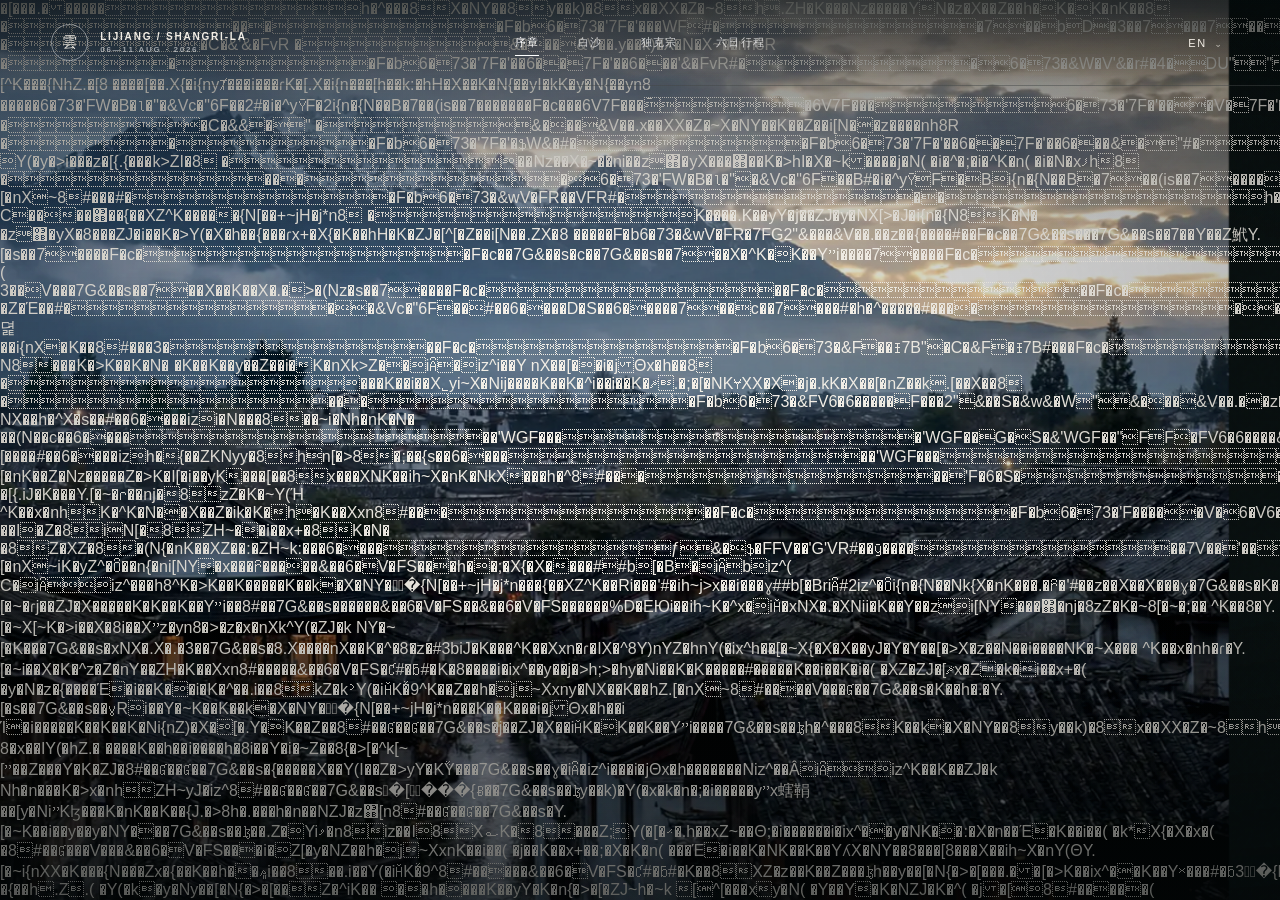
==== commit b472e3ba: "Repair cinematic page rendering" ====
--- a/cinematic-guide/index.html
+++ b/cinematic-guide/index.html
@@ -10,8 +10,8 @@
     />
     <meta name="theme-color" content="#0b1110" />
     <link rel="icon" href="data:," />
-    <link rel="stylesheet" href="styles.css" />
-    <script src="script.js" defer></script>
+    <link rel="stylesheet" href="styles.css?v=3" />
+    <script src="script.js?v=3" defer></script>
   </head>
   <body class="is-loading">
     <main class="site-shell" lang="zh-CN">
@@ -22,7 +22,7 @@
       >
         <div class="stage">
           <div class="world">
-            <img class="scene-img sky-img" src="[data-uri]" alt="" />
+            <img class="scene-img sky-img" src="[data-uri]" alt="" />
             <header class="site-header" aria-label="Primary navigation">
               <a class="site-logo" href="#cinema">
                 <span class="logo-mark" aria-hidden="true">雲</span>
@@ -45,7 +45,7 @@
             <div class="back-stack">
               <img
                 class="scene-img back-img back-four"
-                src="[data-uri]"
+                src="[data-uri]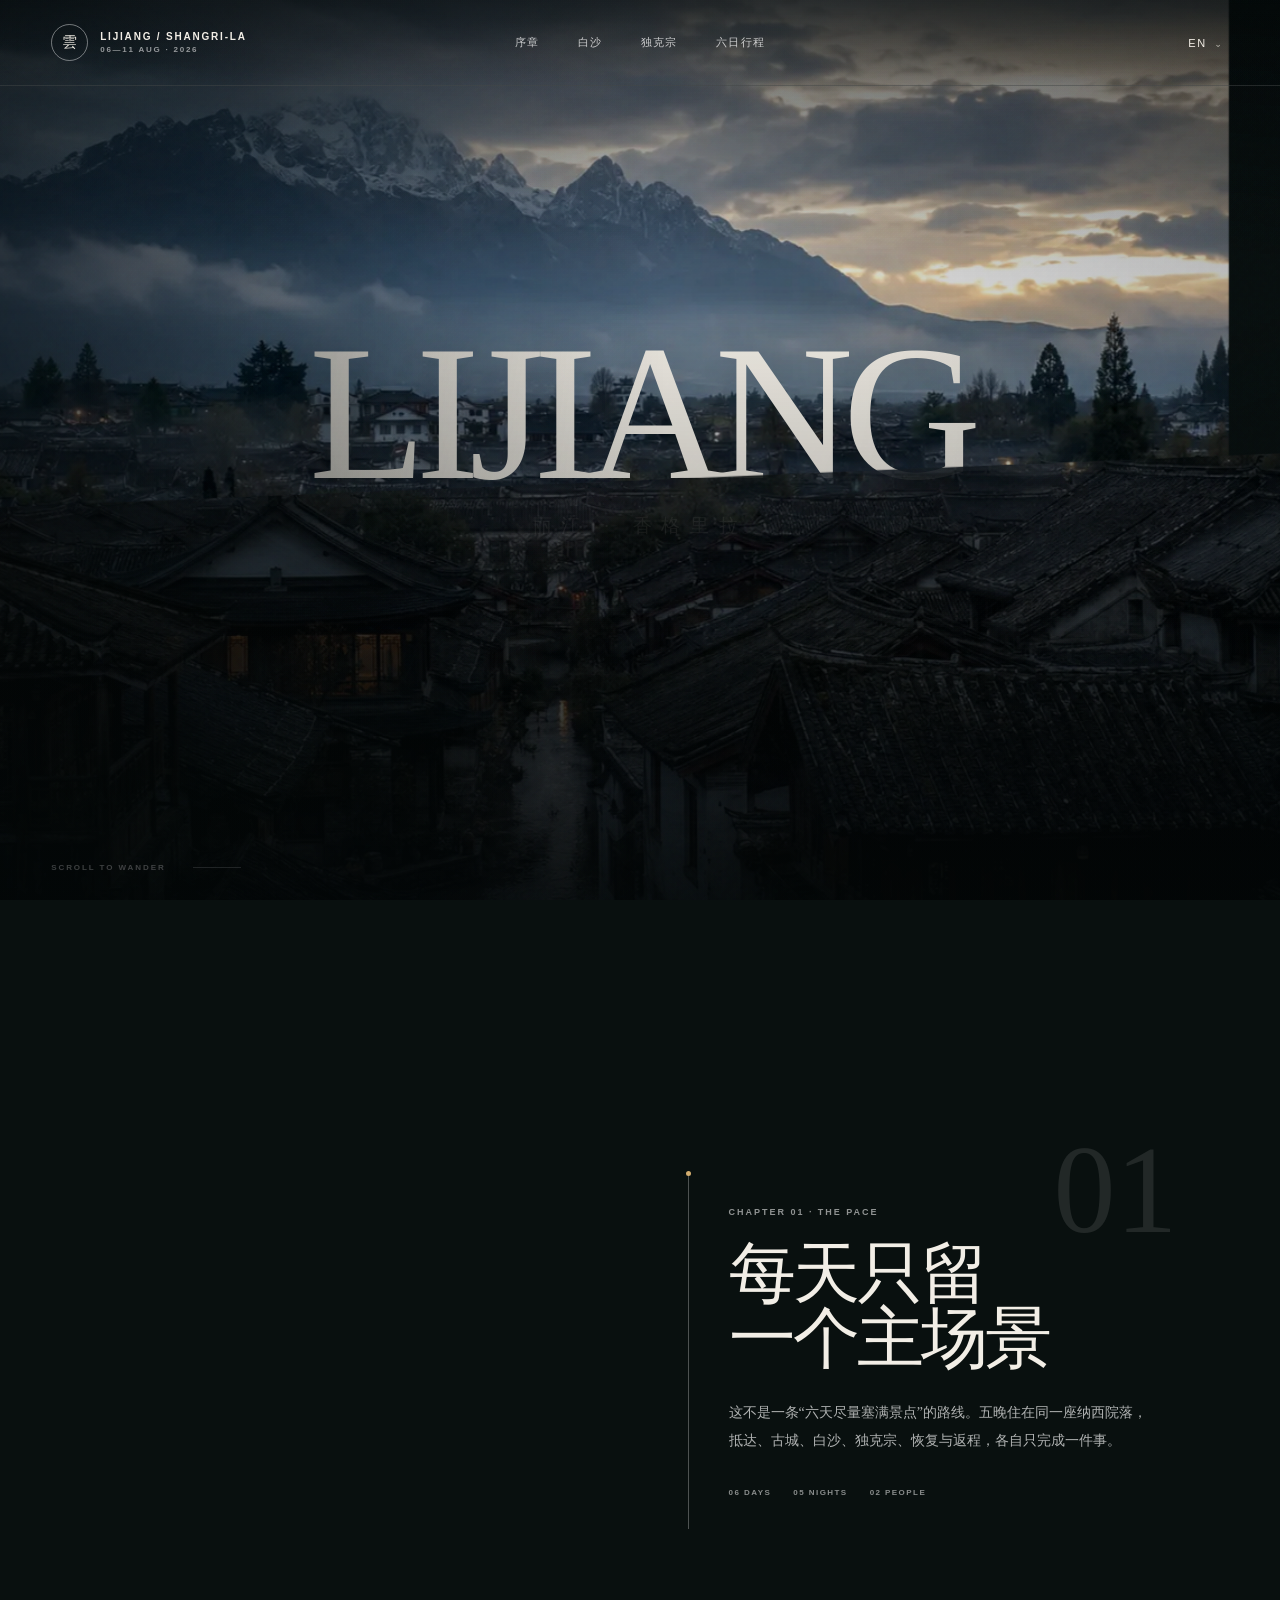
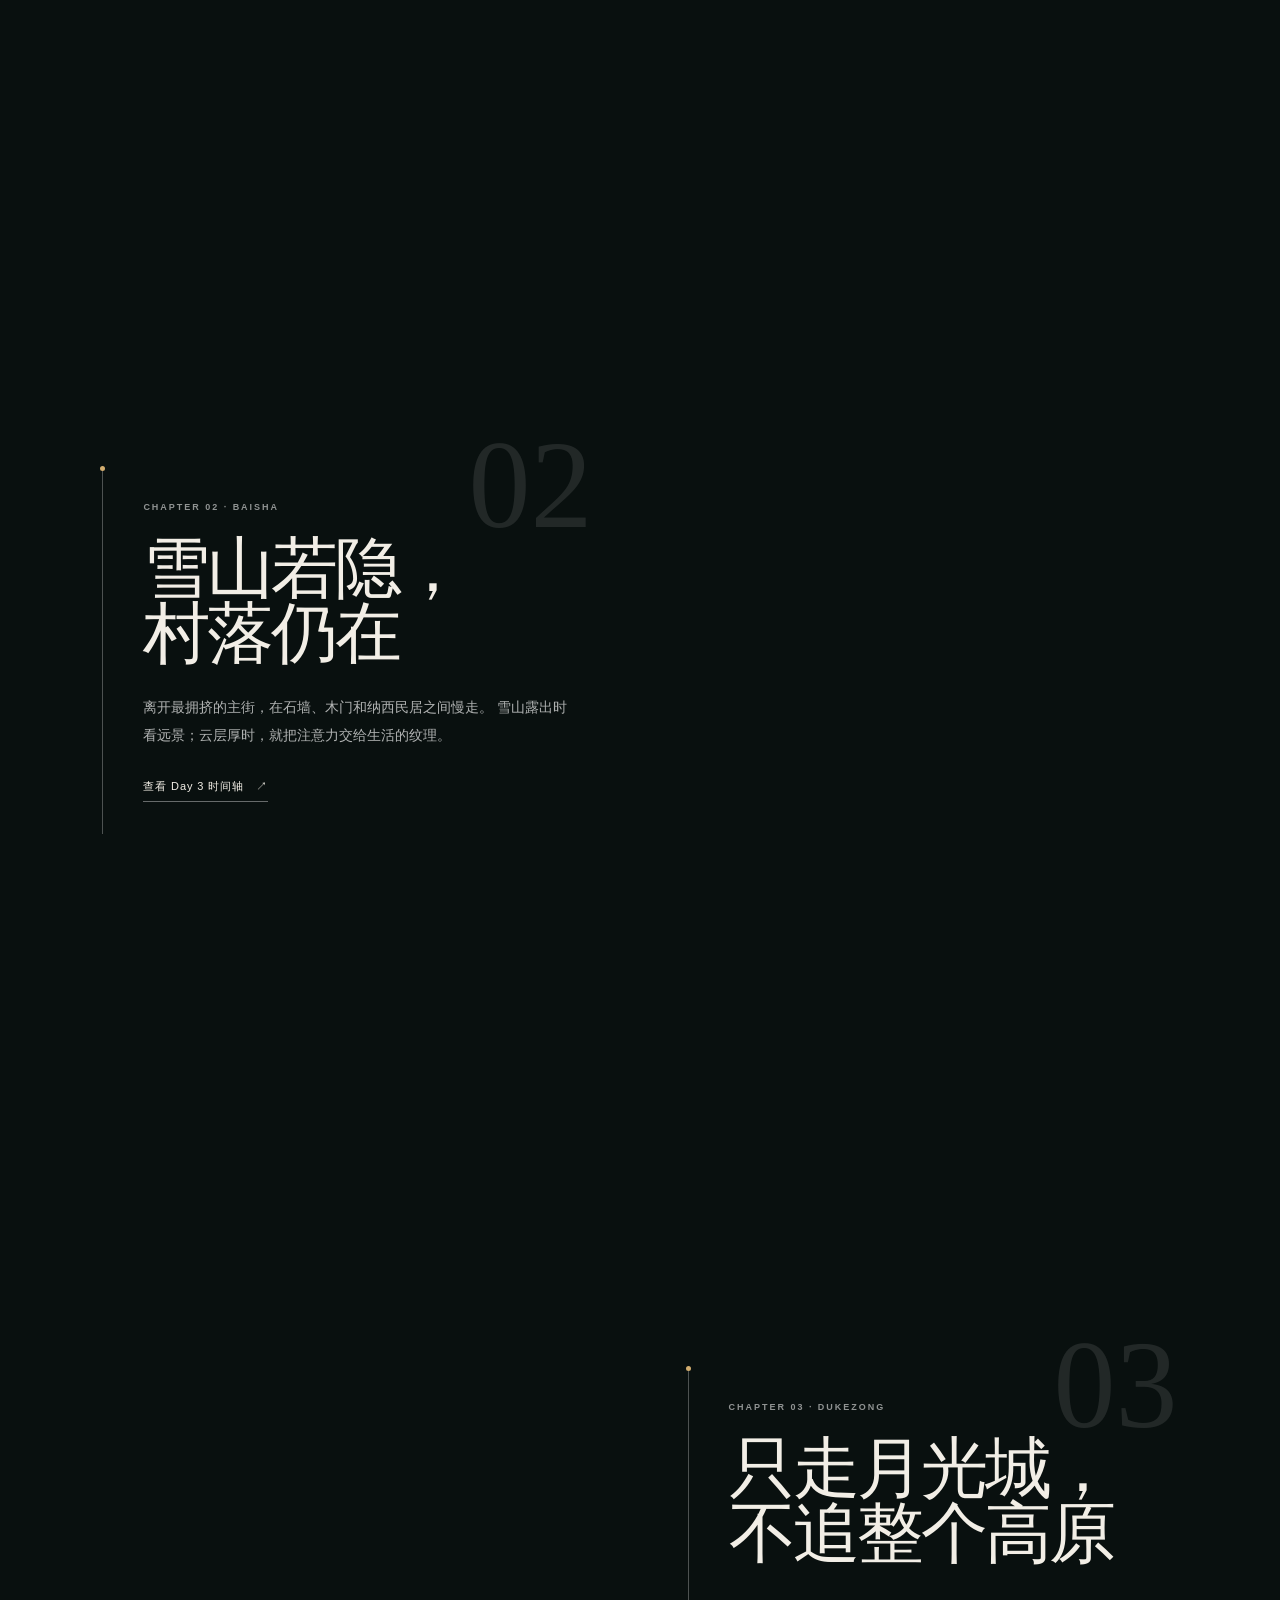
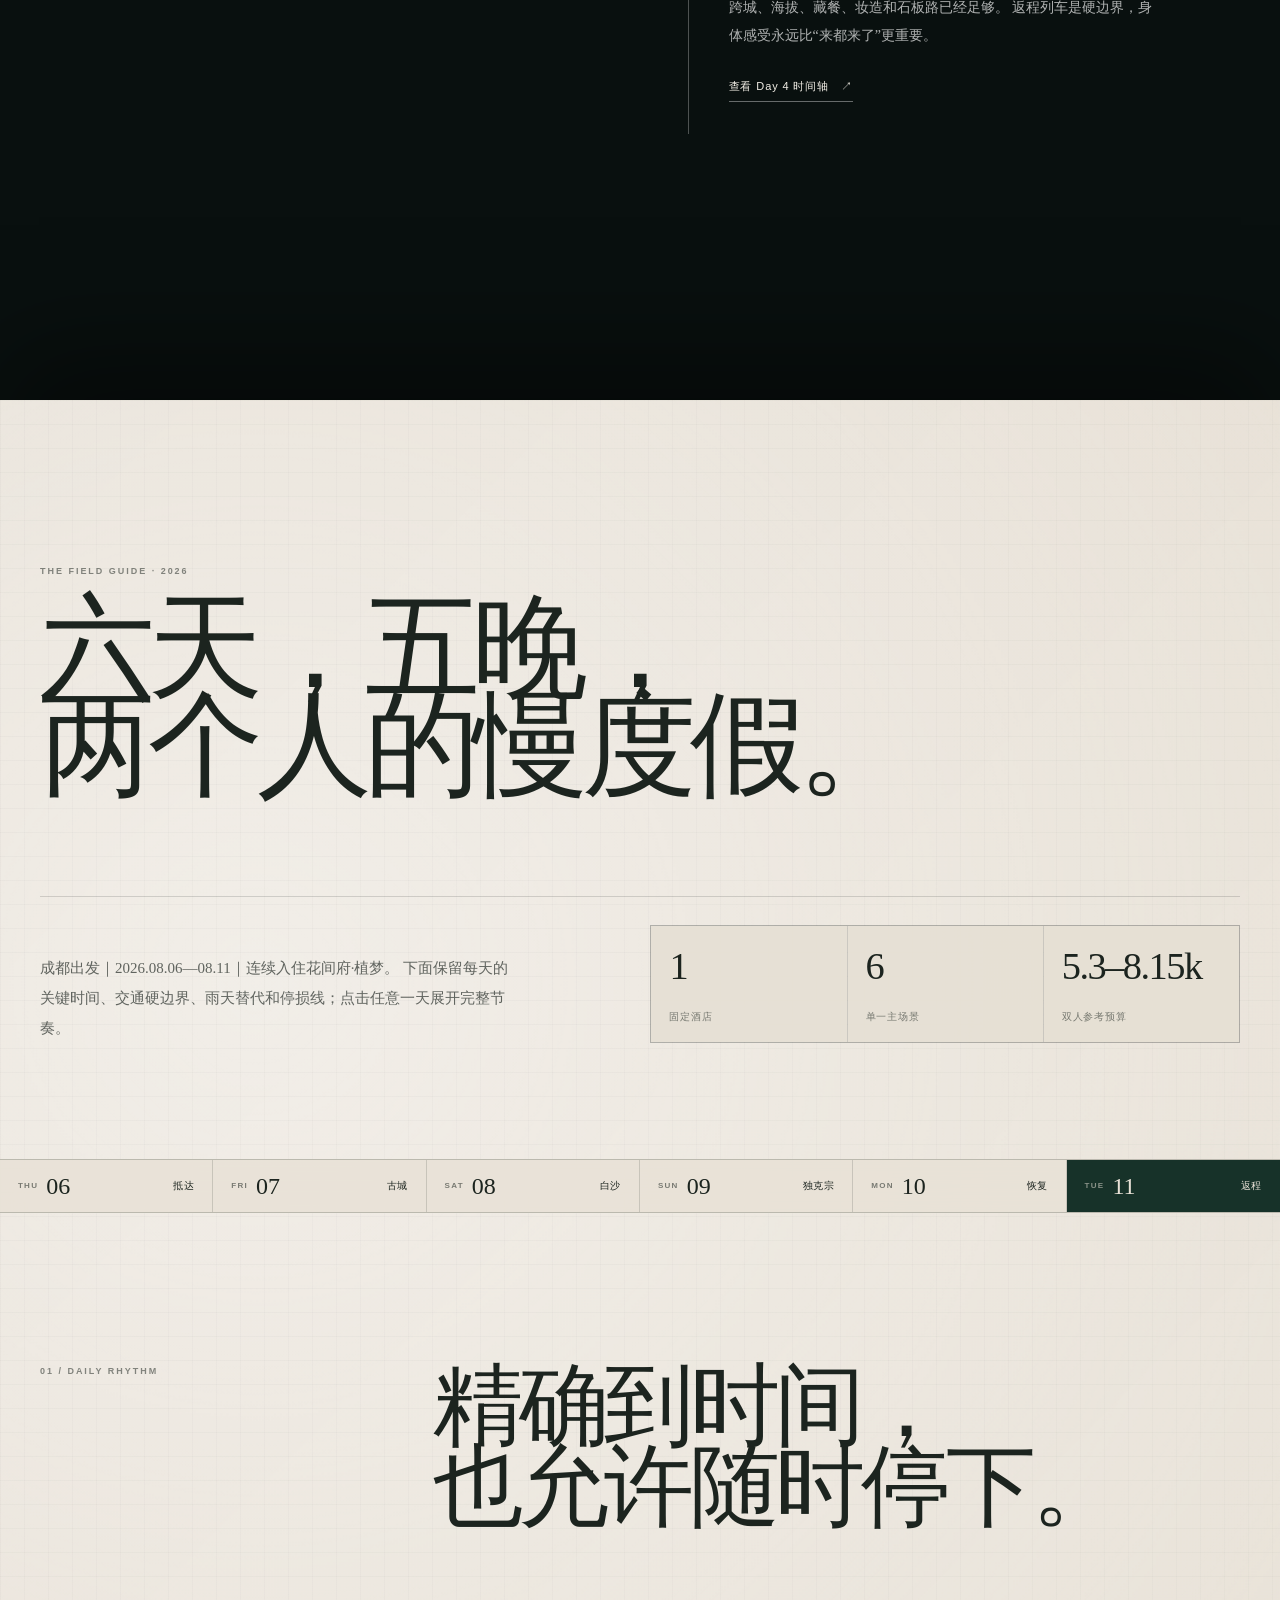
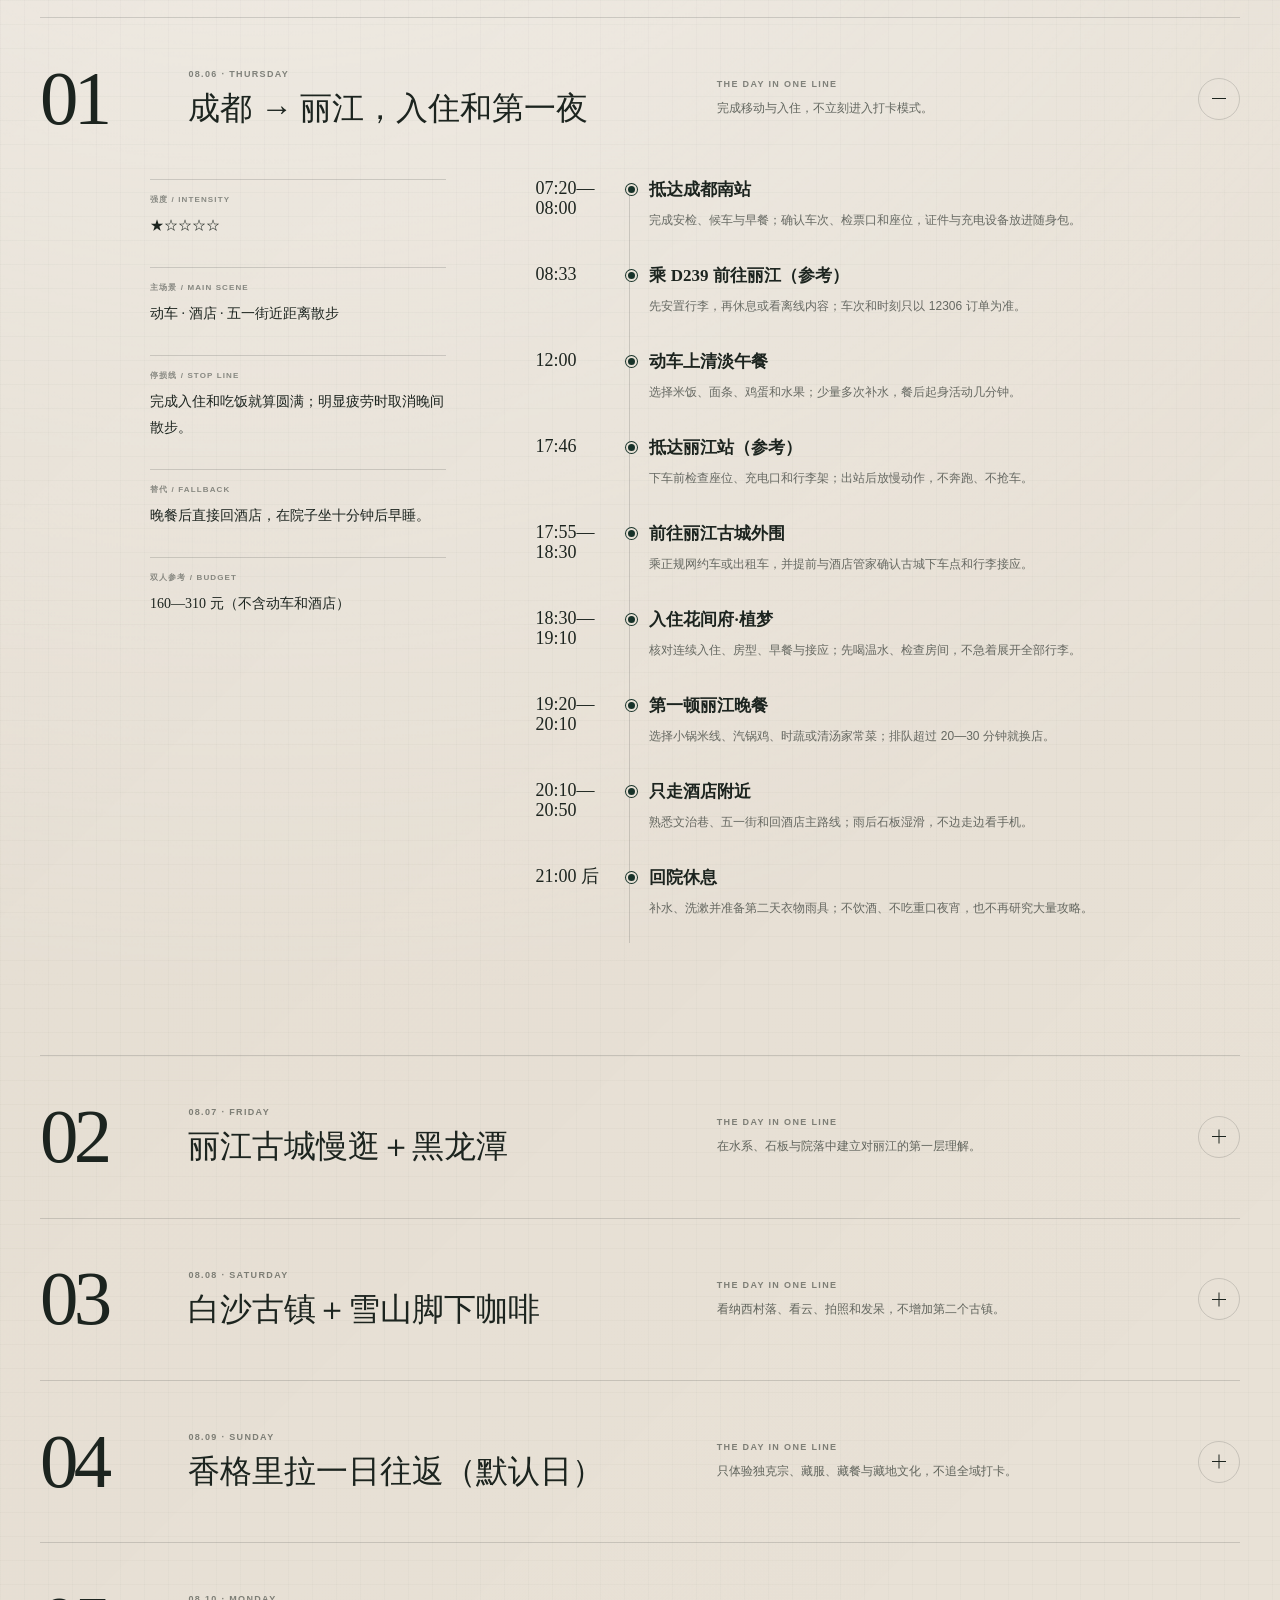
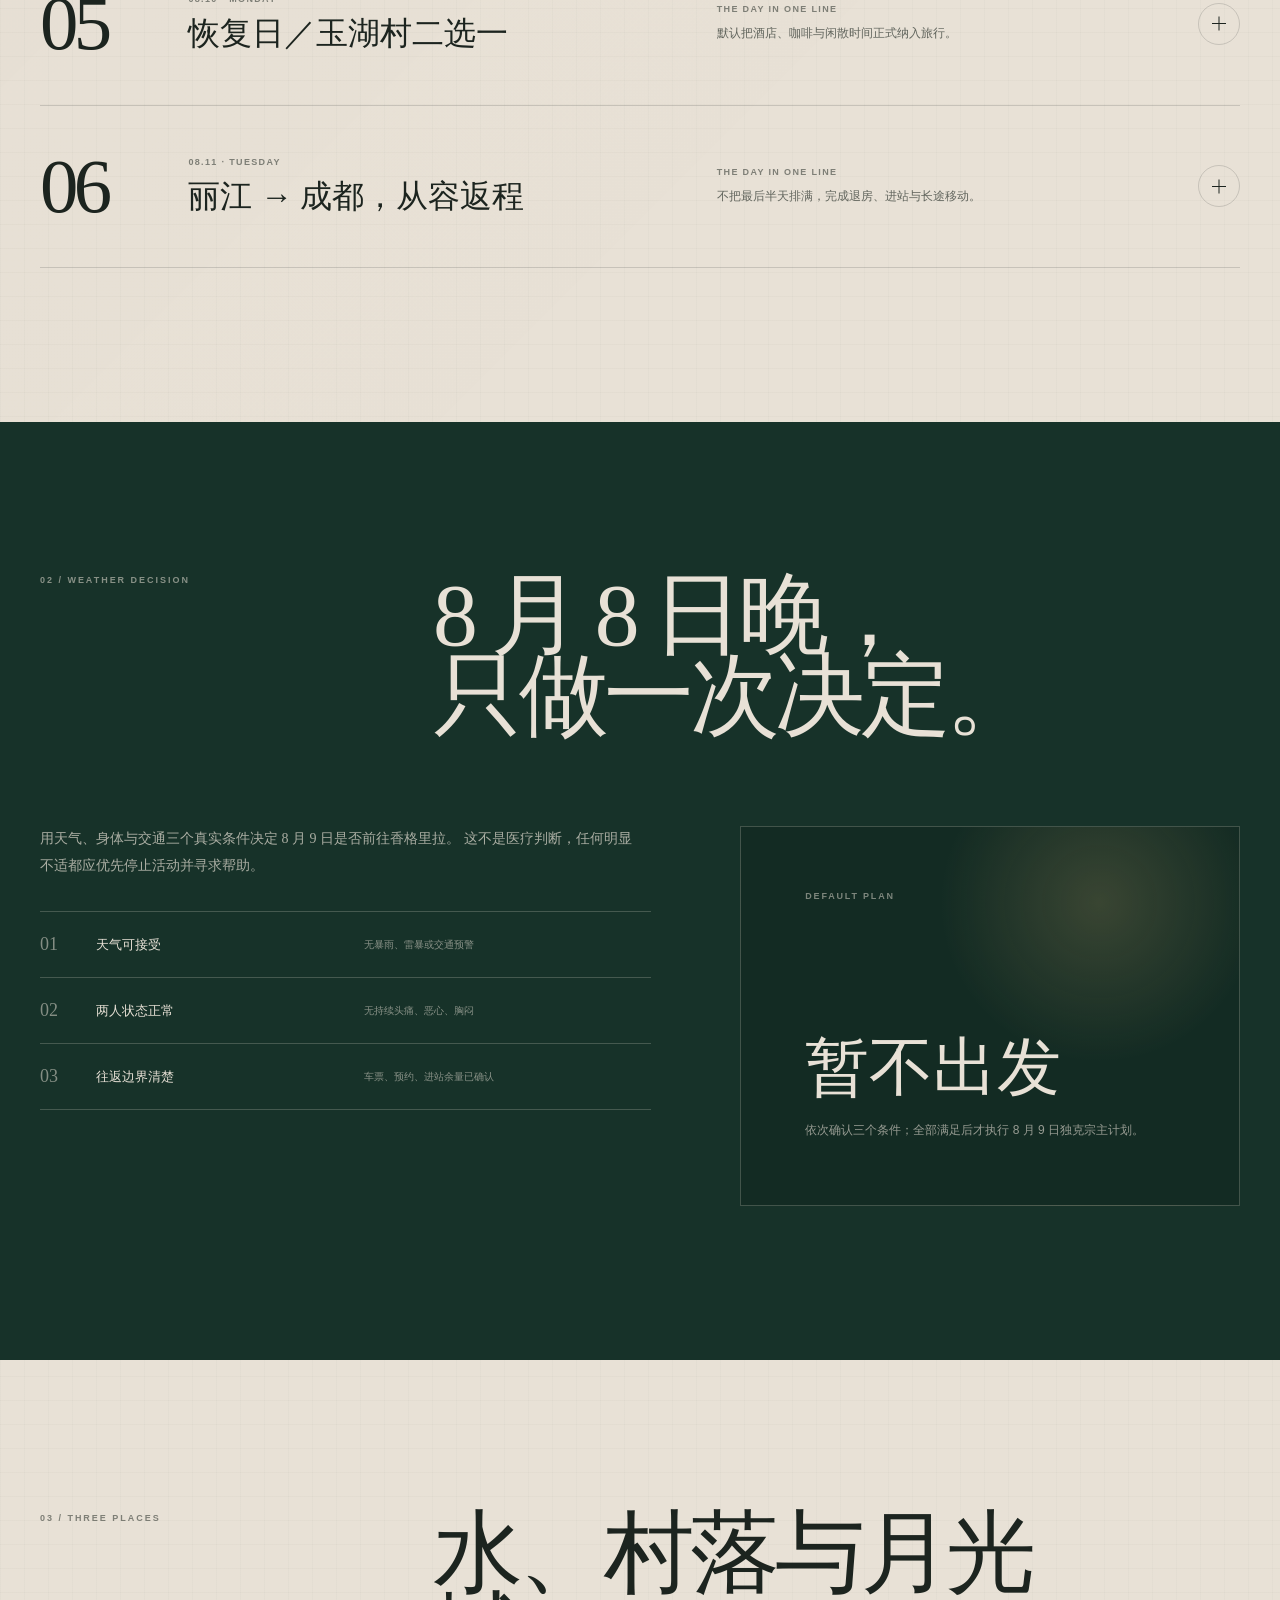
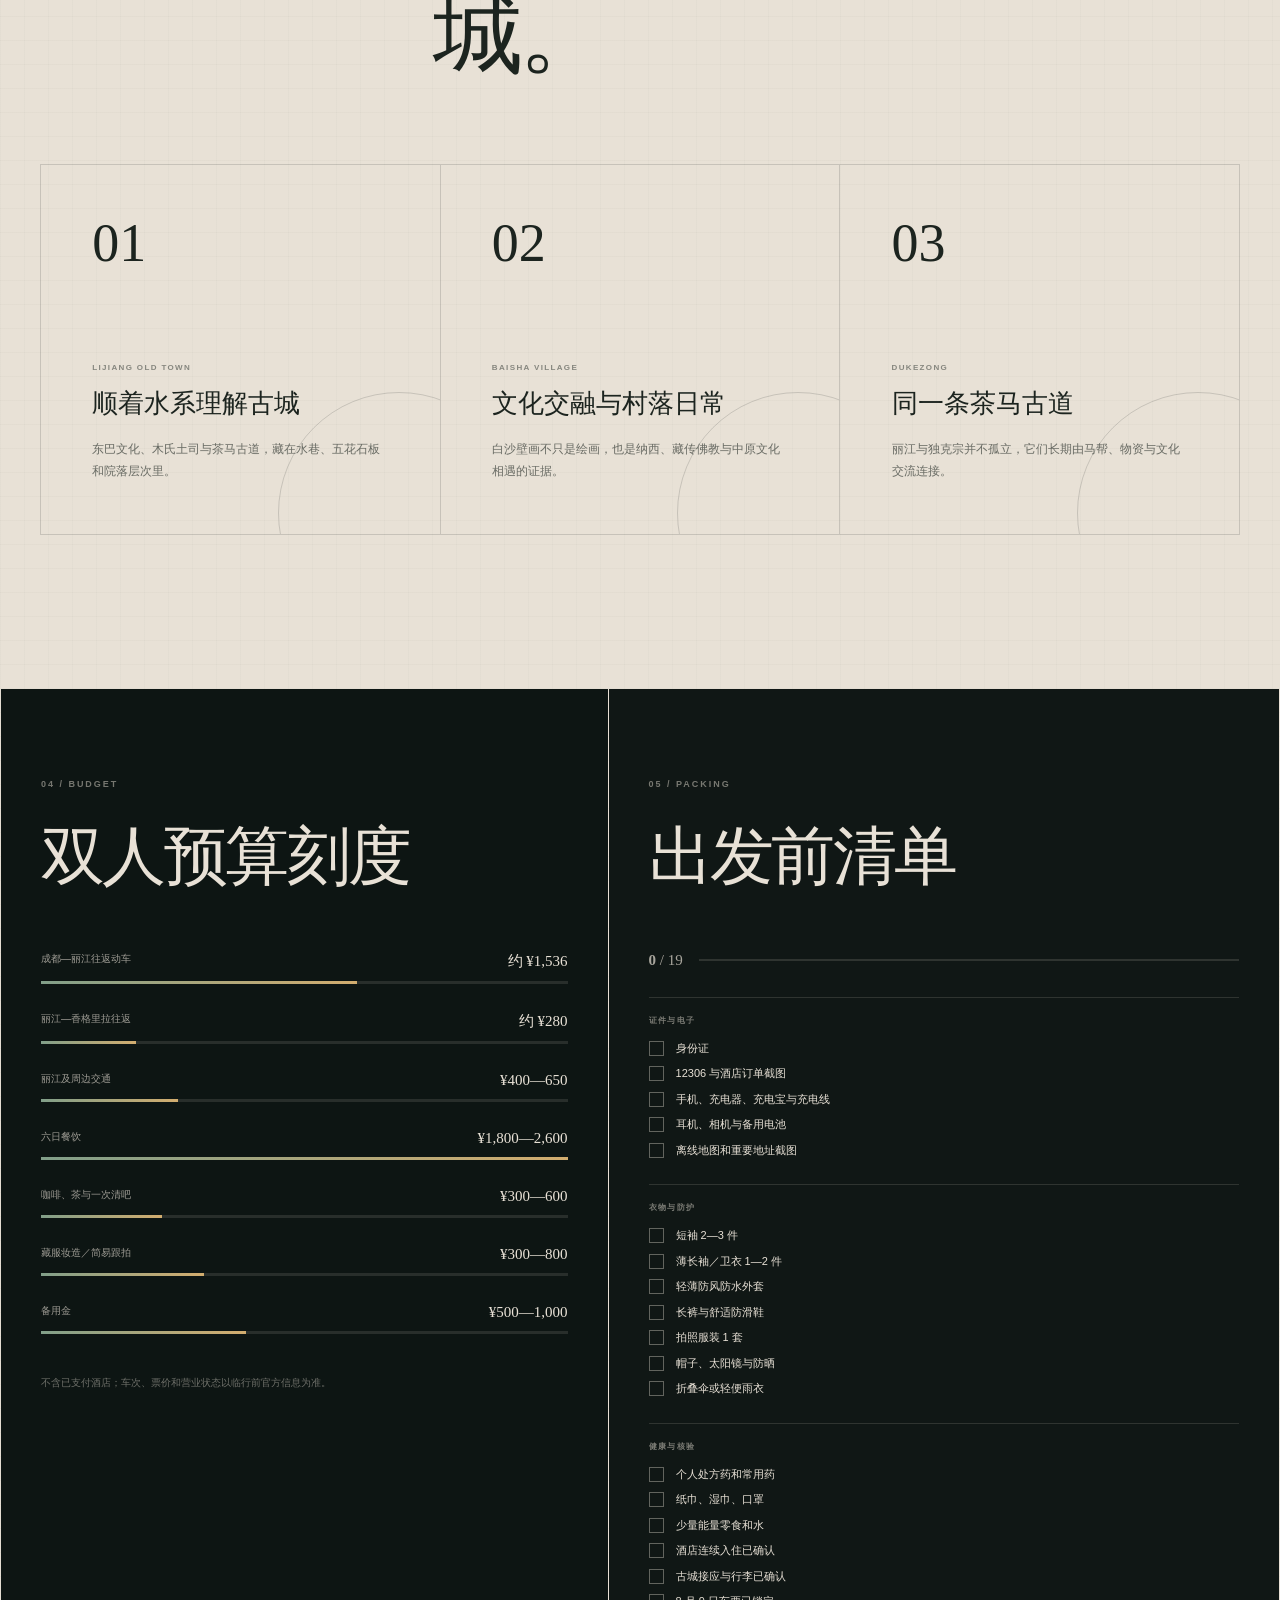
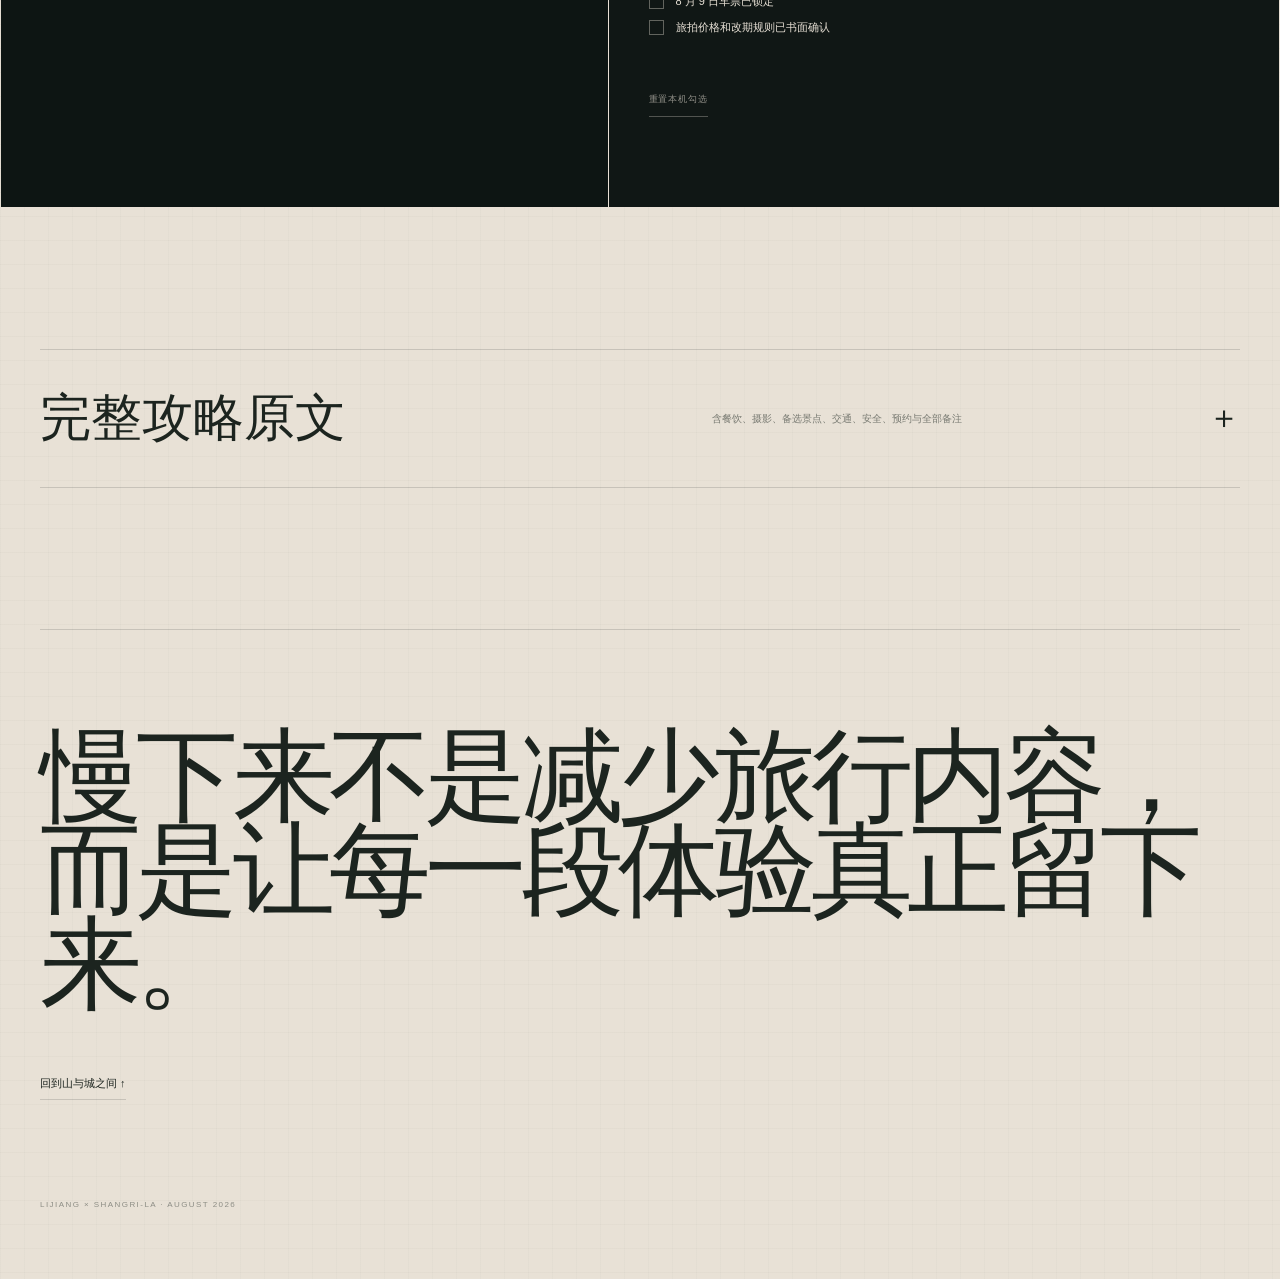
==== commit 8694328b: "Move cinematic media to reliable page assets" ====
--- a/cinematic-guide/index.html
+++ b/cinematic-guide/index.html
@@ -10,8 +10,8 @@
     />
     <meta name="theme-color" content="#0b1110" />
     <link rel="icon" href="data:," />
-    <link rel="stylesheet" href="styles.css?v=3" />
-    <script src="script.js?v=3" defer></script>
+    <link rel="stylesheet" href="styles.css?v=4" />
+    <script src="script.js?v=4" defer></script>
   </head>
   <body class="is-loading">
     <main class="site-shell" lang="zh-CN">
@@ -22,7 +22,7 @@
       >
         <div class="stage">
           <div class="world">
-            <img class="scene-img sky-img" src="[data-uri]" alt="" />
+            <img class="scene-img sky-img" src="media/lijiang-hero.webp" alt="" />
             <header class="site-header" aria-label="Primary navigation">
               <a class="site-logo" href="#cinema">
                 <span class="logo-mark" aria-hidden="true">雲</span>
@@ -45,7 +45,7 @@
             <div class="back-stack">
               <img
                 class="scene-img back-img back-four"
-                src="[data-uri]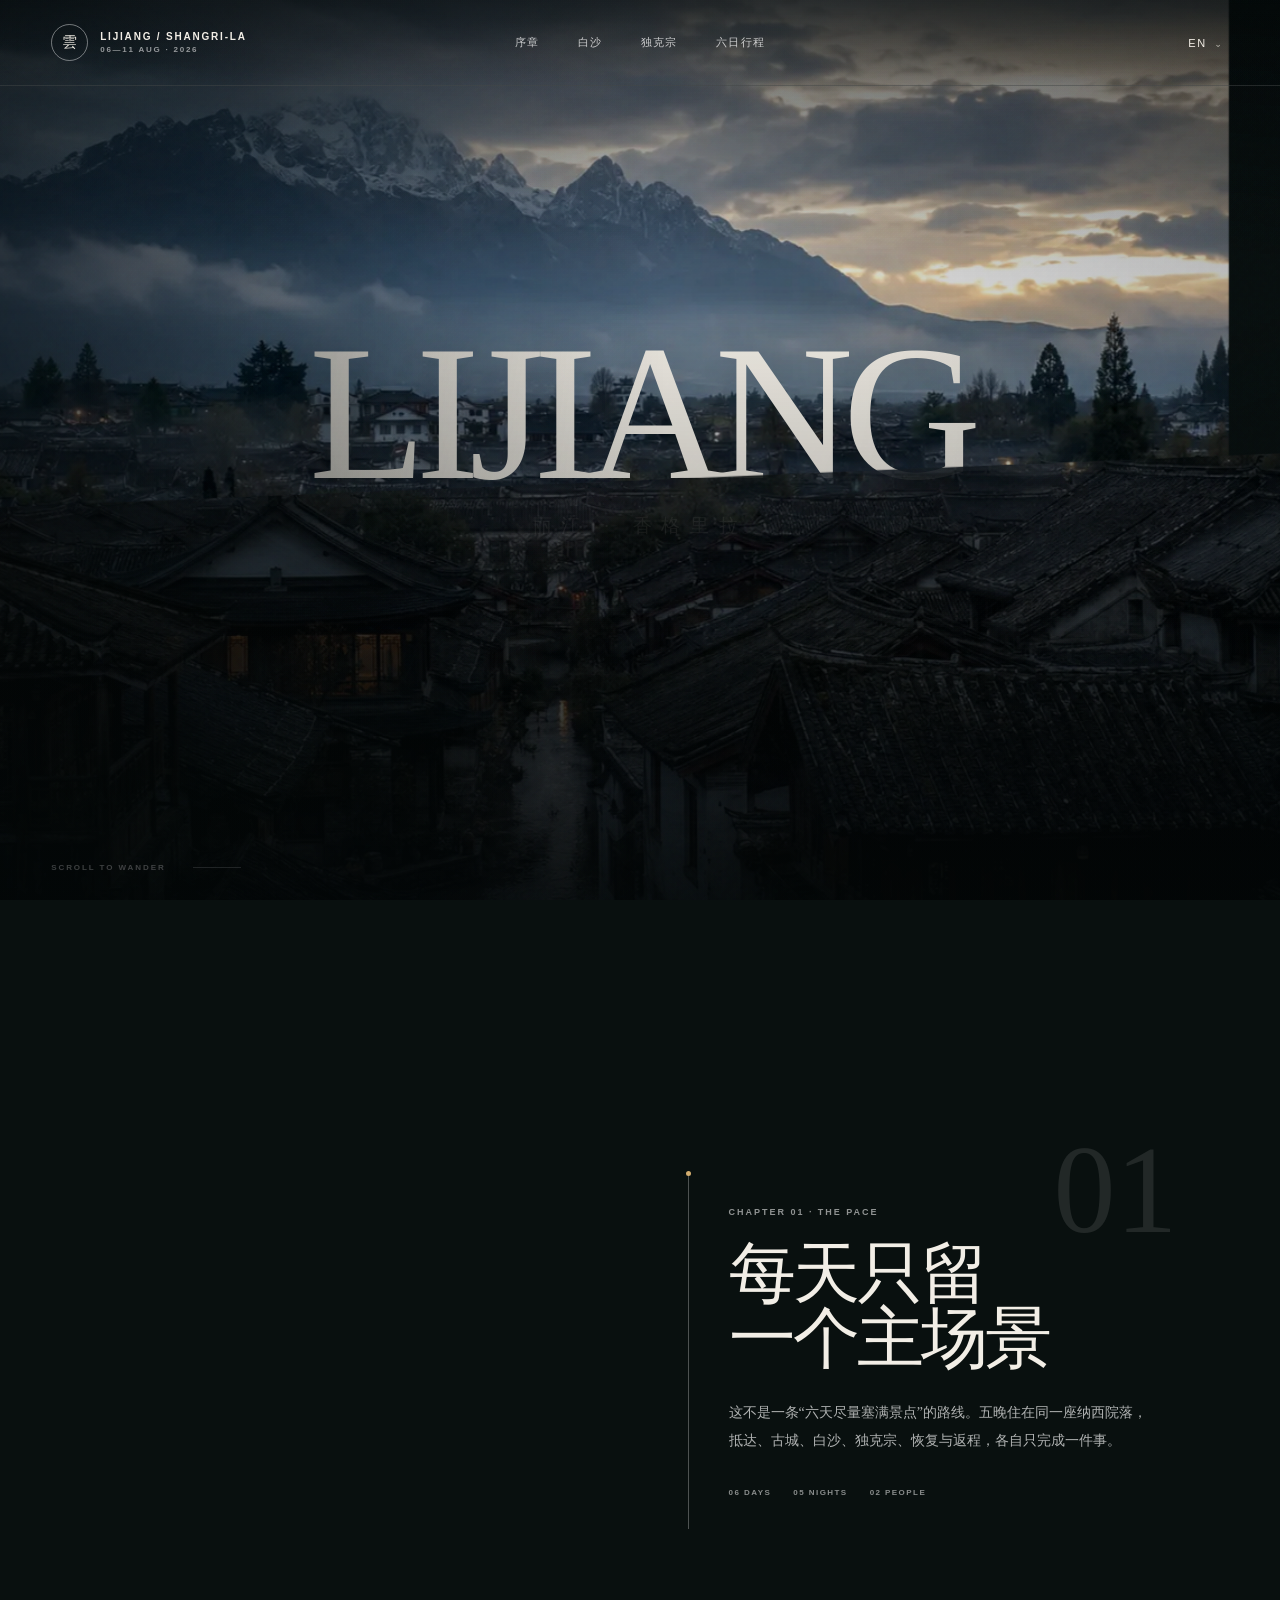
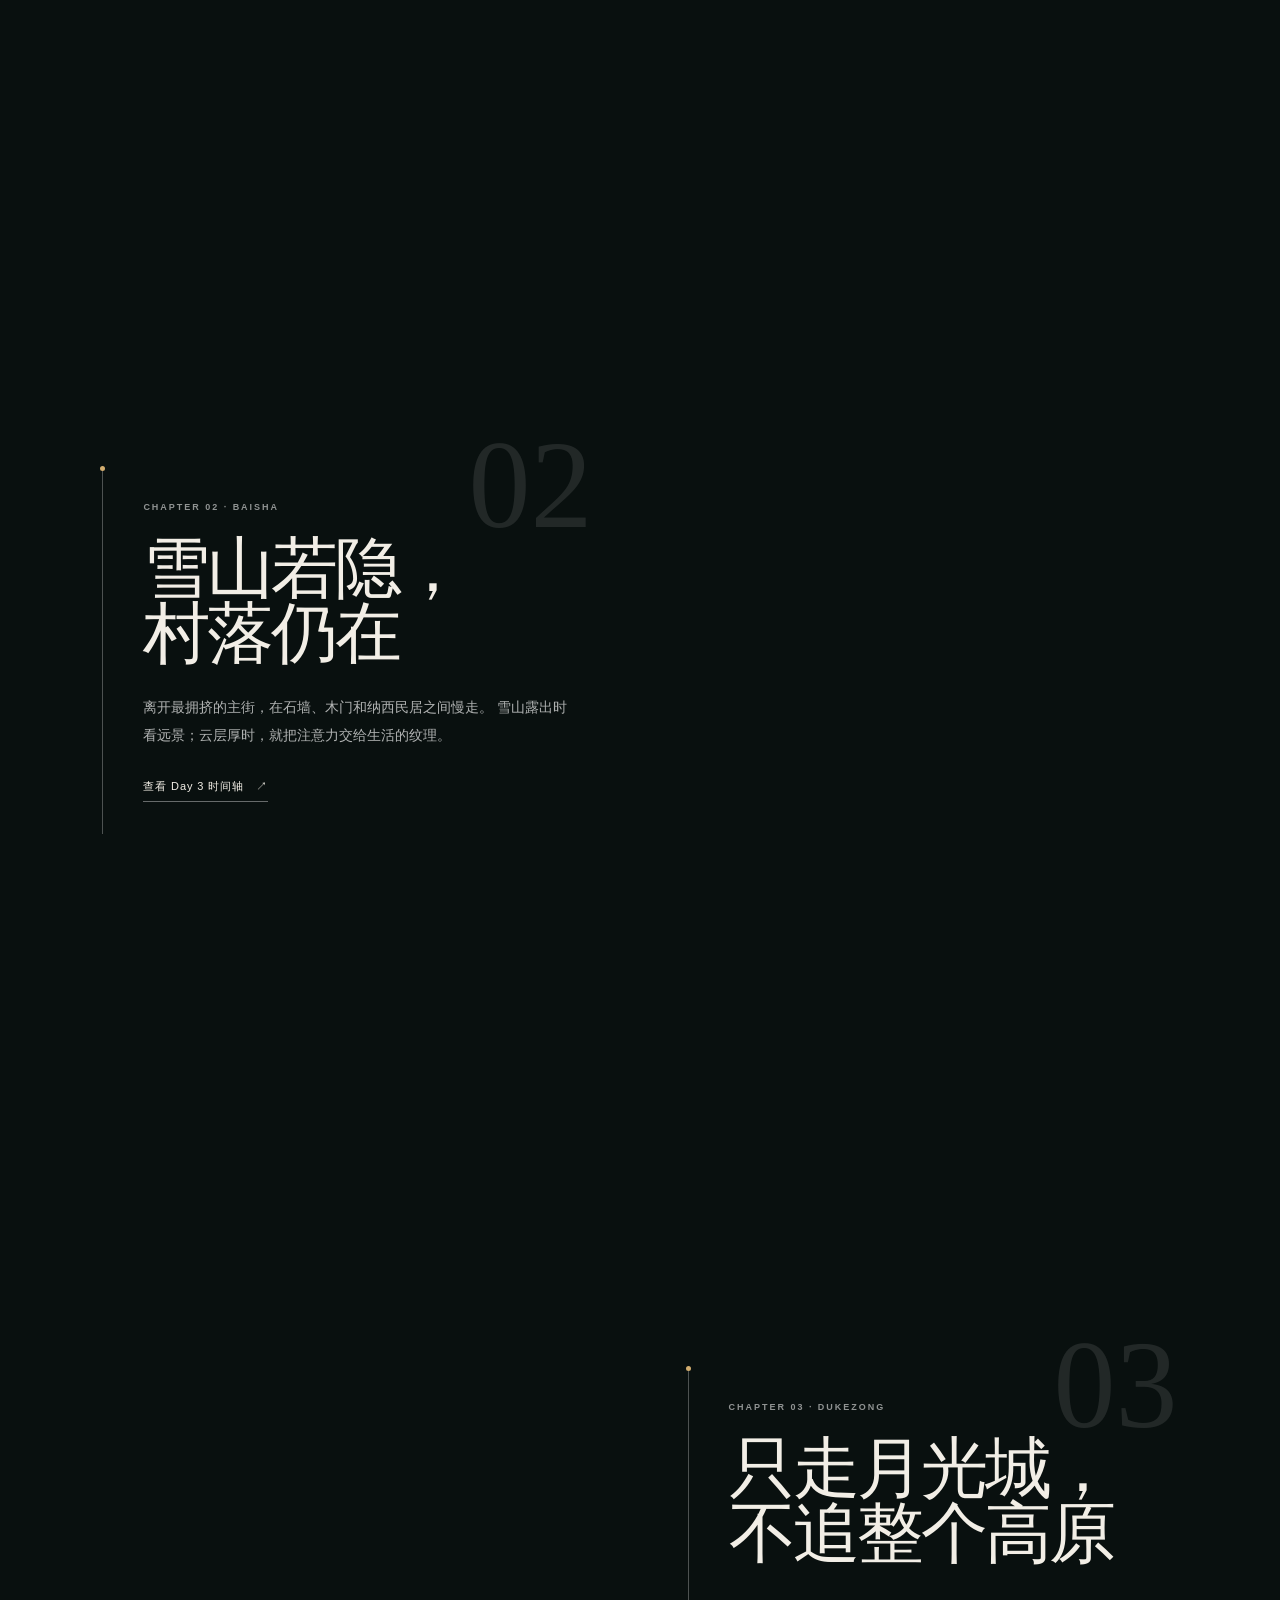
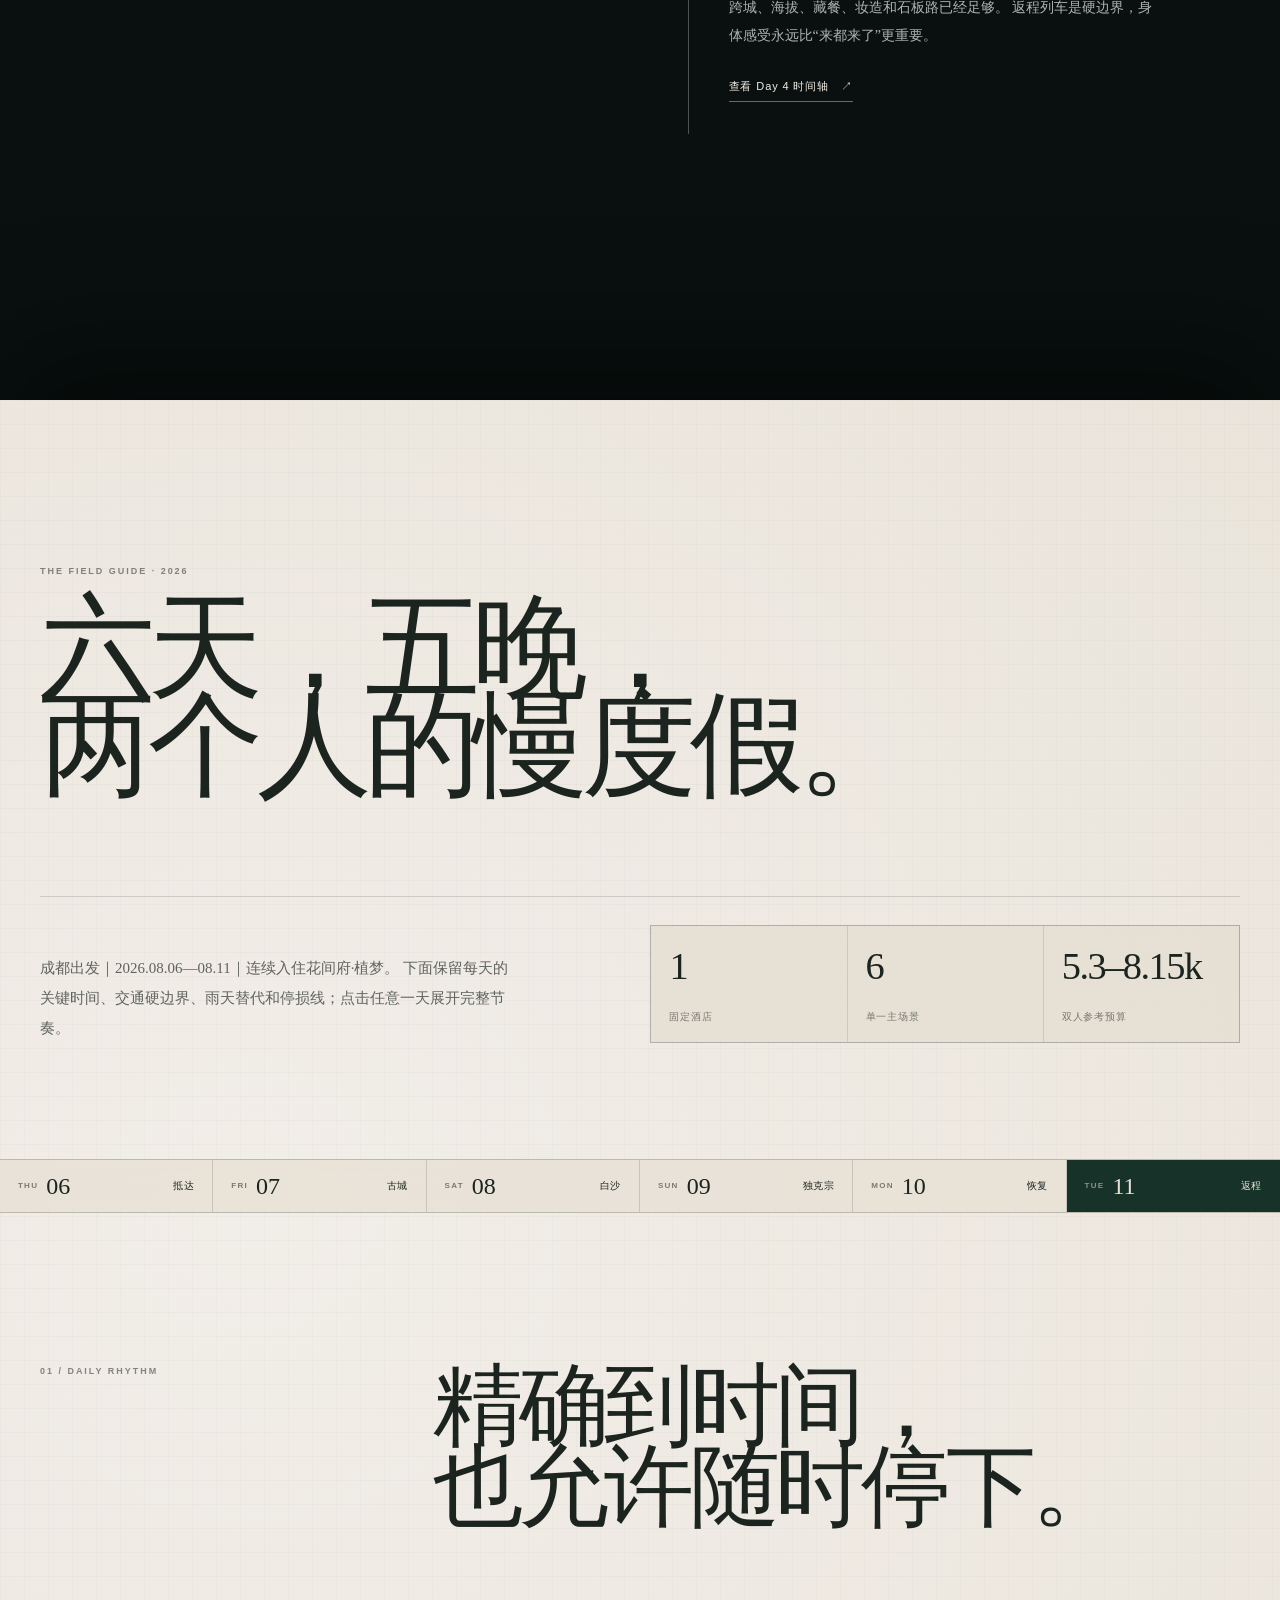
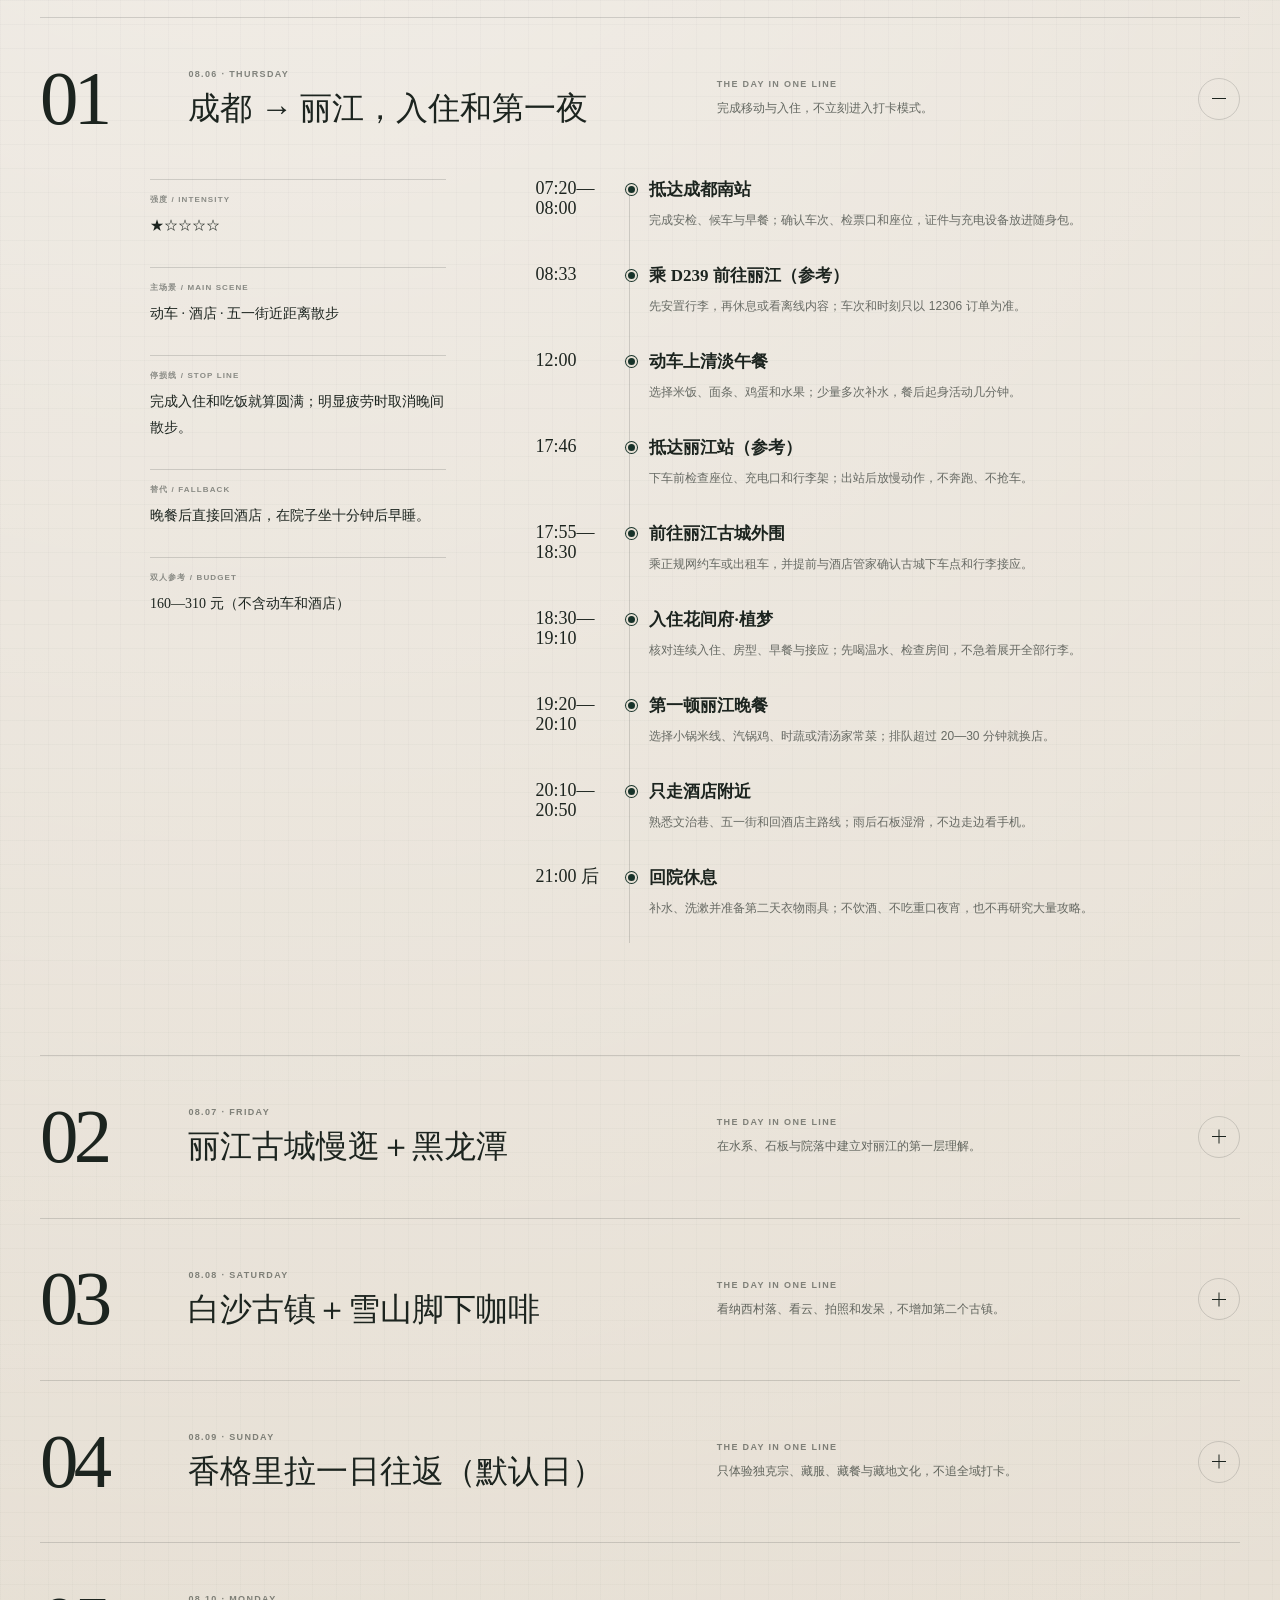
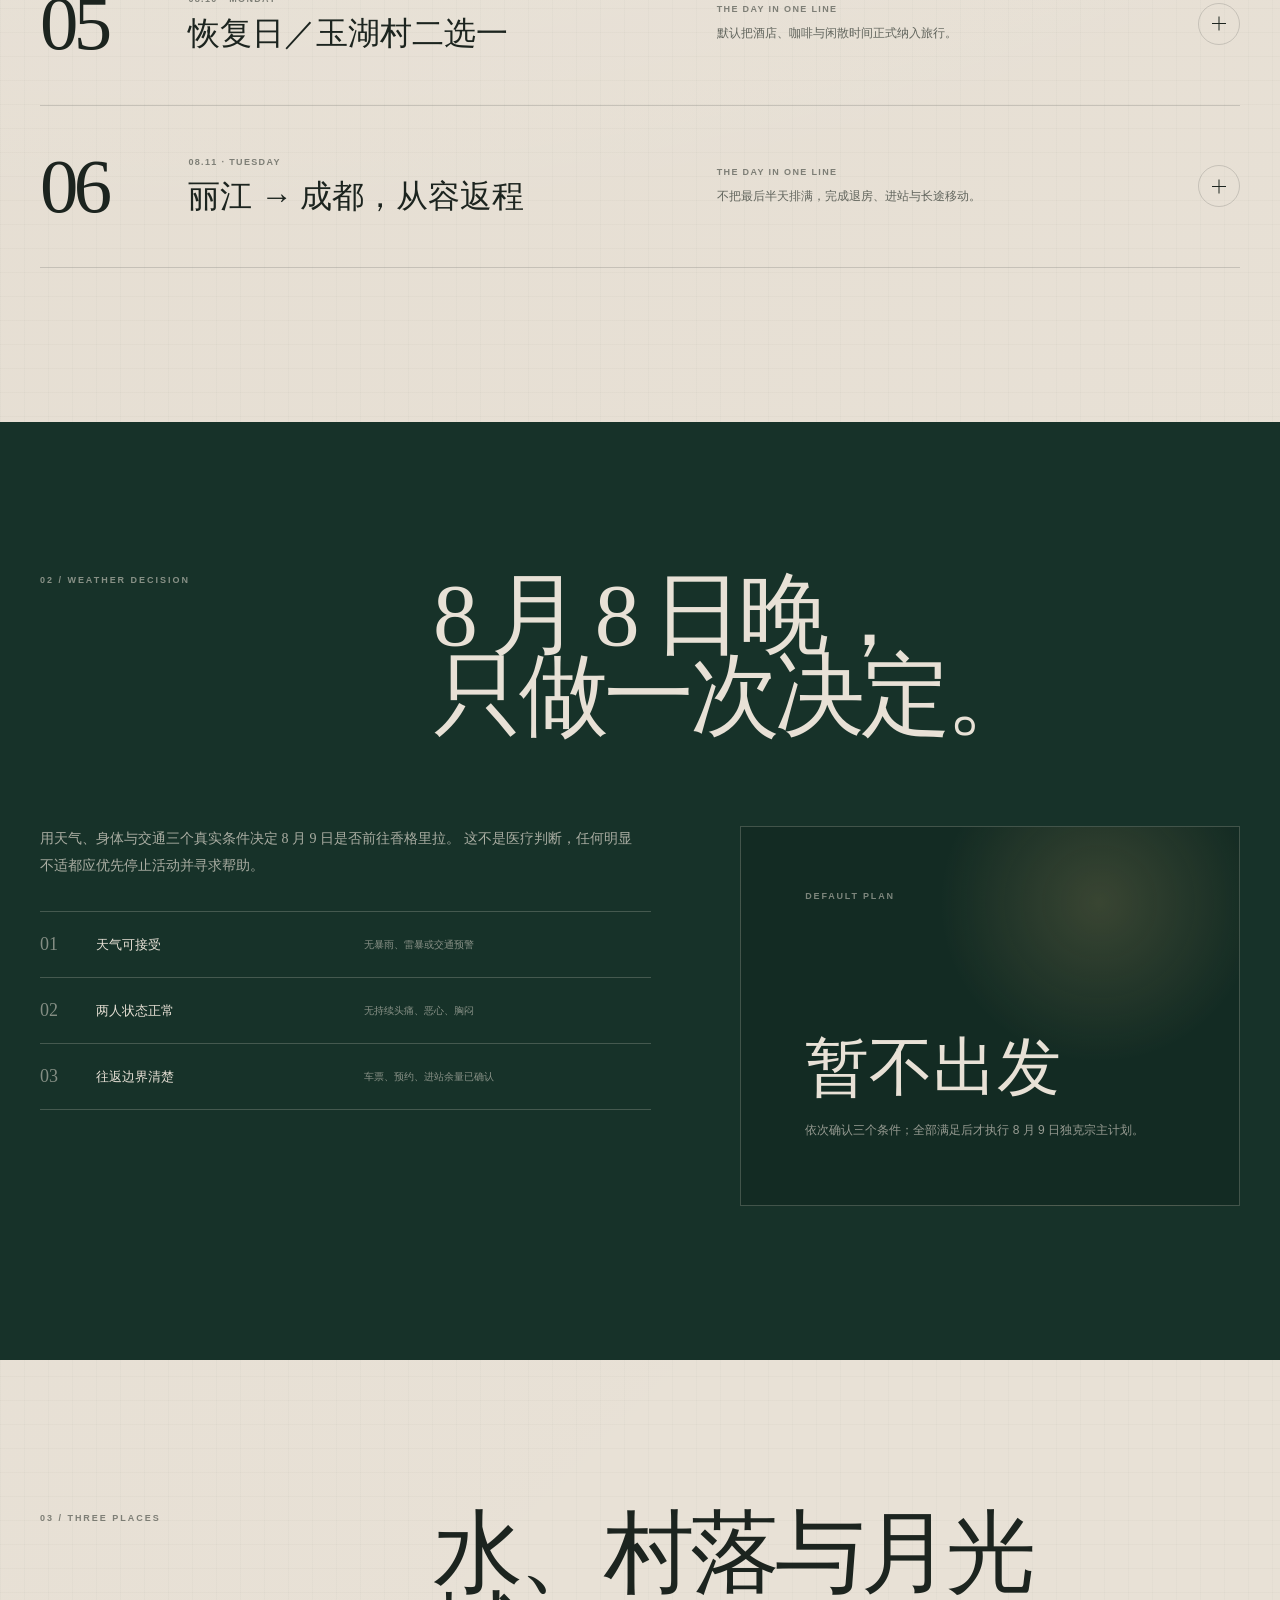
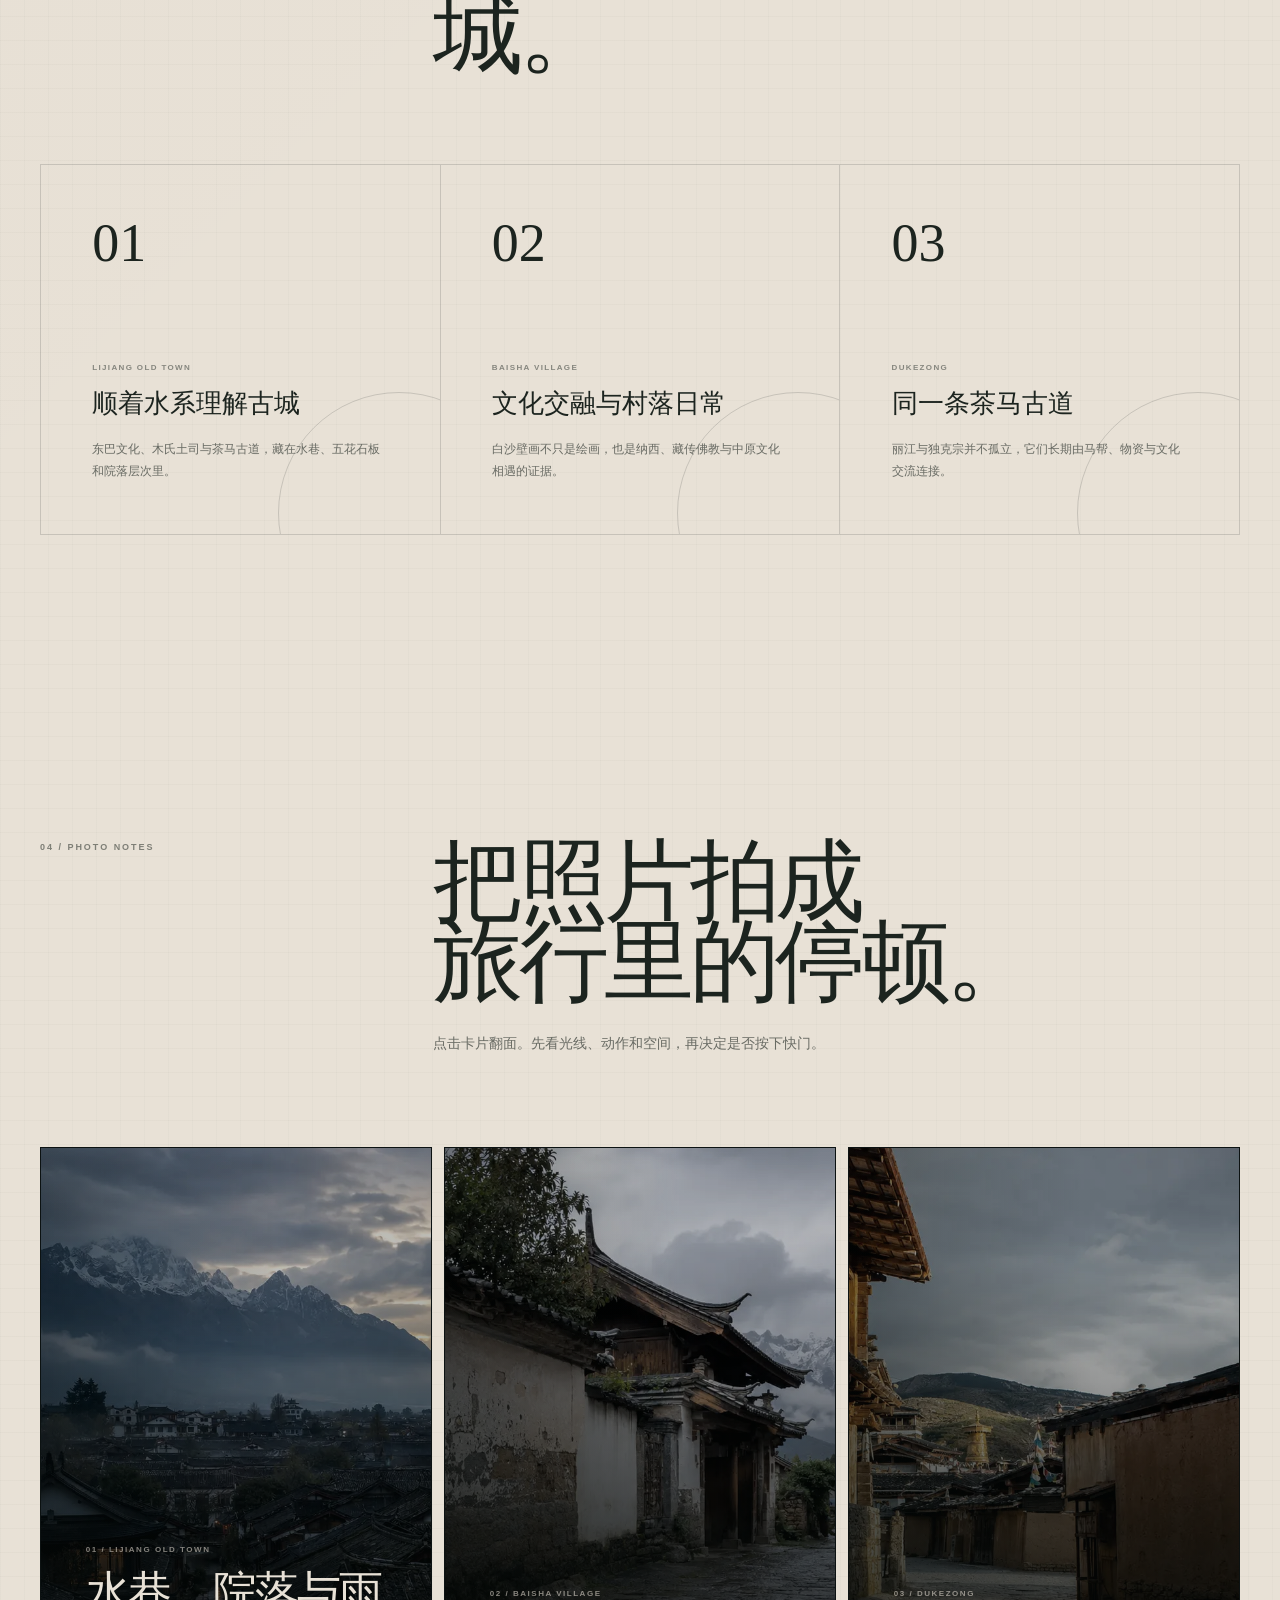
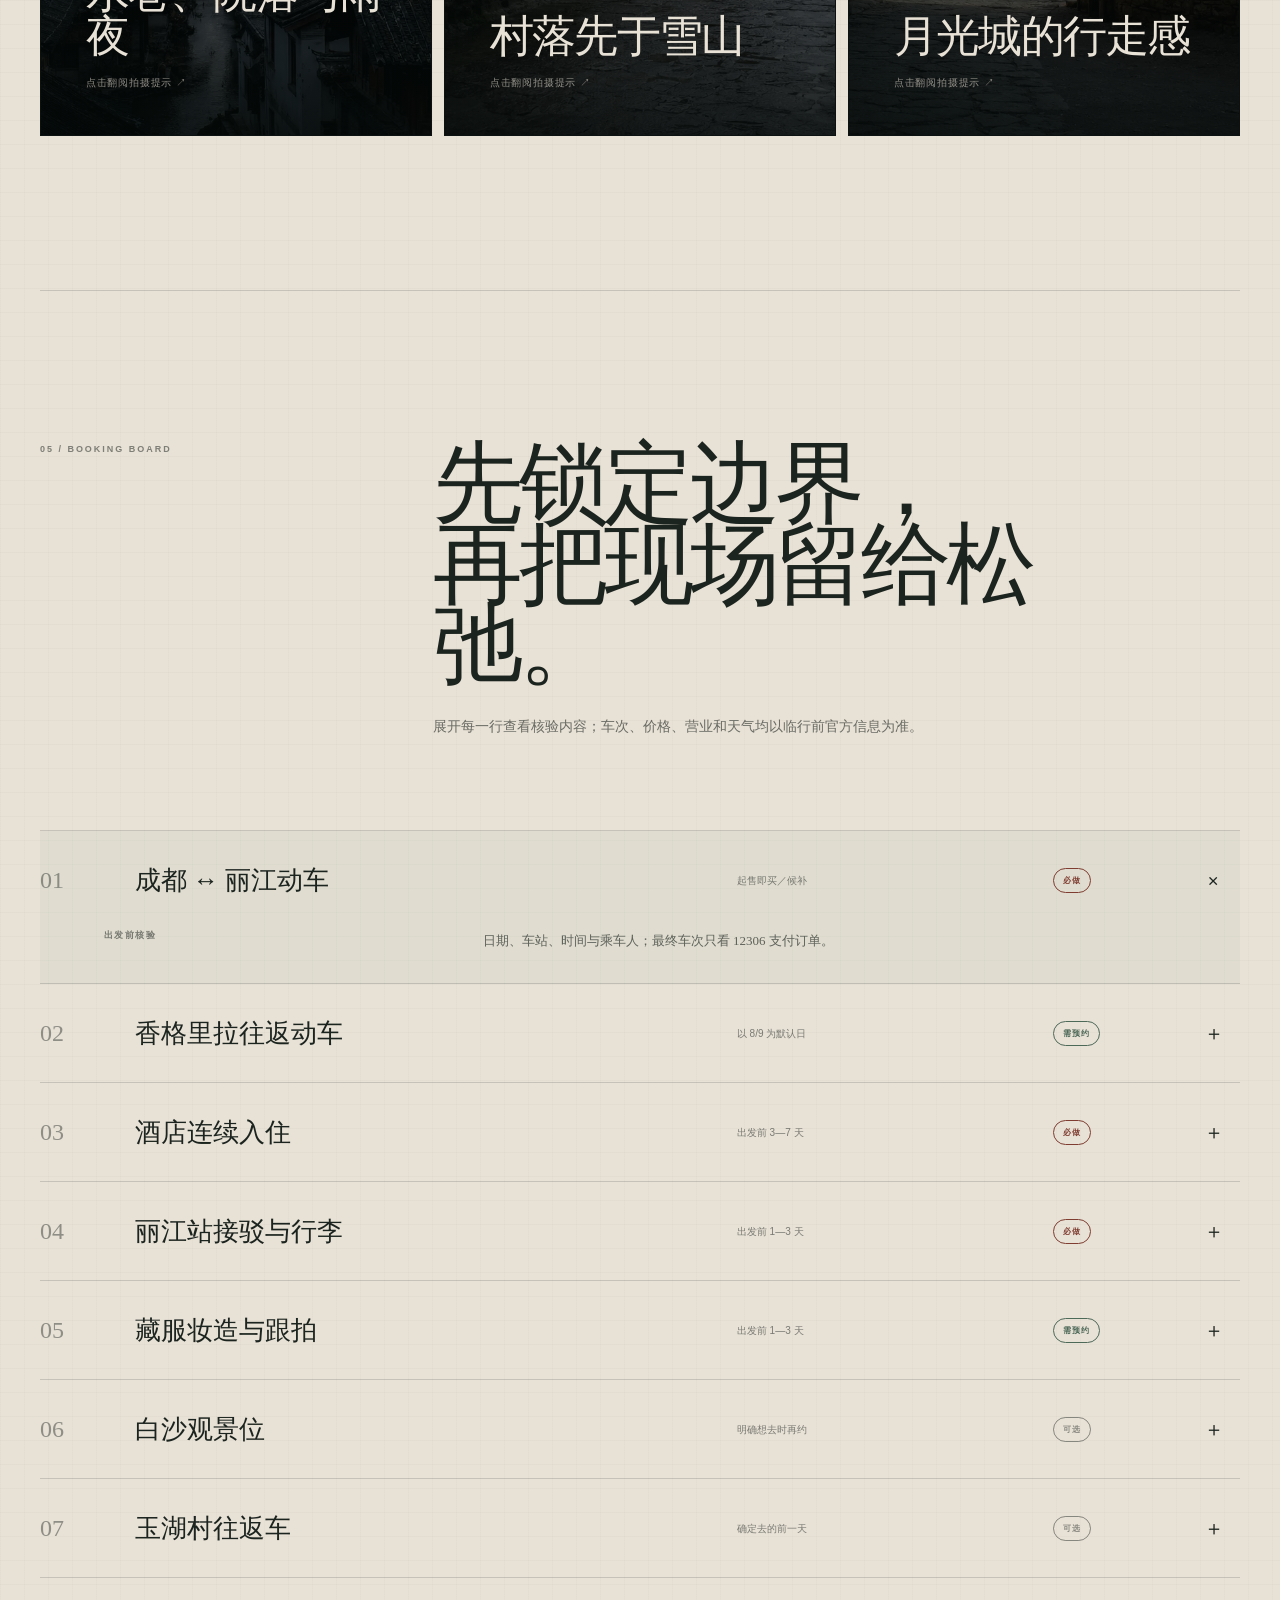
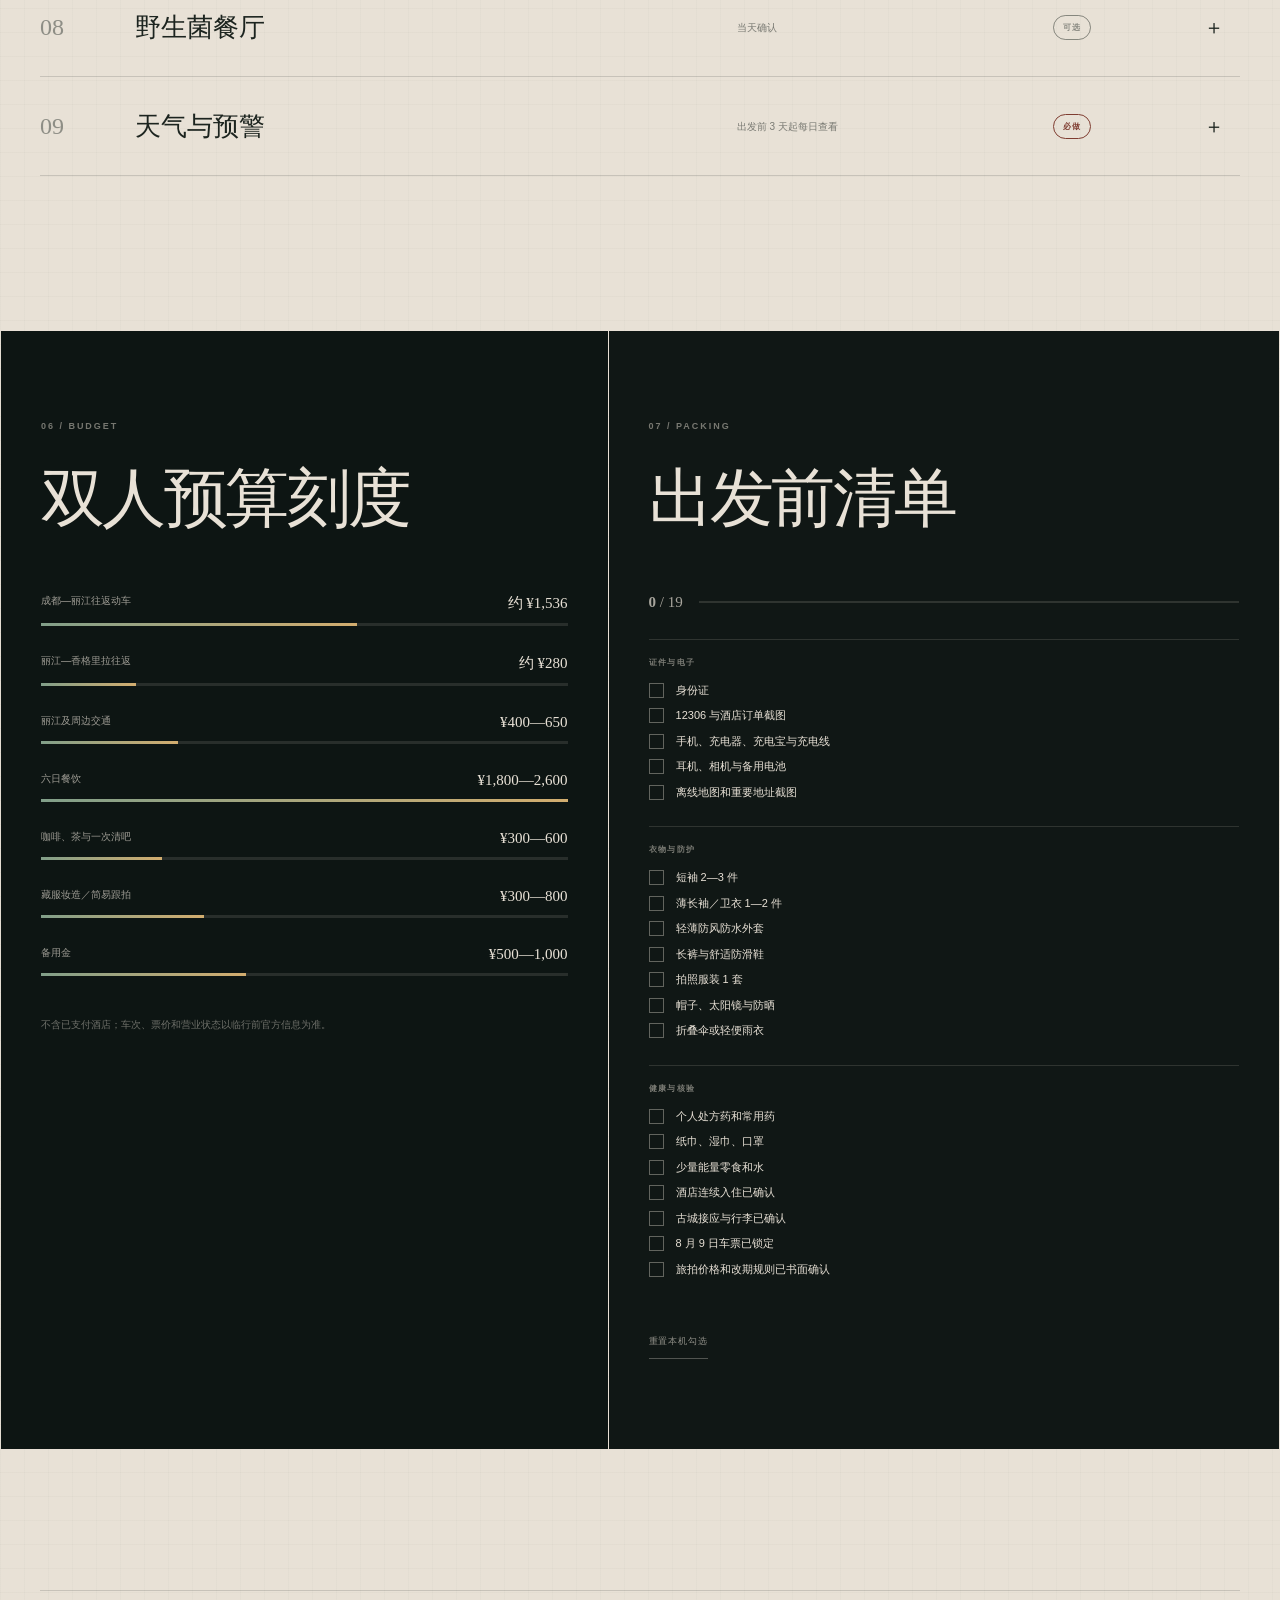
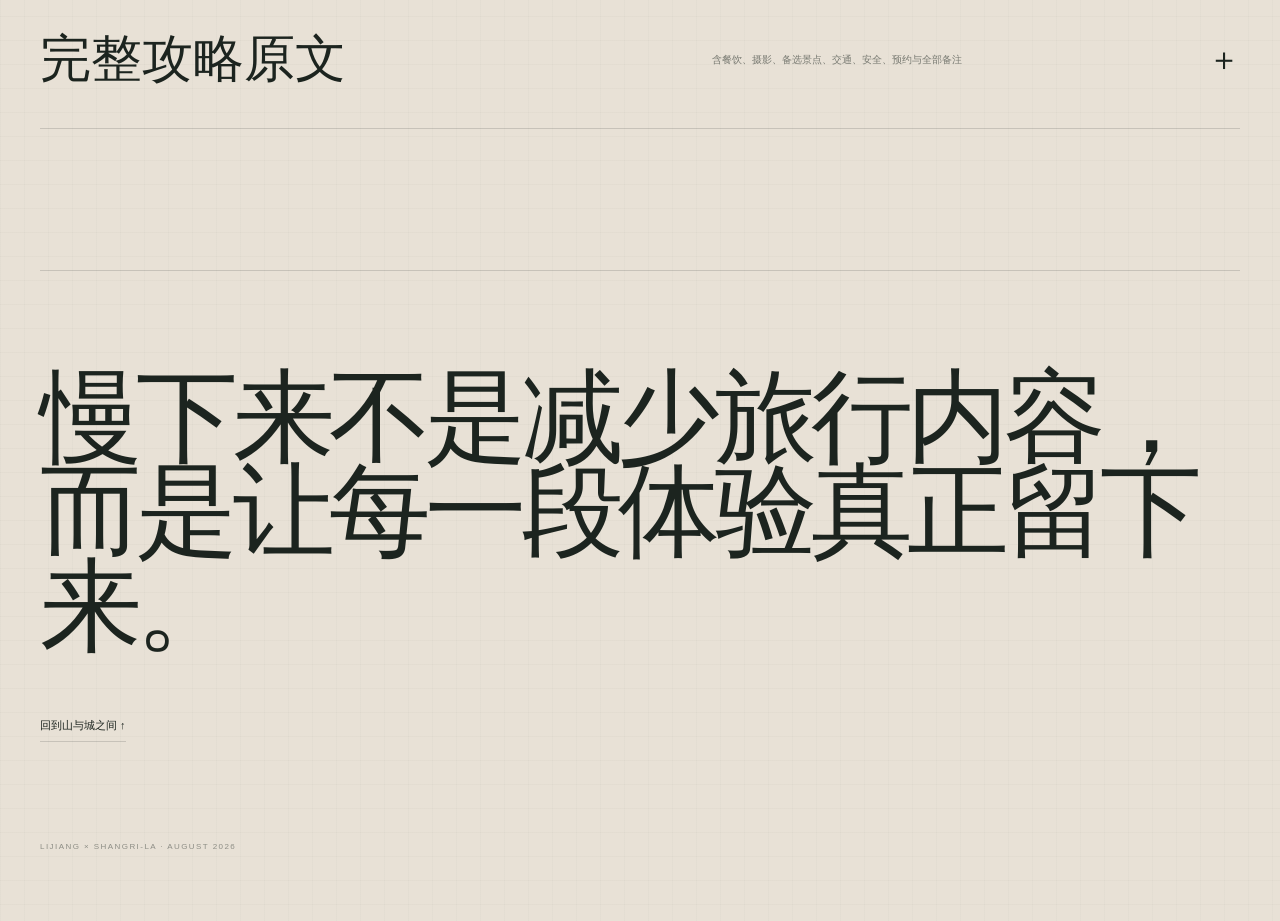
==== commit ba552416: "Complete cinematic photo and booking modules" ====
--- a/cinematic-guide/index.html
+++ b/cinematic-guide/index.html
@@ -10,8 +10,8 @@
     />
     <meta name="theme-color" content="#0b1110" />
     <link rel="icon" href="data:," />
-    <link rel="stylesheet" href="styles.css?v=4" />
-    <script src="script.js?v=4" defer></script>
+    <link rel="stylesheet" href="styles.css?v=5" />
+    <script src="script.js?v=5" defer></script>
   </head>
   <body class="is-loading">
     <main class="site-shell" lang="zh-CN">
@@ -309,10 +309,157 @@
                 </div>
               </section>
 
+              <section class="photo-journal" id="photo" aria-label="三地摄影灵感卡片">
+                <div class="section-heading photo-heading">
+                  <p class="eyebrow">04 / PHOTO NOTES</p>
+                  <div>
+                    <h3>把照片拍成<br />旅行里的停顿。</h3>
+                    <p>点击卡片翻面。先看光线、动作和空间，再决定是否按下快门。</p>
+                  </div>
+                </div>
+                <div class="photo-cards">
+                  <article
+                    class="photo-card"
+                    tabindex="0"
+                    role="button"
+                    aria-pressed="false"
+                    aria-label="翻阅丽江古城摄影提示"
+                  >
+                    <div class="photo-card-inner">
+                      <div class="photo-card-face photo-card-front">
+                        <img src="media/lijiang-hero.webp" alt="" />
+                        <div class="photo-card-wash"></div>
+                        <div class="photo-card-caption">
+                          <span>01 / LIJIANG OLD TOWN</span>
+                          <h4>水巷、院落与雨夜</h4>
+                          <p>点击翻阅拍摄提示 ↗</p>
+                        </div>
+                      </div>
+                      <div class="photo-card-face photo-card-back">
+                        <span>必做 · 生活感优先</span>
+                        <h4>不必总看镜头</h4>
+                        <ul>
+                          <li><b>酒店庭院</b>用门框构图，拍端茶、整理衣服和沿廊慢走。</li>
+                          <li><b>五一街水巷</b>清晨或雨后拍，人物沿水边自然移动。</li>
+                          <li><b>雨中古城</b>低机位拍湿石板反光，注意防滑和设备防水。</li>
+                        </ul>
+                        <small>再次点击返回画面</small>
+                      </div>
+                    </div>
+                  </article>
+                  <article
+                    class="photo-card"
+                    tabindex="0"
+                    role="button"
+                    aria-pressed="false"
+                    aria-label="翻阅白沙古镇摄影提示"
+                  >
+                    <div class="photo-card-inner">
+                      <div class="photo-card-face photo-card-front">
+                        <img src="media/baisha-story.webp" alt="" />
+                        <div class="photo-card-wash"></div>
+                        <div class="photo-card-caption">
+                          <span>02 / BAISHA VILLAGE</span>
+                          <h4>村落先于雪山</h4>
+                          <p>点击翻阅拍摄提示 ↗</p>
+                        </div>
+                      </div>
+                      <div class="photo-card-face photo-card-back">
+                        <span>可选 · 云层也是画面</span>
+                        <h4>用村落建立层次</h4>
+                        <ul>
+                          <li><b>老街支巷</b>选低饱和服装，在石墙、木门之间自然走动。</li>
+                          <li><b>雪山方向</b>保留屋檐和街道前景，不只把远山拉近。</li>
+                          <li><b>阴天白沙</b>利用均匀光拍近景人像、手部与墙面纹理。</li>
+                        </ul>
+                        <small>再次点击返回画面</small>
+                      </div>
+                    </div>
+                  </article>
+                  <article
+                    class="photo-card"
+                    tabindex="0"
+                    role="button"
+                    aria-pressed="false"
+                    aria-label="翻阅独克宗摄影提示"
+                  >
+                    <div class="photo-card-inner">
+                      <div class="photo-card-face photo-card-front">
+                        <img src="media/dukezong-story.webp" alt="" />
+                        <div class="photo-card-wash"></div>
+                        <div class="photo-card-caption">
+                          <span>03 / DUKEZONG</span>
+                          <h4>月光城的行走感</h4>
+                          <p>点击翻阅拍摄提示 ↗</p>
+                        </div>
+                      </div>
+                      <div class="photo-card-face photo-card-back">
+                        <span>雨天替代 · 身体优先</span>
+                        <h4>拍够一组就结束</h4>
+                        <ul>
+                          <li><b>仓房街</b>拍牵手、回望、整理衣领与石路上的并肩行走。</li>
+                          <li><b>月光广场</b>人多时缩小范围，用建筑局部代替长距离换景。</li>
+                          <li><b>雨天檐下</b>藏式窗框和暖色室内也能完成电影感画面。</li>
+                        </ul>
+                        <small>再次点击返回画面</small>
+                      </div>
+                    </div>
+                  </article>
+                </div>
+              </section>
+
+              <section class="booking-board" id="bookings" aria-label="预约与出发前核验看板">
+                <div class="section-heading booking-heading">
+                  <p class="eyebrow">05 / BOOKING BOARD</p>
+                  <div>
+                    <h3>先锁定边界，<br />再把现场留给松弛。</h3>
+                    <p>展开每一行查看核验内容；车次、价格、营业和天气均以临行前官方信息为准。</p>
+                  </div>
+                </div>
+                <div class="booking-list">
+                  <details class="booking-item" open>
+                    <summary><span>01</span><strong>成都 ↔ 丽江动车</strong><small>起售即买／候补</small><em class="tag-must">必做</em><i>＋</i></summary>
+                    <div><b>出发前核验</b><p>日期、车站、时间与乘车人；最终车次只看 12306 支付订单。</p></div>
+                  </details>
+                  <details class="booking-item">
+                    <summary><span>02</span><strong>香格里拉往返动车</strong><small>以 8/9 为默认日</small><em class="tag-book">需预约</em><i>＋</i></summary>
+                    <div><b>出发前核验</b><p>改签规则、返程时间和进站余量；不要拖到前一天才抢票。</p></div>
+                  </details>
+                  <details class="booking-item">
+                    <summary><span>03</span><strong>酒店连续入住</strong><small>出发前 3—7 天</small><em class="tag-must">必做</em><i>＋</i></summary>
+                    <div><b>出发前核验</b><p>两笔订单合并、房间连续、早餐、古城下车点与行李接应。</p></div>
+                  </details>
+                  <details class="booking-item">
+                    <summary><span>04</span><strong>丽江站接驳与行李</strong><small>出发前 1—3 天</small><em class="tag-must">必做</em><i>＋</i></summary>
+                    <div><b>需预约</b><p>确认正规车辆、古城外围下车点、管家接应方式与费用。</p></div>
+                  </details>
+                  <details class="booking-item">
+                    <summary><span>05</span><strong>藏服妆造与跟拍</strong><small>出发前 1—3 天</small><em class="tag-book">需预约</em><i>＋</i></summary>
+                    <div><b>费用透明</b><p>服装、底片、精修、外景费、交付方式与天气改期规则逐项留文字记录。</p></div>
+                  </details>
+                  <details class="booking-item">
+                    <summary><span>06</span><strong>白沙观景位</strong><small>明确想去时再约</small><em class="tag-option">可选</em><i>＋</i></summary>
+                    <div><b>雨天替代</b><p>核对营业、室内座位、最低消费和雨天安排；不为追雪山连续换露台。</p></div>
+                  </details>
+                  <details class="booking-item">
+                    <summary><span>07</span><strong>玉湖村往返车</strong><small>确定去的前一天</small><em class="tag-option">可选</em><i>＋</i></summary>
+                    <div><b>身体优先</b><p>只在天气、体力、路况和正规往返车辆全部可靠时启动半日版本。</p></div>
+                  </details>
+                  <details class="booking-item">
+                    <summary><span>08</span><strong>野生菌餐厅</strong><small>当天确认</small><em class="tag-option">可选</em><i>＋</i></summary>
+                    <div><b>安全优先</b><p>确认卫生、排队与完全煮熟提示；不购买或食用来源不明的野生菌。</p></div>
+                  </details>
+                  <details class="booking-item">
+                    <summary><span>09</span><strong>天气与预警</strong><small>出发前 3 天起每日查看</small><em class="tag-must">必做</em><i>＋</i></summary>
+                    <div><b>身体优先</b><p>核对逐小时降雨、雷暴、道路和地质提示；任何明显不适都先停止活动。</p></div>
+                  </details>
+                </div>
+              </section>
+
               <section class="field-tools" aria-label="预算、行李和现场工具">
                 <div class="tool-panel budget-panel">
                   <div class="tool-heading">
-                    <p class="eyebrow">04 / BUDGET</p>
+                    <p class="eyebrow">06 / BUDGET</p>
                     <h3>双人预算刻度</h3>
                   </div>
                   <div class="budget-bars" id="budgetBars"></div>
@@ -320,7 +467,7 @@
                 </div>
                 <div class="tool-panel checklist-panel" id="checklist">
                   <div class="tool-heading">
-                    <p class="eyebrow">05 / PACKING</p>
+                    <p class="eyebrow">07 / PACKING</p>
                     <h3>出发前清单</h3>
                   </div>
                   <div class="checklist-progress">
--- a/cinematic-guide/styles.css
+++ b/cinematic-guide/styles.css
@@ -750,6 +750,8 @@
 .itinerary,
 .decision-lab,
 .culture-grid,
+.photo-journal,
+.booking-board,
 .field-tools,
 .source-guide,
 .site-footer {
@@ -887,7 +889,9 @@
 
 .itinerary,
 .decision-lab,
-.culture-grid {
+.culture-grid,
+.photo-journal,
+.booking-board {
   padding: clamp(100px, 12vw, 170px) 0;
 }
 
@@ -1279,6 +1283,281 @@
   line-height: 1.8;
 }
 
+.photo-heading > div > p,
+.booking-heading > div > p {
+  max-width: 560px;
+  margin: 28px 0 0;
+  color: rgba(28, 36, 31, 0.62);
+  font-family: "Songti SC", "STSong", serif;
+  font-size: 14px;
+  line-height: 1.9;
+}
+
+.photo-cards {
+  display: grid;
+  grid-template-columns: repeat(3, 1fr);
+  gap: 12px;
+}
+
+.photo-card {
+  position: relative;
+  height: clamp(500px, 46vw, 620px);
+  perspective: 1500px;
+  cursor: pointer;
+}
+
+.photo-card-inner {
+  position: relative;
+  width: 100%;
+  height: 100%;
+  transform-style: preserve-3d;
+  transition: transform 0.95s var(--ease-snap);
+}
+
+.photo-card:hover .photo-card-inner {
+  transform: rotateY(-3deg) translateY(-6px);
+}
+
+.photo-card.is-flipped .photo-card-inner,
+.photo-card.is-flipped:hover .photo-card-inner {
+  transform: rotateY(180deg);
+}
+
+.photo-card-face {
+  position: absolute;
+  inset: 0;
+  overflow: hidden;
+  border: 1px solid var(--paper-line);
+  backface-visibility: hidden;
+  -webkit-backface-visibility: hidden;
+}
+
+.photo-card-front {
+  background: var(--night);
+  color: var(--paper);
+}
+
+.photo-card-front img,
+.photo-card-wash {
+  position: absolute;
+  inset: 0;
+  width: 100%;
+  height: 100%;
+}
+
+.photo-card-front img {
+  object-fit: cover;
+  filter: saturate(0.74) contrast(1.06) brightness(0.78);
+  transition: transform 1.2s var(--ease-snap), filter 0.7s ease;
+}
+
+.photo-card:nth-child(1) img {
+  object-position: 46% center;
+}
+
+.photo-card:nth-child(2) img {
+  object-position: 48% center;
+}
+
+.photo-card:nth-child(3) img {
+  object-position: 63% center;
+}
+
+.photo-card:hover .photo-card-front img {
+  filter: saturate(0.88) contrast(1.04) brightness(0.86);
+  transform: scale(1.035);
+}
+
+.photo-card-wash {
+  background:
+    linear-gradient(180deg, rgba(4, 9, 8, 0.06) 20%, rgba(4, 9, 8, 0.82) 100%),
+    linear-gradient(90deg, rgba(4, 9, 8, 0.32), transparent 60%);
+}
+
+.photo-card-caption {
+  position: absolute;
+  z-index: 2;
+  right: 0;
+  bottom: 0;
+  left: 0;
+  padding: clamp(28px, 3.5vw, 48px);
+}
+
+.photo-card-caption span,
+.photo-card-back > span {
+  color: rgba(232, 225, 214, 0.56);
+  font-size: 8px;
+  font-weight: 700;
+  letter-spacing: 0.19em;
+  text-transform: uppercase;
+}
+
+.photo-card-caption h4,
+.photo-card-back h4 {
+  margin: 15px 0 18px;
+  font-family: "Ogg Medium", "Songti SC", "STSong", serif;
+  font-size: clamp(34px, 3.4vw, 50px);
+  font-weight: 500;
+  letter-spacing: -0.04em;
+  line-height: 1;
+}
+
+.photo-card-caption p {
+  margin: 0;
+  color: rgba(232, 225, 214, 0.6);
+  font-size: 10px;
+  letter-spacing: 0.08em;
+}
+
+.photo-card-back {
+  display: flex;
+  flex-direction: column;
+  padding: clamp(30px, 4vw, 52px);
+  background:
+    radial-gradient(circle at 90% 10%, rgba(210, 173, 111, 0.22), transparent 32%),
+    var(--jade-dark);
+  color: var(--paper);
+  transform: rotateY(180deg);
+}
+
+.photo-card-back ul {
+  display: grid;
+  gap: 18px;
+  margin: auto 0;
+  padding: 0;
+  list-style: none;
+}
+
+.photo-card-back li {
+  padding-top: 17px;
+  border-top: 1px solid rgba(232, 225, 214, 0.18);
+  color: rgba(232, 225, 214, 0.68);
+  font-size: 12px;
+  line-height: 1.75;
+}
+
+.photo-card-back li b {
+  display: block;
+  margin-bottom: 3px;
+  color: var(--paper);
+  font-weight: 500;
+}
+
+.photo-card-back small {
+  color: rgba(232, 225, 214, 0.42);
+  font-size: 9px;
+  letter-spacing: 0.08em;
+}
+
+.booking-board {
+  border-top: 1px solid var(--paper-line);
+}
+
+.booking-list {
+  border-top: 1px solid var(--paper-line);
+}
+
+.booking-item {
+  border-bottom: 1px solid var(--paper-line);
+  transition: background 0.35s ease;
+}
+
+.booking-item[open] {
+  background: rgba(129, 159, 137, 0.08);
+}
+
+.booking-item summary {
+  display: grid;
+  grid-template-columns: 64px minmax(240px, 1fr) minmax(150px, 0.5fr) 108px 32px;
+  gap: clamp(14px, 2.4vw, 36px);
+  min-height: 98px;
+  align-items: center;
+  padding: 22px 16px 22px 0;
+  cursor: pointer;
+  list-style: none;
+}
+
+.booking-item summary::-webkit-details-marker {
+  display: none;
+}
+
+.booking-item summary > span {
+  color: rgba(28, 36, 31, 0.44);
+  font-family: "Ogg Medium", Georgia, serif;
+  font-size: 24px;
+}
+
+.booking-item summary strong {
+  font-family: "Songti SC", "STSong", serif;
+  font-size: clamp(20px, 2vw, 28px);
+  font-weight: 500;
+}
+
+.booking-item summary small {
+  color: rgba(28, 36, 31, 0.54);
+  font-size: 10px;
+  line-height: 1.5;
+}
+
+.booking-item summary em {
+  justify-self: start;
+  padding: 6px 9px;
+  border: 1px solid currentColor;
+  border-radius: 999px;
+  font-size: 8px;
+  font-style: normal;
+  font-weight: 700;
+  letter-spacing: 0.12em;
+}
+
+.booking-item .tag-must {
+  color: #7f3d31;
+}
+
+.booking-item .tag-book {
+  color: #4d6958;
+}
+
+.booking-item .tag-option {
+  color: rgba(28, 36, 31, 0.48);
+}
+
+.booking-item summary i {
+  justify-self: end;
+  font-family: Georgia, serif;
+  font-size: 20px;
+  font-style: normal;
+  font-weight: 400;
+  transition: transform 0.45s var(--ease-snap);
+}
+
+.booking-item[open] summary i {
+  transform: rotate(45deg);
+}
+
+.booking-item > div {
+  display: grid;
+  grid-template-columns: minmax(150px, 0.5fr) 1fr;
+  gap: 24px;
+  margin: 0 48px 0 64px;
+  padding: 0 0 30px;
+}
+
+.booking-item > div b {
+  color: rgba(28, 36, 31, 0.54);
+  font-size: 9px;
+  letter-spacing: 0.16em;
+}
+
+.booking-item > div p {
+  max-width: 720px;
+  margin: 0;
+  color: rgba(28, 36, 31, 0.66);
+  font-family: "Songti SC", "STSong", serif;
+  font-size: 13px;
+  line-height: 1.85;
+}
+
 .field-tools {
   display: grid;
   grid-template-columns: 0.95fr 1.05fr;
@@ -1694,6 +1973,14 @@
   .culture-cards article {
     min-height: 330px;
   }
+
+  .photo-card-back {
+    padding: 30px;
+  }
+
+  .booking-item summary {
+    grid-template-columns: 52px minmax(220px, 1fr) 150px 90px 28px;
+  }
 }
 
 @media (max-width: 700px) {
@@ -1831,6 +2118,8 @@
   .guide-header,
   .itinerary,
   .culture-grid,
+  .photo-journal,
+  .booking-board,
   .source-guide,
   .site-footer {
     width: calc(100% - 36px);
@@ -1952,6 +2241,68 @@
 
   .culture-cards article > span {
     margin-bottom: 56px;
+  }
+
+  .photo-cards {
+    grid-template-columns: 1fr;
+  }
+
+  .photo-card {
+    height: min(132vw, 560px);
+  }
+
+  .photo-card:hover .photo-card-inner {
+    transform: none;
+  }
+
+  .photo-card.is-flipped:hover .photo-card-inner {
+    transform: rotateY(180deg);
+  }
+
+  .photo-card-caption,
+  .photo-card-back {
+    padding: 28px;
+  }
+
+  .photo-card-back li {
+    font-size: 11px;
+  }
+
+  .booking-item summary {
+    grid-template-columns: 38px minmax(0, 1fr) auto 28px;
+    gap: 10px;
+    min-height: 88px;
+    padding-right: 0;
+  }
+
+  .booking-item summary > span {
+    font-size: 20px;
+  }
+
+  .booking-item summary strong {
+    font-size: 19px;
+  }
+
+  .booking-item summary small {
+    grid-column: 2;
+    grid-row: 2;
+  }
+
+  .booking-item summary em {
+    grid-column: 3;
+    grid-row: 1;
+  }
+
+  .booking-item summary i {
+    grid-column: 4;
+    grid-row: 1;
+  }
+
+  .booking-item > div {
+    grid-template-columns: 1fr;
+    gap: 8px;
+    margin: 0 0 0 48px;
+    padding: 0 0 26px;
   }
 
   .tool-panel {
